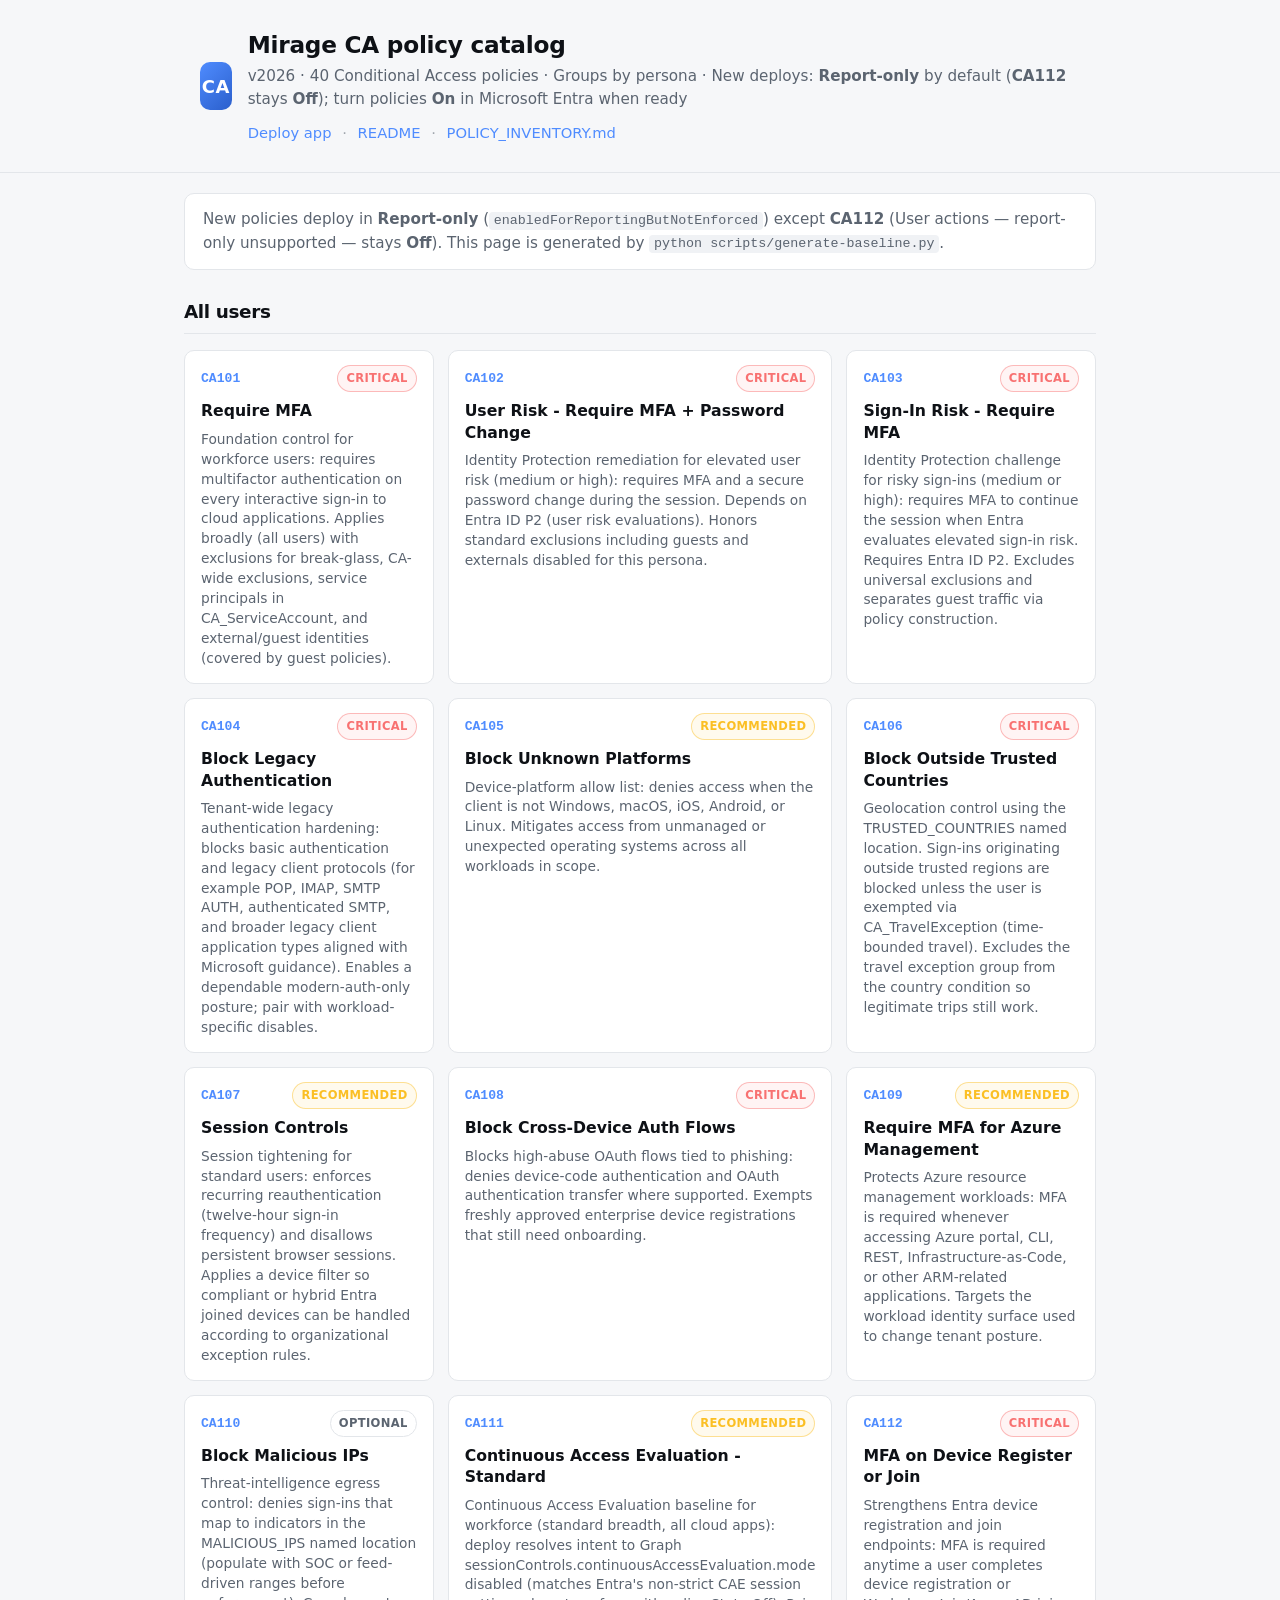
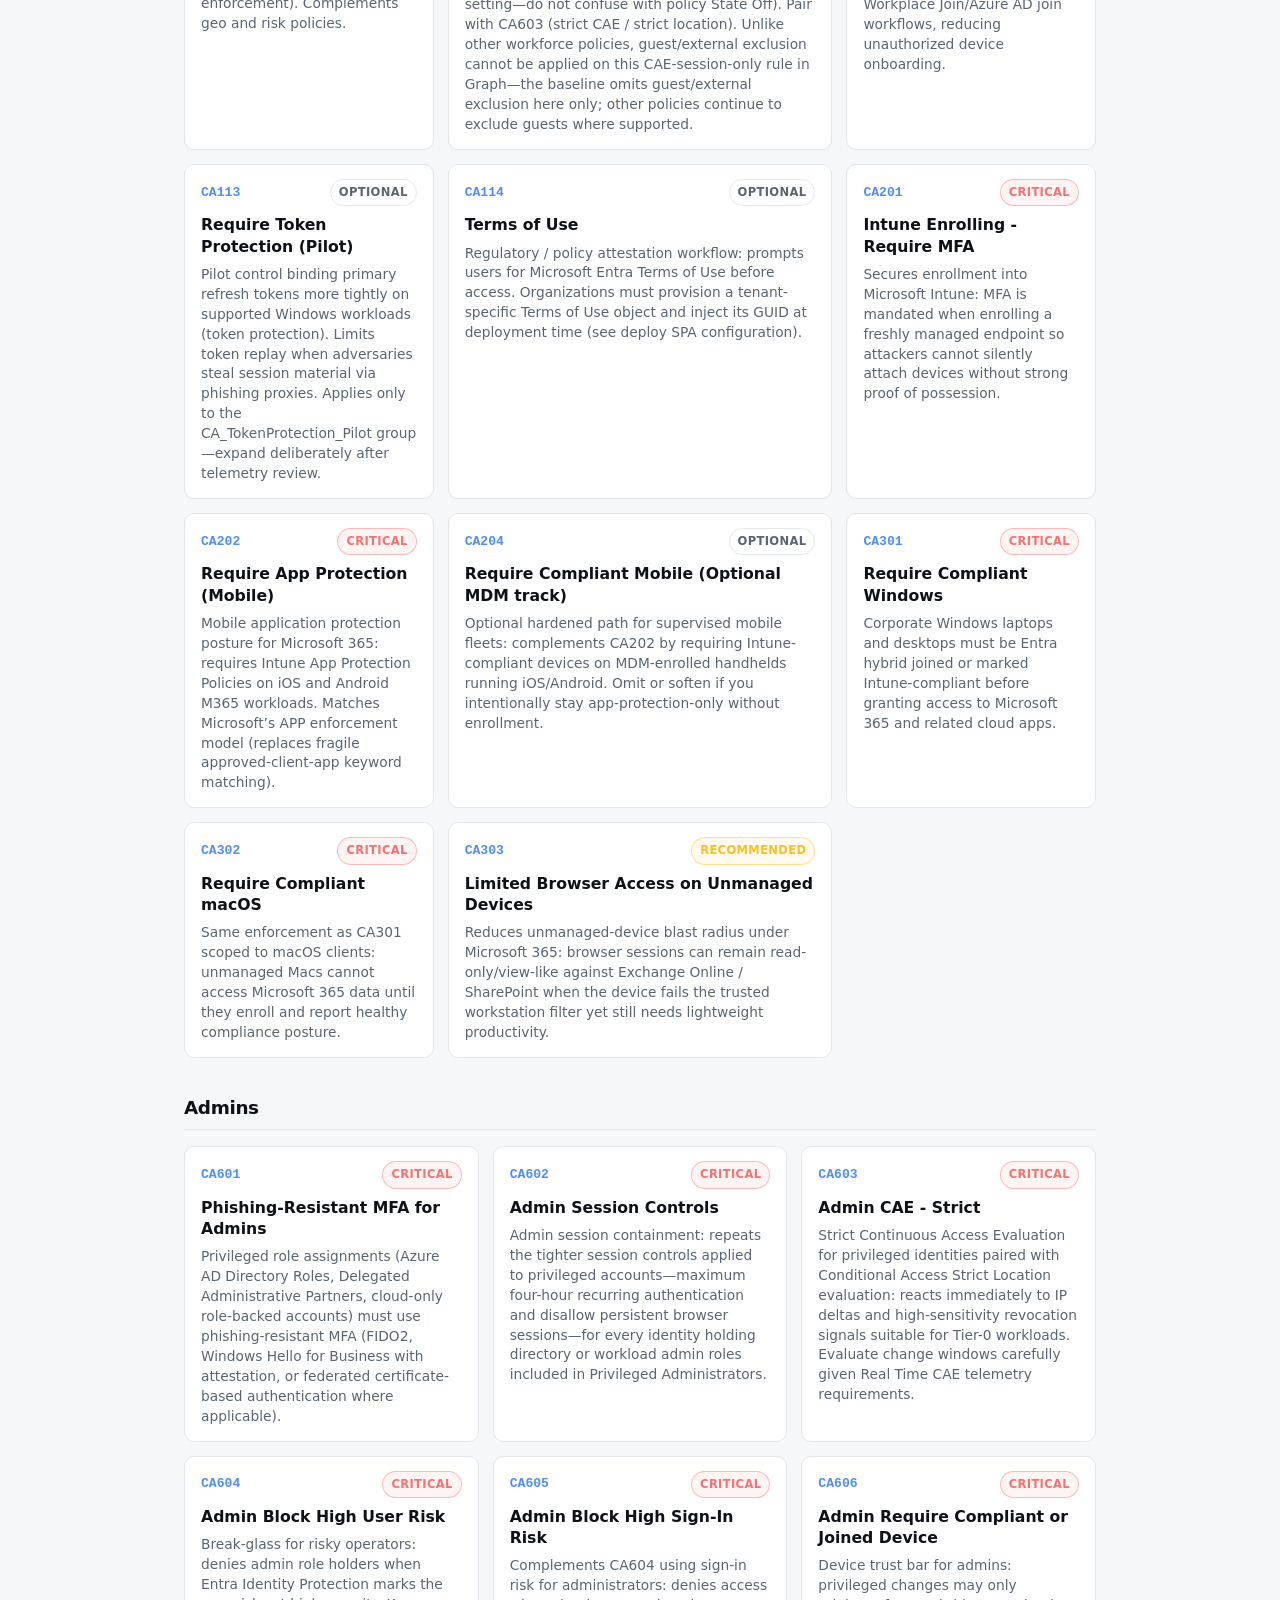
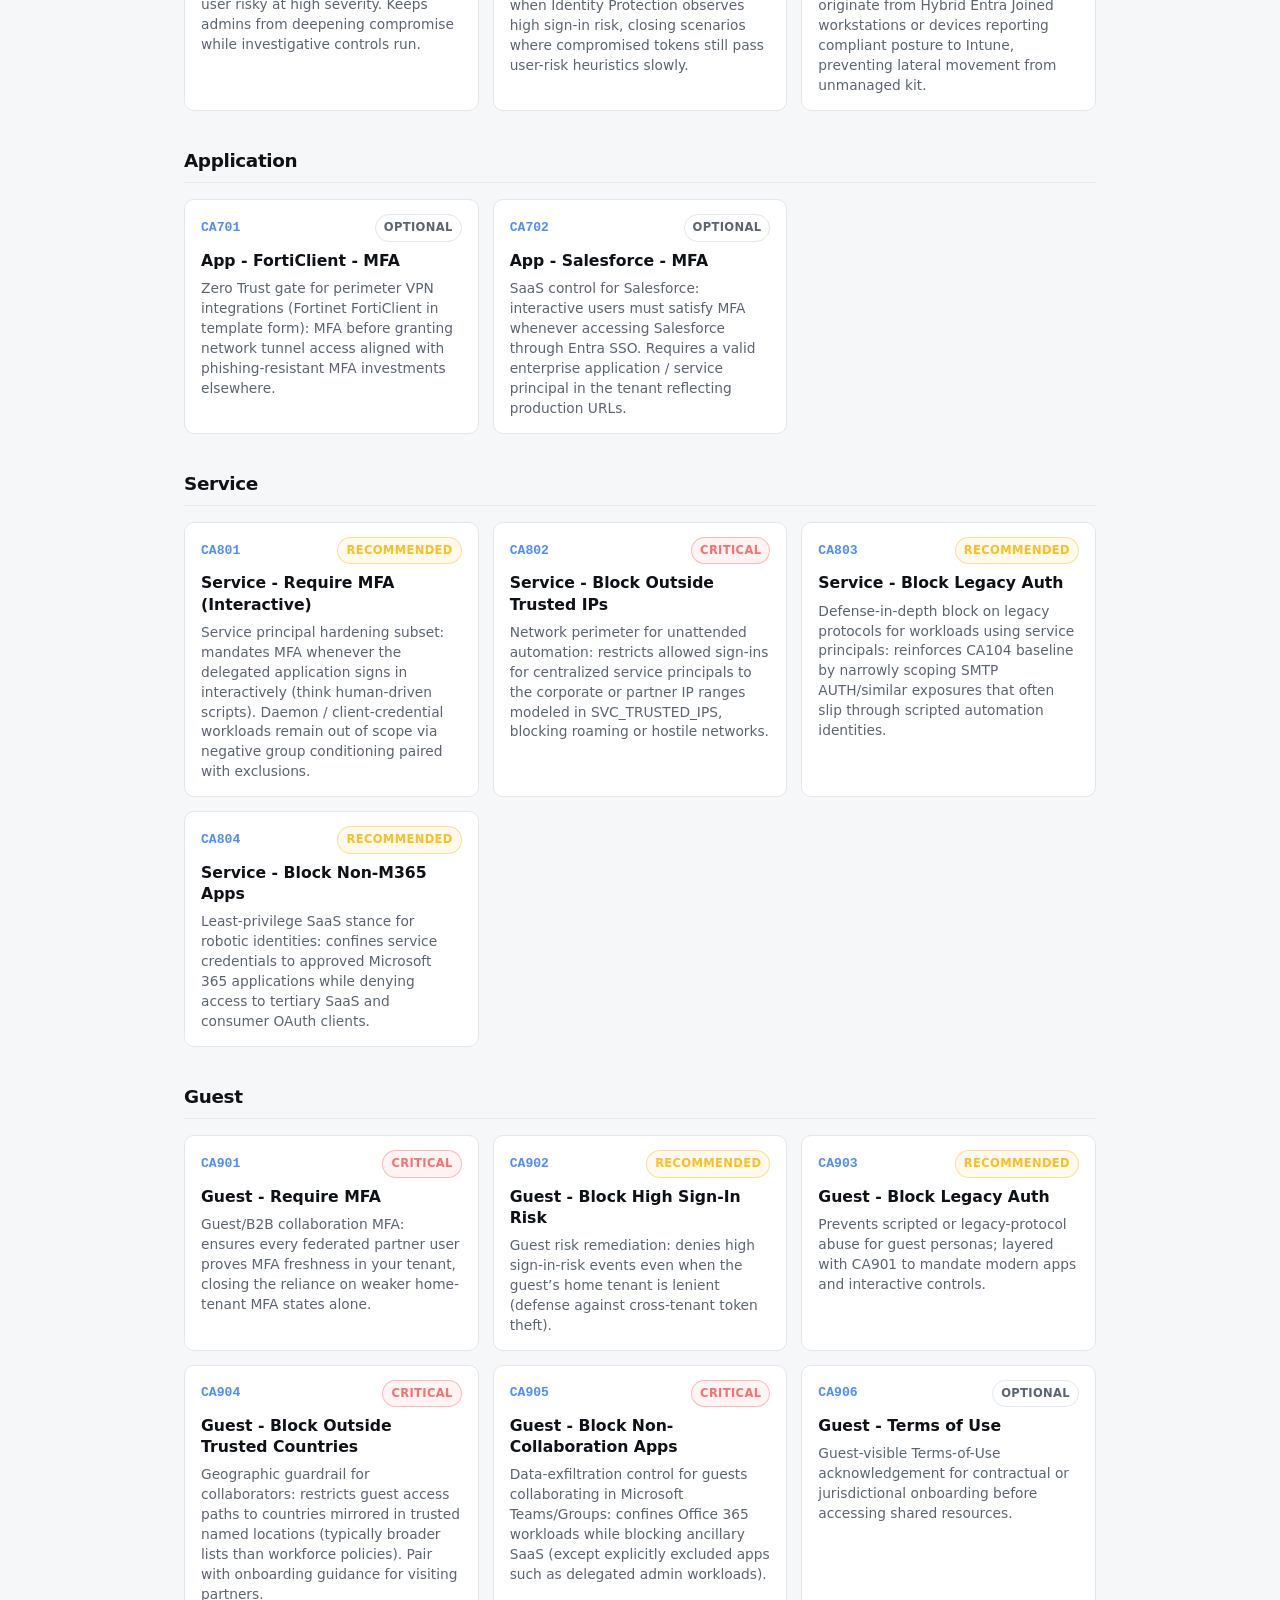
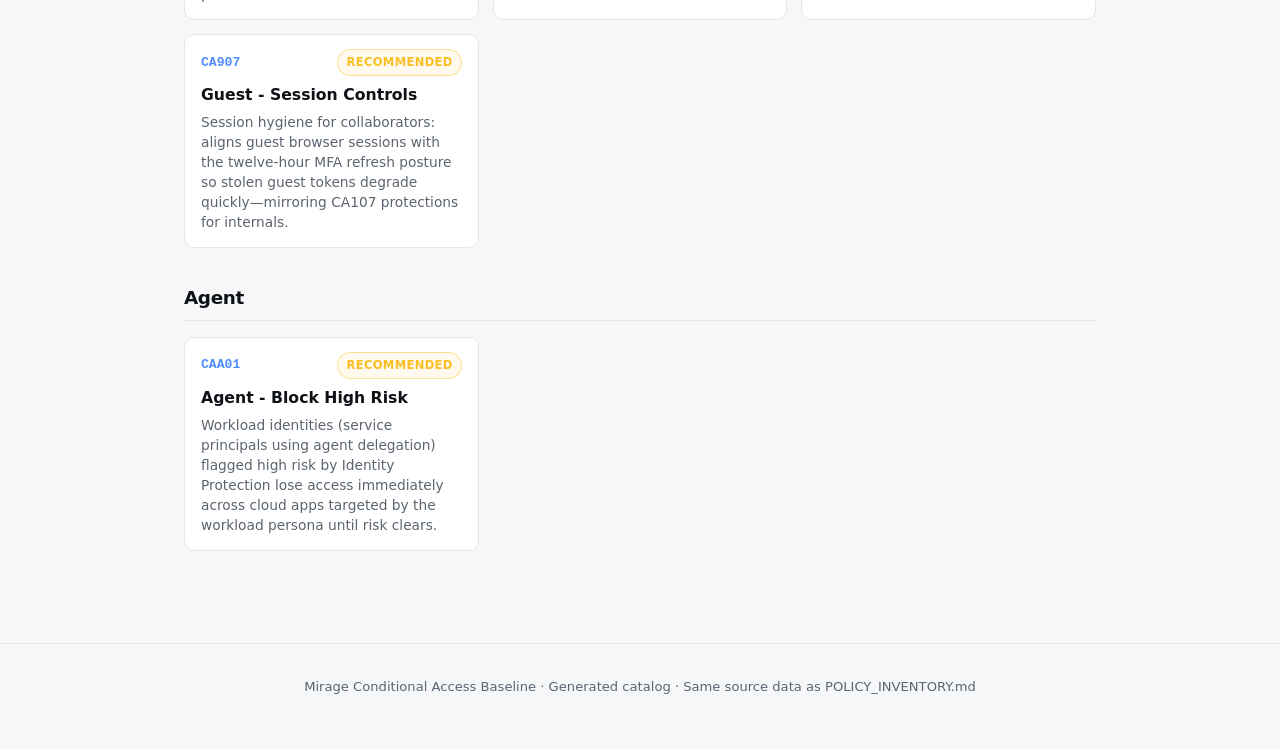
==== docs/inventory.html @ 92439c6c "docs: update README and release notes to reflect new default policy deployment state; remove depreca" ====
<!doctype html>
<html lang="en">
<head>
  <meta charset="utf-8" />
  <meta name="viewport" content="width=device-width, initial-scale=1" />
  <meta name="color-scheme" content="dark light" />
  <meta name="description" content="Mirage CA Baseline v2026 — full Conditional Access policy catalog with personas and criticality." />
  <title>Mirage CA policy catalog</title>
  <link rel="stylesheet" href="style.css" />
  <link rel="stylesheet" href="inventory.css" />
  <link rel="icon" href="data:image/svg+xml;utf8,&lt;svg xmlns='http://www.w3.org/2000/svg' viewBox='0 0 16 16'&gt;&lt;text y='14' font-size='14'&gt;CA&lt;/text&gt;&lt;/svg&gt;" />
</head>
<body>
  <a class="skip-link" href="#main-content">Skip to main content</a>
  <header class="masthead masthead--catalog">
    <div class="brand">
      <span class="logo" aria-hidden="true">CA</span>
      <div>
        <h1>Mirage CA policy catalog</h1>
        <p class="subtitle">v2026 · 40 Conditional Access policies · Groups by persona · New deploys: <strong>Report-only</strong> by default (<strong>CA112</strong> stays <strong>Off</strong>); turn policies <strong>On</strong> in Microsoft Entra when ready</p>
        <p class="catalog-nav">
          <a href="index.html">Deploy app</a>
          <span aria-hidden="true">·</span>
          <a href="https://github.com/Teuftis/ConditionalAccessBaseline-Hardened#policy-catalog">README</a>
          <span aria-hidden="true">·</span>
          <a href="https://github.com/Teuftis/ConditionalAccessBaseline-Hardened/blob/main/POLICY_INVENTORY.md">POLICY_INVENTORY.md</a>
        </p>
      </div>
    </div>
  </header>
  <main id="main-content" class="catalog-main">
    <p class="catalog-lede">New policies deploy in <strong>Report-only</strong> (<code>enabledForReportingButNotEnforced</code>) except <strong>CA112</strong> (User actions — report-only unsupported — stays <strong>Off</strong>).  This page is generated by <code>python scripts/generate-baseline.py</code>.</p>
    <section class="persona-block"><h2 class="persona-heading">All users</h2><div class="policy-grid">
<article class="policy-card" id="CA101">
  <div class="policy-card__head">
    <span class="policy-id">CA101</span>
    <span class="pill pill--critical">Critical</span>
  </div>
  <h3 class="policy-title">Require MFA</h3>
  <p class="policy-desc">Foundation control for workforce users: requires multifactor authentication on every interactive sign-in to cloud applications. Applies broadly (all users) with exclusions for break-glass, CA-wide exclusions, service principals in CA_ServiceAccount, and external/guest identities (covered by guest policies).</p>
</article>
<article class="policy-card" id="CA102">
  <div class="policy-card__head">
    <span class="policy-id">CA102</span>
    <span class="pill pill--critical">Critical</span>
  </div>
  <h3 class="policy-title">User Risk - Require MFA + Password Change</h3>
  <p class="policy-desc">Identity Protection remediation for elevated user risk (medium or high): requires MFA and a secure password change during the session. Depends on Entra ID P2 (user risk evaluations). Honors standard exclusions including guests and externals disabled for this persona.</p>
</article>
<article class="policy-card" id="CA103">
  <div class="policy-card__head">
    <span class="policy-id">CA103</span>
    <span class="pill pill--critical">Critical</span>
  </div>
  <h3 class="policy-title">Sign-In Risk - Require MFA</h3>
  <p class="policy-desc">Identity Protection challenge for risky sign-ins (medium or high): requires MFA to continue the session when Entra evaluates elevated sign-in risk. Requires Entra ID P2. Excludes universal exclusions and separates guest traffic via policy construction.</p>
</article>
<article class="policy-card" id="CA104">
  <div class="policy-card__head">
    <span class="policy-id">CA104</span>
    <span class="pill pill--critical">Critical</span>
  </div>
  <h3 class="policy-title">Block Legacy Authentication</h3>
  <p class="policy-desc">Tenant-wide legacy authentication hardening: blocks basic authentication and legacy client protocols (for example POP, IMAP, SMTP AUTH, authenticated SMTP, and broader legacy client application types aligned with Microsoft guidance). Enables a dependable modern-auth-only posture; pair with workload-specific disables.</p>
</article>
<article class="policy-card" id="CA105">
  <div class="policy-card__head">
    <span class="policy-id">CA105</span>
    <span class="pill pill--recommended">Recommended</span>
  </div>
  <h3 class="policy-title">Block Unknown Platforms</h3>
  <p class="policy-desc">Device-platform allow list: denies access when the client is not Windows, macOS, iOS, Android, or Linux. Mitigates access from unmanaged or unexpected operating systems across all workloads in scope.</p>
</article>
<article class="policy-card" id="CA106">
  <div class="policy-card__head">
    <span class="policy-id">CA106</span>
    <span class="pill pill--critical">Critical</span>
  </div>
  <h3 class="policy-title">Block Outside Trusted Countries</h3>
  <p class="policy-desc">Geolocation control using the TRUSTED_COUNTRIES named location. Sign-ins originating outside trusted regions are blocked unless the user is exempted via CA_TravelException (time-bounded travel). Excludes the travel exception group from the country condition so legitimate trips still work.</p>
</article>
<article class="policy-card" id="CA107">
  <div class="policy-card__head">
    <span class="policy-id">CA107</span>
    <span class="pill pill--recommended">Recommended</span>
  </div>
  <h3 class="policy-title">Session Controls</h3>
  <p class="policy-desc">Session tightening for standard users: enforces recurring reauthentication (twelve-hour sign-in frequency) and disallows persistent browser sessions. Applies a device filter so compliant or hybrid Entra joined devices can be handled according to organizational exception rules.</p>
</article>
<article class="policy-card" id="CA108">
  <div class="policy-card__head">
    <span class="policy-id">CA108</span>
    <span class="pill pill--critical">Critical</span>
  </div>
  <h3 class="policy-title">Block Cross-Device Auth Flows</h3>
  <p class="policy-desc">Blocks high-abuse OAuth flows tied to phishing: denies device-code authentication and OAuth authentication transfer where supported. Exempts freshly approved enterprise device registrations that still need onboarding.</p>
</article>
<article class="policy-card" id="CA109">
  <div class="policy-card__head">
    <span class="policy-id">CA109</span>
    <span class="pill pill--recommended">Recommended</span>
  </div>
  <h3 class="policy-title">Require MFA for Azure Management</h3>
  <p class="policy-desc">Protects Azure resource management workloads: MFA is required whenever accessing Azure portal, CLI, REST, Infrastructure-as-Code, or other ARM-related applications. Targets the workload identity surface used to change tenant posture.</p>
</article>
<article class="policy-card" id="CA110">
  <div class="policy-card__head">
    <span class="policy-id">CA110</span>
    <span class="pill pill--optional">Optional</span>
  </div>
  <h3 class="policy-title">Block Malicious IPs</h3>
  <p class="policy-desc">Threat-intelligence egress control: denies sign-ins that map to indicators in the MALICIOUS_IPS named location (populate with SOC or feed-driven ranges before enforcement). Complements geo and risk policies.</p>
</article>
<article class="policy-card" id="CA111">
  <div class="policy-card__head">
    <span class="policy-id">CA111</span>
    <span class="pill pill--recommended">Recommended</span>
  </div>
  <h3 class="policy-title">Continuous Access Evaluation - Standard</h3>
  <p class="policy-desc">Continuous Access Evaluation baseline for workforce (standard breadth, all cloud apps): deploy resolves intent to Graph sessionControls.continuousAccessEvaluation.mode disabled (matches Entra&#x27;s non-strict CAE session setting—do not confuse with policy State Off). Pair with CA603 (strict CAE / strict location). Unlike other workforce policies, guest/external exclusion cannot be applied on this CAE-session-only rule in Graph—the baseline omits guest/external exclusion here only; other policies continue to exclude guests where supported.</p>
</article>
<article class="policy-card" id="CA112">
  <div class="policy-card__head">
    <span class="policy-id">CA112</span>
    <span class="pill pill--critical">Critical</span>
  </div>
  <h3 class="policy-title">MFA on Device Register or Join</h3>
  <p class="policy-desc">Strengthens Entra device registration and join endpoints: MFA is required anytime a user completes device registration or Workplace Join/Azure AD join workflows, reducing unauthorized device onboarding.</p>
</article>
<article class="policy-card" id="CA113">
  <div class="policy-card__head">
    <span class="policy-id">CA113</span>
    <span class="pill pill--optional">Optional</span>
  </div>
  <h3 class="policy-title">Require Token Protection (Pilot)</h3>
  <p class="policy-desc">Pilot control binding primary refresh tokens more tightly on supported Windows workloads (token protection). Limits token replay when adversaries steal session material via phishing proxies. Applies only to the CA_TokenProtection_Pilot group—expand deliberately after telemetry review.</p>
</article>
<article class="policy-card" id="CA114">
  <div class="policy-card__head">
    <span class="policy-id">CA114</span>
    <span class="pill pill--optional">Optional</span>
  </div>
  <h3 class="policy-title">Terms of Use</h3>
  <p class="policy-desc">Regulatory / policy attestation workflow: prompts users for Microsoft Entra Terms of Use before access. Organizations must provision a tenant-specific Terms of Use object and inject its GUID at deployment time (see deploy SPA configuration).</p>
</article>
<article class="policy-card" id="CA201">
  <div class="policy-card__head">
    <span class="policy-id">CA201</span>
    <span class="pill pill--critical">Critical</span>
  </div>
  <h3 class="policy-title">Intune Enrolling - Require MFA</h3>
  <p class="policy-desc">Secures enrollment into Microsoft Intune: MFA is mandated when enrolling a freshly managed endpoint so attackers cannot silently attach devices without strong proof of possession.</p>
</article>
<article class="policy-card" id="CA202">
  <div class="policy-card__head">
    <span class="policy-id">CA202</span>
    <span class="pill pill--critical">Critical</span>
  </div>
  <h3 class="policy-title">Require App Protection (Mobile)</h3>
  <p class="policy-desc">Mobile application protection posture for Microsoft 365: requires Intune App Protection Policies on iOS and Android M365 workloads. Matches Microsoft’s APP enforcement model (replaces fragile approved-client-app keyword matching).</p>
</article>
<article class="policy-card" id="CA204">
  <div class="policy-card__head">
    <span class="policy-id">CA204</span>
    <span class="pill pill--optional">Optional</span>
  </div>
  <h3 class="policy-title">Require Compliant Mobile (Optional MDM track)</h3>
  <p class="policy-desc">Optional hardened path for supervised mobile fleets: complements CA202 by requiring Intune-compliant devices on MDM-enrolled handhelds running iOS/Android. Omit or soften if you intentionally stay app-protection-only without enrollment.</p>
</article>
<article class="policy-card" id="CA301">
  <div class="policy-card__head">
    <span class="policy-id">CA301</span>
    <span class="pill pill--critical">Critical</span>
  </div>
  <h3 class="policy-title">Require Compliant Windows</h3>
  <p class="policy-desc">Corporate Windows laptops and desktops must be Entra hybrid joined or marked Intune-compliant before granting access to Microsoft 365 and related cloud apps.</p>
</article>
<article class="policy-card" id="CA302">
  <div class="policy-card__head">
    <span class="policy-id">CA302</span>
    <span class="pill pill--critical">Critical</span>
  </div>
  <h3 class="policy-title">Require Compliant macOS</h3>
  <p class="policy-desc">Same enforcement as CA301 scoped to macOS clients: unmanaged Macs cannot access Microsoft 365 data until they enroll and report healthy compliance posture.</p>
</article>
<article class="policy-card" id="CA303">
  <div class="policy-card__head">
    <span class="policy-id">CA303</span>
    <span class="pill pill--recommended">Recommended</span>
  </div>
  <h3 class="policy-title">Limited Browser Access on Unmanaged Devices</h3>
  <p class="policy-desc">Reduces unmanaged-device blast radius under Microsoft 365: browser sessions can remain read-only/view-like against Exchange Online / SharePoint when the device fails the trusted workstation filter yet still needs lightweight productivity.</p>
</article>
</div></section>
<section class="persona-block"><h2 class="persona-heading">Admins</h2><div class="policy-grid">
<article class="policy-card" id="CA601">
  <div class="policy-card__head">
    <span class="policy-id">CA601</span>
    <span class="pill pill--critical">Critical</span>
  </div>
  <h3 class="policy-title">Phishing-Resistant MFA for Admins</h3>
  <p class="policy-desc">Privileged role assignments (Azure AD Directory Roles, Delegated Administrative Partners, cloud-only role-backed accounts) must use phishing-resistant MFA (FIDO2, Windows Hello for Business with attestation, or federated certificate-based authentication where applicable).</p>
</article>
<article class="policy-card" id="CA602">
  <div class="policy-card__head">
    <span class="policy-id">CA602</span>
    <span class="pill pill--critical">Critical</span>
  </div>
  <h3 class="policy-title">Admin Session Controls</h3>
  <p class="policy-desc">Admin session containment: repeats the tighter session controls applied to privileged accounts—maximum four-hour recurring authentication and disallow persistent browser sessions—for every identity holding directory or workload admin roles included in Privileged Administrators.</p>
</article>
<article class="policy-card" id="CA603">
  <div class="policy-card__head">
    <span class="policy-id">CA603</span>
    <span class="pill pill--critical">Critical</span>
  </div>
  <h3 class="policy-title">Admin CAE - Strict</h3>
  <p class="policy-desc">Strict Continuous Access Evaluation for privileged identities paired with Conditional Access Strict Location evaluation: reacts immediately to IP deltas and high-sensitivity revocation signals suitable for Tier-0 workloads. Evaluate change windows carefully given Real Time CAE telemetry requirements.</p>
</article>
<article class="policy-card" id="CA604">
  <div class="policy-card__head">
    <span class="policy-id">CA604</span>
    <span class="pill pill--critical">Critical</span>
  </div>
  <h3 class="policy-title">Admin Block High User Risk</h3>
  <p class="policy-desc">Break-glass for risky operators: denies admin role holders when Entra Identity Protection marks the user risky at high severity. Keeps admins from deepening compromise while investigative controls run.</p>
</article>
<article class="policy-card" id="CA605">
  <div class="policy-card__head">
    <span class="policy-id">CA605</span>
    <span class="pill pill--critical">Critical</span>
  </div>
  <h3 class="policy-title">Admin Block High Sign-In Risk</h3>
  <p class="policy-desc">Complements CA604 using sign-in risk for administrators: denies access when Identity Protection observes high sign-in risk, closing scenarios where compromised tokens still pass user-risk heuristics slowly.</p>
</article>
<article class="policy-card" id="CA606">
  <div class="policy-card__head">
    <span class="policy-id">CA606</span>
    <span class="pill pill--critical">Critical</span>
  </div>
  <h3 class="policy-title">Admin Require Compliant or Joined Device</h3>
  <p class="policy-desc">Device trust bar for admins: privileged changes may only originate from Hybrid Entra Joined workstations or devices reporting compliant posture to Intune, preventing lateral movement from unmanaged kit.</p>
</article>
</div></section>
<section class="persona-block"><h2 class="persona-heading">Application</h2><div class="policy-grid">
<article class="policy-card" id="CA701">
  <div class="policy-card__head">
    <span class="policy-id">CA701</span>
    <span class="pill pill--optional">Optional</span>
  </div>
  <h3 class="policy-title">App - FortiClient - MFA</h3>
  <p class="policy-desc">Zero Trust gate for perimeter VPN integrations (Fortinet FortiClient in template form): MFA before granting network tunnel access aligned with phishing-resistant MFA investments elsewhere.</p>
</article>
<article class="policy-card" id="CA702">
  <div class="policy-card__head">
    <span class="policy-id">CA702</span>
    <span class="pill pill--optional">Optional</span>
  </div>
  <h3 class="policy-title">App - Salesforce - MFA</h3>
  <p class="policy-desc">SaaS control for Salesforce: interactive users must satisfy MFA whenever accessing Salesforce through Entra  SSO. Requires a valid enterprise application / service principal in the tenant reflecting production URLs.</p>
</article>
</div></section>
<section class="persona-block"><h2 class="persona-heading">Service</h2><div class="policy-grid">
<article class="policy-card" id="CA801">
  <div class="policy-card__head">
    <span class="policy-id">CA801</span>
    <span class="pill pill--recommended">Recommended</span>
  </div>
  <h3 class="policy-title">Service - Require MFA (Interactive)</h3>
  <p class="policy-desc">Service principal hardening subset: mandates MFA whenever the delegated application signs in interactively (think human-driven scripts). Daemon / client-credential workloads remain out of scope via negative group conditioning paired with exclusions.</p>
</article>
<article class="policy-card" id="CA802">
  <div class="policy-card__head">
    <span class="policy-id">CA802</span>
    <span class="pill pill--critical">Critical</span>
  </div>
  <h3 class="policy-title">Service - Block Outside Trusted IPs</h3>
  <p class="policy-desc">Network perimeter for unattended automation: restricts allowed sign-ins for centralized service principals to the corporate or partner IP ranges modeled in SVC_TRUSTED_IPS, blocking roaming or hostile networks.</p>
</article>
<article class="policy-card" id="CA803">
  <div class="policy-card__head">
    <span class="policy-id">CA803</span>
    <span class="pill pill--recommended">Recommended</span>
  </div>
  <h3 class="policy-title">Service - Block Legacy Auth</h3>
  <p class="policy-desc">Defense-in-depth block on legacy protocols for workloads using service principals: reinforces CA104 baseline by narrowly scoping SMTP AUTH/similar exposures that often slip through scripted automation identities.</p>
</article>
<article class="policy-card" id="CA804">
  <div class="policy-card__head">
    <span class="policy-id">CA804</span>
    <span class="pill pill--recommended">Recommended</span>
  </div>
  <h3 class="policy-title">Service - Block Non-M365 Apps</h3>
  <p class="policy-desc">Least-privilege SaaS stance for robotic identities: confines service credentials to approved Microsoft 365 applications while denying access to tertiary SaaS and consumer OAuth clients.</p>
</article>
</div></section>
<section class="persona-block"><h2 class="persona-heading">Guest</h2><div class="policy-grid">
<article class="policy-card" id="CA901">
  <div class="policy-card__head">
    <span class="policy-id">CA901</span>
    <span class="pill pill--critical">Critical</span>
  </div>
  <h3 class="policy-title">Guest - Require MFA</h3>
  <p class="policy-desc">Guest/B2B collaboration MFA: ensures every federated partner user proves MFA freshness in your tenant, closing the reliance on weaker home-tenant MFA states alone.</p>
</article>
<article class="policy-card" id="CA902">
  <div class="policy-card__head">
    <span class="policy-id">CA902</span>
    <span class="pill pill--recommended">Recommended</span>
  </div>
  <h3 class="policy-title">Guest - Block High Sign-In Risk</h3>
  <p class="policy-desc">Guest risk remediation: denies high sign-in-risk events even when the guest’s home tenant is lenient (defense against cross-tenant token theft).</p>
</article>
<article class="policy-card" id="CA903">
  <div class="policy-card__head">
    <span class="policy-id">CA903</span>
    <span class="pill pill--recommended">Recommended</span>
  </div>
  <h3 class="policy-title">Guest - Block Legacy Auth</h3>
  <p class="policy-desc">Prevents scripted or legacy-protocol abuse for guest personas; layered with CA901 to mandate modern apps and interactive controls.</p>
</article>
<article class="policy-card" id="CA904">
  <div class="policy-card__head">
    <span class="policy-id">CA904</span>
    <span class="pill pill--critical">Critical</span>
  </div>
  <h3 class="policy-title">Guest - Block Outside Trusted Countries</h3>
  <p class="policy-desc">Geographic guardrail for collaborators: restricts guest access paths to countries mirrored in trusted named locations (typically broader lists than workforce policies). Pair with onboarding guidance for visiting partners.</p>
</article>
<article class="policy-card" id="CA905">
  <div class="policy-card__head">
    <span class="policy-id">CA905</span>
    <span class="pill pill--critical">Critical</span>
  </div>
  <h3 class="policy-title">Guest - Block Non-Collaboration Apps</h3>
  <p class="policy-desc">Data-exfiltration control for guests collaborating in Microsoft Teams/Groups: confines Office 365 workloads while blocking ancillary SaaS (except explicitly excluded apps such as delegated admin workloads).</p>
</article>
<article class="policy-card" id="CA906">
  <div class="policy-card__head">
    <span class="policy-id">CA906</span>
    <span class="pill pill--optional">Optional</span>
  </div>
  <h3 class="policy-title">Guest - Terms of Use</h3>
  <p class="policy-desc">Guest-visible Terms-of-Use acknowledgement for contractual or jurisdictional onboarding before accessing shared resources.</p>
</article>
<article class="policy-card" id="CA907">
  <div class="policy-card__head">
    <span class="policy-id">CA907</span>
    <span class="pill pill--recommended">Recommended</span>
  </div>
  <h3 class="policy-title">Guest - Session Controls</h3>
  <p class="policy-desc">Session hygiene for collaborators: aligns guest browser sessions with the twelve-hour MFA refresh posture so stolen guest tokens degrade quickly—mirroring CA107 protections for internals.</p>
</article>
</div></section>
<section class="persona-block"><h2 class="persona-heading">Agent</h2><div class="policy-grid">
<article class="policy-card" id="CAA01">
  <div class="policy-card__head">
    <span class="policy-id">CAA01</span>
    <span class="pill pill--recommended">Recommended</span>
  </div>
  <h3 class="policy-title">Agent - Block High Risk</h3>
  <p class="policy-desc">Workload identities (service principals using agent delegation) flagged high risk by Identity Protection lose access immediately across cloud apps targeted by the workload persona until risk clears.</p>
</article>
</div></section>
  </main>
  <footer class="catalog-footer">
    <p>Mirage Conditional Access Baseline · Generated catalog · Same source data as POLICY_INVENTORY.md</p>
  </footer>
</body>
</html>
---- docs/style.css ----
:root {
  color-scheme: dark light;
  --bg: #0b0d10;
  --panel: #14181d;
  --panel-border: #232a32;
  --text: #e7ecf1;
  --muted: #97a2ad;
  --accent: #4f8cff;
  --accent-hover: #6ea2ff;
  --ok: #4ade80;
  --warn: #fbbf24;
  --error: #f87171;
  --code-bg: #0f141a;
  --radius: 10px;
  --font: ui-sans-serif, system-ui, -apple-system, "Segoe UI", Roboto, sans-serif;
  --mono: ui-monospace, SFMono-Regular, Menlo, Consolas, monospace;
}

@media (prefers-color-scheme: light) {
  :root {
    --bg: #f6f7f9;
    --panel: #ffffff;
    --panel-border: #e3e6ea;
    --text: #0e1116;
    --muted: #5b6470;
    --code-bg: #f0f2f5;
  }
}

* { box-sizing: border-box; }

html, body {
  margin: 0;
  padding: 0;
  background: var(--bg);
  color: var(--text);
  font-family: var(--font);
  line-height: 1.5;
}

a { color: var(--accent); text-decoration: none; }
a:hover { color: var(--accent-hover); text-decoration: underline; }

.skip-link {
  position: absolute;
  left: -9999px;
  z-index: 100;
  padding: 12px 16px;
  background: var(--panel);
  border: 1px solid var(--accent);
  border-radius: var(--radius);
  color: var(--text);
  font-weight: 600;
  font-size: 0.95rem;
}

.skip-link:focus,
.skip-link:focus-visible {
  left: 16px;
  top: 16px;
  outline: none;
}

a:focus-visible,
button:focus-visible,
input:focus-visible {
  outline: 2px solid var(--accent);
  outline-offset: 2px;
}

button:focus:not(:focus-visible) {
  outline: none;
}

code {
  font-family: var(--mono);
  font-size: 0.92em;
  background: var(--code-bg);
  padding: 0.1em 0.35em;
  border-radius: 4px;
}

main {
  max-width: 880px;
  margin: 0 auto;
  padding: 0 24px 64px;
}

main > section.panel {
  margin-bottom: 28px;
}

main > section.panel[id^="step-"],
main > section.panel#policy-catalog {
  scroll-margin-top: 72px;
}

.policy-table-wrap {
  margin-top: 12px;
  border: 1px solid var(--panel-border);
  border-radius: 8px;
  overflow-x: auto;
  -webkit-overflow-scrolling: touch;
}

.policy-table {
  width: 100%;
  border-collapse: collapse;
  font-size: 0.92rem;
}

.policy-table thead th {
  text-align: left;
  background: var(--code-bg);
  color: var(--muted);
  font-weight: 600;
  font-size: 0.78rem;
  letter-spacing: 0.04em;
  text-transform: uppercase;
  padding: 8px 12px;
  border-bottom: 1px solid var(--panel-border);
  position: sticky;
  top: 0;
}

.policy-table tbody th,
.policy-table tbody td {
  padding: 7px 12px;
  border-bottom: 1px solid var(--panel-border);
  vertical-align: top;
  text-align: left;
}

.policy-table tbody tr:last-child th,
.policy-table tbody tr:last-child td {
  border-bottom: none;
}

.policy-table tbody tr:nth-child(odd) {
  background: rgba(127, 127, 127, 0.04);
}

.policy-table tbody th {
  font-weight: 600;
  font-family: var(--mono);
  font-size: 0.85rem;
  white-space: nowrap;
}

.policy-pill {
  display: inline-block;
  padding: 1px 8px;
  border-radius: 999px;
  font-size: 0.78rem;
  font-weight: 600;
  border: 1px solid var(--panel-border);
  color: var(--muted);
  white-space: nowrap;
}

.policy-pill--critical {
  border-color: rgba(248, 113, 113, 0.5);
  color: var(--error);
  background: rgba(248, 113, 113, 0.08);
}

.policy-pill--recommended {
  border-color: rgba(79, 140, 255, 0.5);
  color: var(--accent);
  background: rgba(79, 140, 255, 0.08);
}

.policy-pill--optional {
  border-color: rgba(151, 162, 173, 0.5);
  color: var(--muted);
  background: rgba(151, 162, 173, 0.08);
}

.step-rail {
  display: flex;
  gap: 6px;
  margin: 0 0 22px;
  padding: 6px;
  background: var(--panel);
  border: 1px solid var(--panel-border);
  border-radius: var(--radius);
  overflow-x: auto;
  -webkit-overflow-scrolling: touch;
}

.step-rail a {
  flex: 1 1 0;
  display: inline-flex;
  align-items: center;
  justify-content: center;
  gap: 8px;
  min-height: 36px;
  padding: 6px 12px;
  border-radius: 8px;
  color: var(--muted);
  text-decoration: none;
  white-space: nowrap;
  transition: background 0.15s, color 0.15s;
}

.step-rail a:hover,
.step-rail a:focus-visible {
  color: var(--text);
  background: rgba(79, 140, 255, 0.1);
  text-decoration: none;
}

.step-rail .num {
  display: inline-flex;
  align-items: center;
  justify-content: center;
  width: 22px;
  height: 22px;
  border-radius: 50%;
  background: rgba(79, 140, 255, 0.18);
  color: var(--accent);
  font-weight: 700;
  font-size: 0.78rem;
}

.step-rail .lbl {
  font-size: 0.92rem;
  font-weight: 500;
}

@media (max-width: 720px) {
  .step-rail {
    position: sticky;
    top: 0;
    z-index: 10;
    background: var(--panel);
    box-shadow: 0 6px 12px -8px rgba(0, 0, 0, 0.45);
  }
}

@media (prefers-reduced-motion: reduce) {
  .step-rail a {
    transition: none;
  }
}

.section-intro {
  margin: 0 0 12px;
  color: var(--muted);
  font-size: 0.95rem;
}

.panel.after-deploy {
  border-color: rgba(79, 140, 255, 0.35);
}

.bullets.compact li {
  margin: 6px 0;
}

.masthead {
  border-bottom: 1px solid var(--panel-border);
  padding: 28px 24px;
  margin-bottom: 28px;
}

.brand {
  display: flex;
  gap: 16px;
  align-items: center;
  max-width: 880px;
  margin: 0 auto;
}

.logo {
  display: inline-flex;
  align-items: center;
  justify-content: center;
  width: 48px;
  height: 48px;
  border-radius: var(--radius);
  background: linear-gradient(135deg, var(--accent), #2b5fcc);
  color: white;
  font-weight: 700;
  font-size: 18px;
  letter-spacing: 0.5px;
}

h1 {
  margin: 0;
  font-size: 1.45rem;
  letter-spacing: -0.01em;
}

.subtitle {
  margin: 2px 0 0;
  color: var(--muted);
  font-size: 0.95rem;
}

.masthead .catalog-nav {
  margin: 12px 0 0;
  font-size: 0.92rem;
  color: var(--muted);
}

.masthead .catalog-nav span[aria-hidden="true"] {
  margin: 0 6px;
  opacity: 0.55;
}

h2 {
  margin: 0 0 14px;
  font-size: 1.05rem;
  letter-spacing: -0.005em;
}

.panel {
  background: var(--panel);
  border: 1px solid var(--panel-border);
  border-radius: var(--radius);
  padding: 18px 20px;
  margin-bottom: 18px;
}

.panel.small p, .panel.small li { font-size: 0.92rem; }

.bullets {
  margin: 8px 0 0;
  padding-left: 20px;
}

.bullets li { margin: 4px 0; }

.actions {
  display: flex;
  flex-wrap: wrap;
  gap: 10px;
  align-items: center;
  margin-top: 8px;
}

button {
  appearance: none;
  border: 1px solid var(--panel-border);
  background: var(--panel);
  color: var(--text);
  border-radius: var(--radius);
  min-height: 44px;
  padding: 10px 18px;
  font-size: 0.95rem;
  font-family: var(--font);
  cursor: pointer;
  transition: background 0.15s, border-color 0.15s, transform 0.05s;
}

button:hover:not(:disabled) {
  border-color: var(--accent);
}

button:active:not(:disabled) {
  transform: translateY(1px);
}

button:disabled {
  opacity: 0.45;
  cursor: not-allowed;
}

button.primary {
  background: var(--accent);
  border-color: var(--accent);
  color: white;
  font-weight: 600;
}

button.primary:hover:not(:disabled) {
  background: var(--accent-hover);
  border-color: var(--accent-hover);
}

.dry-run {
  display: inline-flex;
  align-items: center;
  gap: 6px;
  color: var(--muted);
  font-size: 0.92rem;
  user-select: none;
}

.meta { color: var(--muted); font-size: 0.88rem; margin-top: 10px; }

.status {
  margin: 12px 0 4px;
  padding: 8px 12px;
  border-radius: 6px;
  font-size: 0.92rem;
  background: rgba(255,255,255,0.03);
  border: 1px solid var(--panel-border);
}

.status[data-kind="ok"]    { color: var(--ok);    border-color: rgba(74,222,128,0.35); }
.status[data-kind="warn"]  { color: var(--warn);  border-color: rgba(251,191,36,0.35); }
.status[data-kind="error"] { color: var(--error); border-color: rgba(248,113,113,0.45); }

.summary {
  font-family: var(--mono);
  font-size: 0.88rem;
  color: var(--muted);
  margin: 6px 0 0;
}

.log {
  background: var(--code-bg);
  border: 1px solid var(--panel-border);
  border-radius: 8px;
  padding: 12px;
  min-height: 280px;
  height: 320px;
  resize: vertical;
  overflow: auto;
  font-family: var(--mono);
  font-size: 0.85rem;
  line-height: 1.5;
  white-space: pre-wrap;
}

.log-line { padding: 1px 0; }
.log-info  { color: var(--muted); }
.log-ok    { color: var(--ok); }
.log-warn  { color: var(--warn); }
.log-error { color: var(--error); }

footer {
  border-top: 1px solid var(--panel-border);
  padding: 18px 24px 32px;
  color: var(--muted);
  font-size: 0.85rem;
  text-align: center;
}

footer a:focus-visible {
  outline-offset: 4px;
}

@media (prefers-reduced-motion: reduce) {
  button {
    transition: none;
  }

  button:active:not(:disabled) {
    transform: none;
  }
}
---- docs/inventory.css ----
/* Mirage CA policy catalog — pairs with style.css */

.masthead--catalog {
  margin-bottom: 20px;
}

.catalog-nav {
  margin: 12px 0 0;
  font-size: 0.92rem;
  color: var(--muted);
}

.catalog-nav span[aria-hidden="true"] {
  margin: 0 6px;
  opacity: 0.55;
}

.catalog-main {
  max-width: 960px;
  margin: 0 auto;
  padding: 0 24px 56px;
}

.catalog-lede {
  margin: 0 0 28px;
  padding: 14px 18px;
  background: var(--panel);
  border: 1px solid var(--panel-border);
  border-radius: var(--radius);
  font-size: 0.95rem;
  color: var(--muted);
}

.catalog-lede code {
  font-size: 0.88em;
}

.persona-block {
  margin-bottom: 36px;
}

.persona-heading {
  margin: 0 0 16px;
  font-size: 1.15rem;
  letter-spacing: -0.02em;
  padding-bottom: 8px;
  border-bottom: 1px solid var(--panel-border);
}

.policy-grid {
  display: grid;
  gap: 14px;
  grid-template-columns: 1fr;
}

@media (min-width: 640px) {
  .policy-grid {
    grid-template-columns: repeat(2, 1fr);
  }
}

@media (min-width: 1024px) {
  .policy-grid {
    grid-template-columns: repeat(3, 1fr);
  }
}

.policy-card {
  background: var(--panel);
  border: 1px solid var(--panel-border);
  border-radius: var(--radius);
  padding: 14px 16px;
  display: flex;
  flex-direction: column;
  gap: 8px;
  min-height: 100%;
  transition: border-color 0.15s ease;
}

.policy-card:hover {
  border-color: rgba(79, 140, 255, 0.45);
}

.policy-card__head {
  display: flex;
  flex-wrap: wrap;
  align-items: center;
  justify-content: space-between;
  gap: 8px;
}

.policy-id {
  font-family: var(--mono);
  font-size: 0.82rem;
  font-weight: 600;
  color: var(--accent);
}

.policy-title {
  margin: 0;
  font-size: 0.98rem;
  font-weight: 600;
  line-height: 1.35;
}

.policy-desc {
  margin: 0;
  font-size: 0.86rem;
  color: var(--muted);
  line-height: 1.45;
}

.pill {
  display: inline-block;
  font-size: 0.72rem;
  font-weight: 600;
  letter-spacing: 0.03em;
  text-transform: uppercase;
  padding: 4px 8px;
  border-radius: 999px;
  border: 1px solid var(--panel-border);
}

.pill--critical {
  color: var(--error);
  border-color: rgba(248, 113, 113, 0.45);
  background: rgba(248, 113, 113, 0.08);
}

.pill--recommended {
  color: var(--warn);
  border-color: rgba(251, 191, 36, 0.45);
  background: rgba(251, 191, 36, 0.08);
}

.pill--optional {
  color: var(--muted);
  border-color: var(--panel-border);
  background: rgba(255, 255, 255, 0.03);
}

.pill--neutral {
  color: var(--muted);
}

.catalog-footer {
  border-top: 1px solid var(--panel-border);
  padding: 20px 24px 40px;
  text-align: center;
  font-size: 0.82rem;
  color: var(--muted);
}
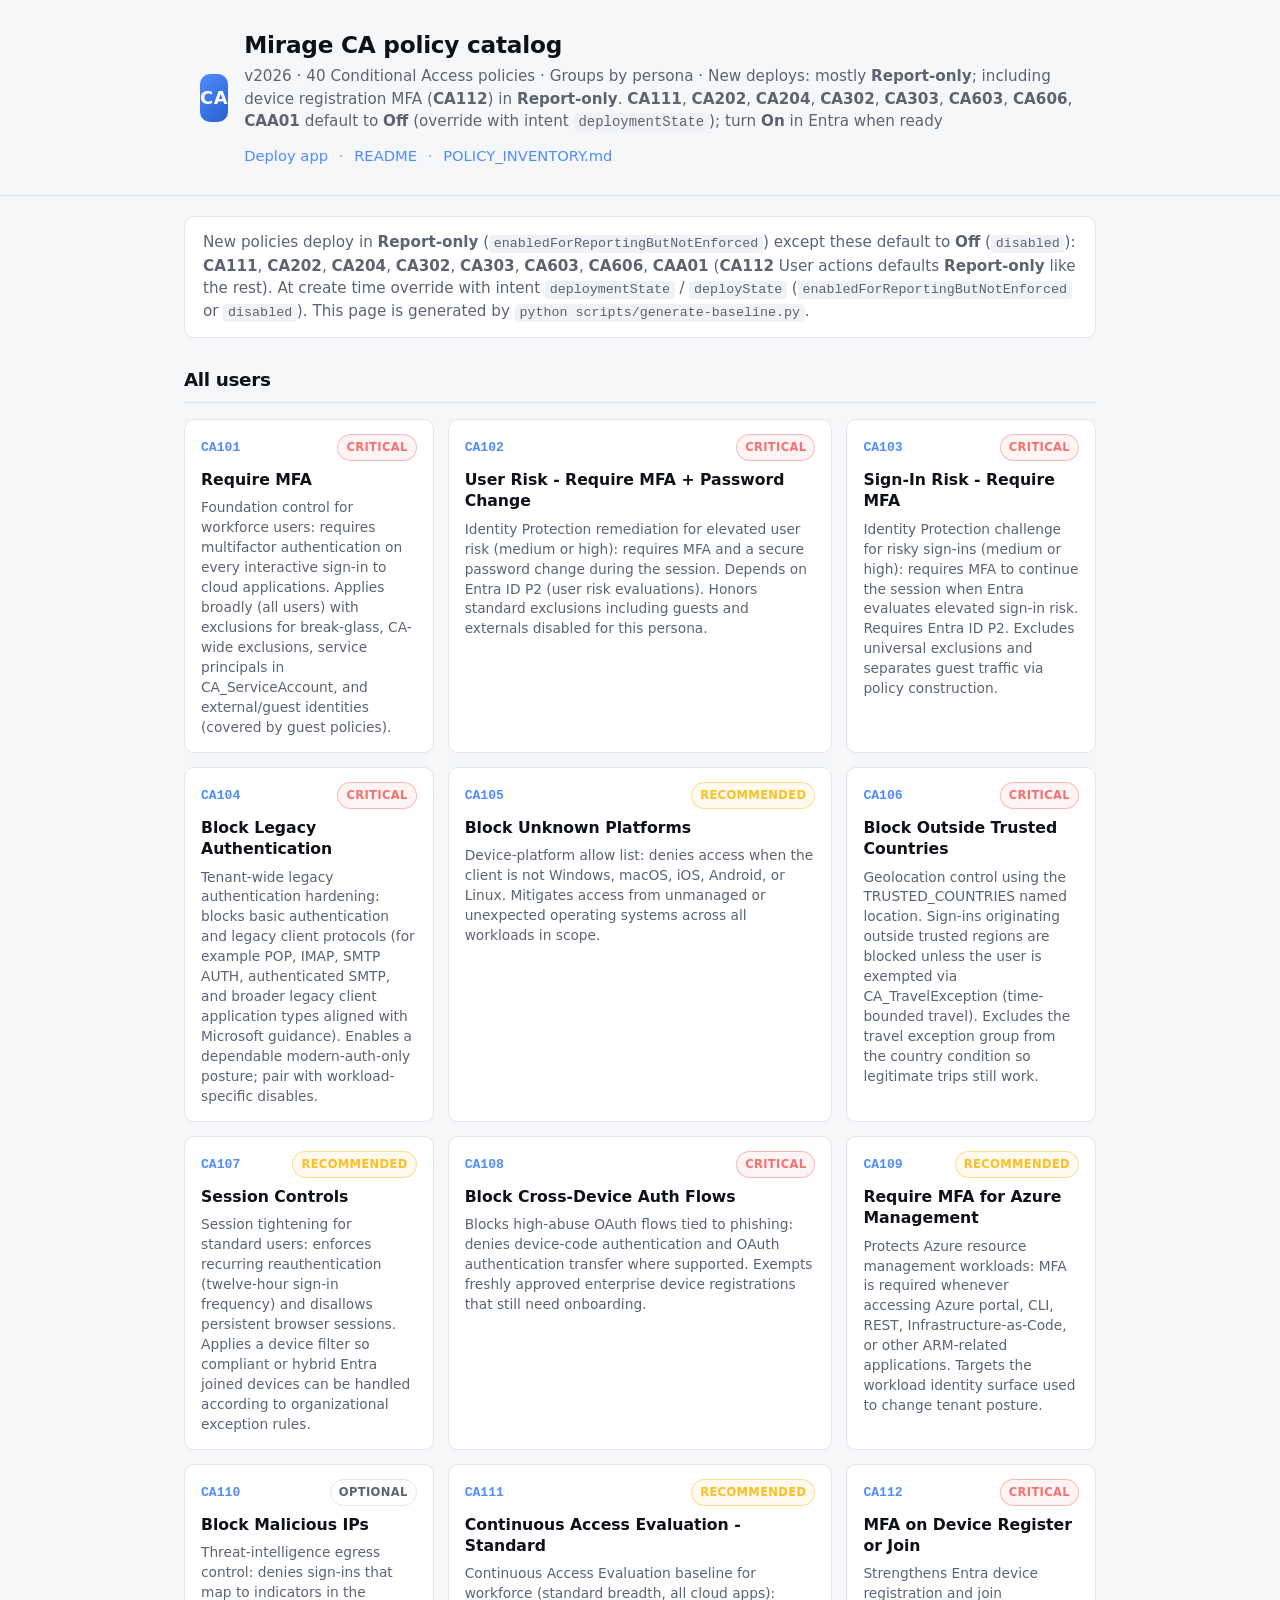
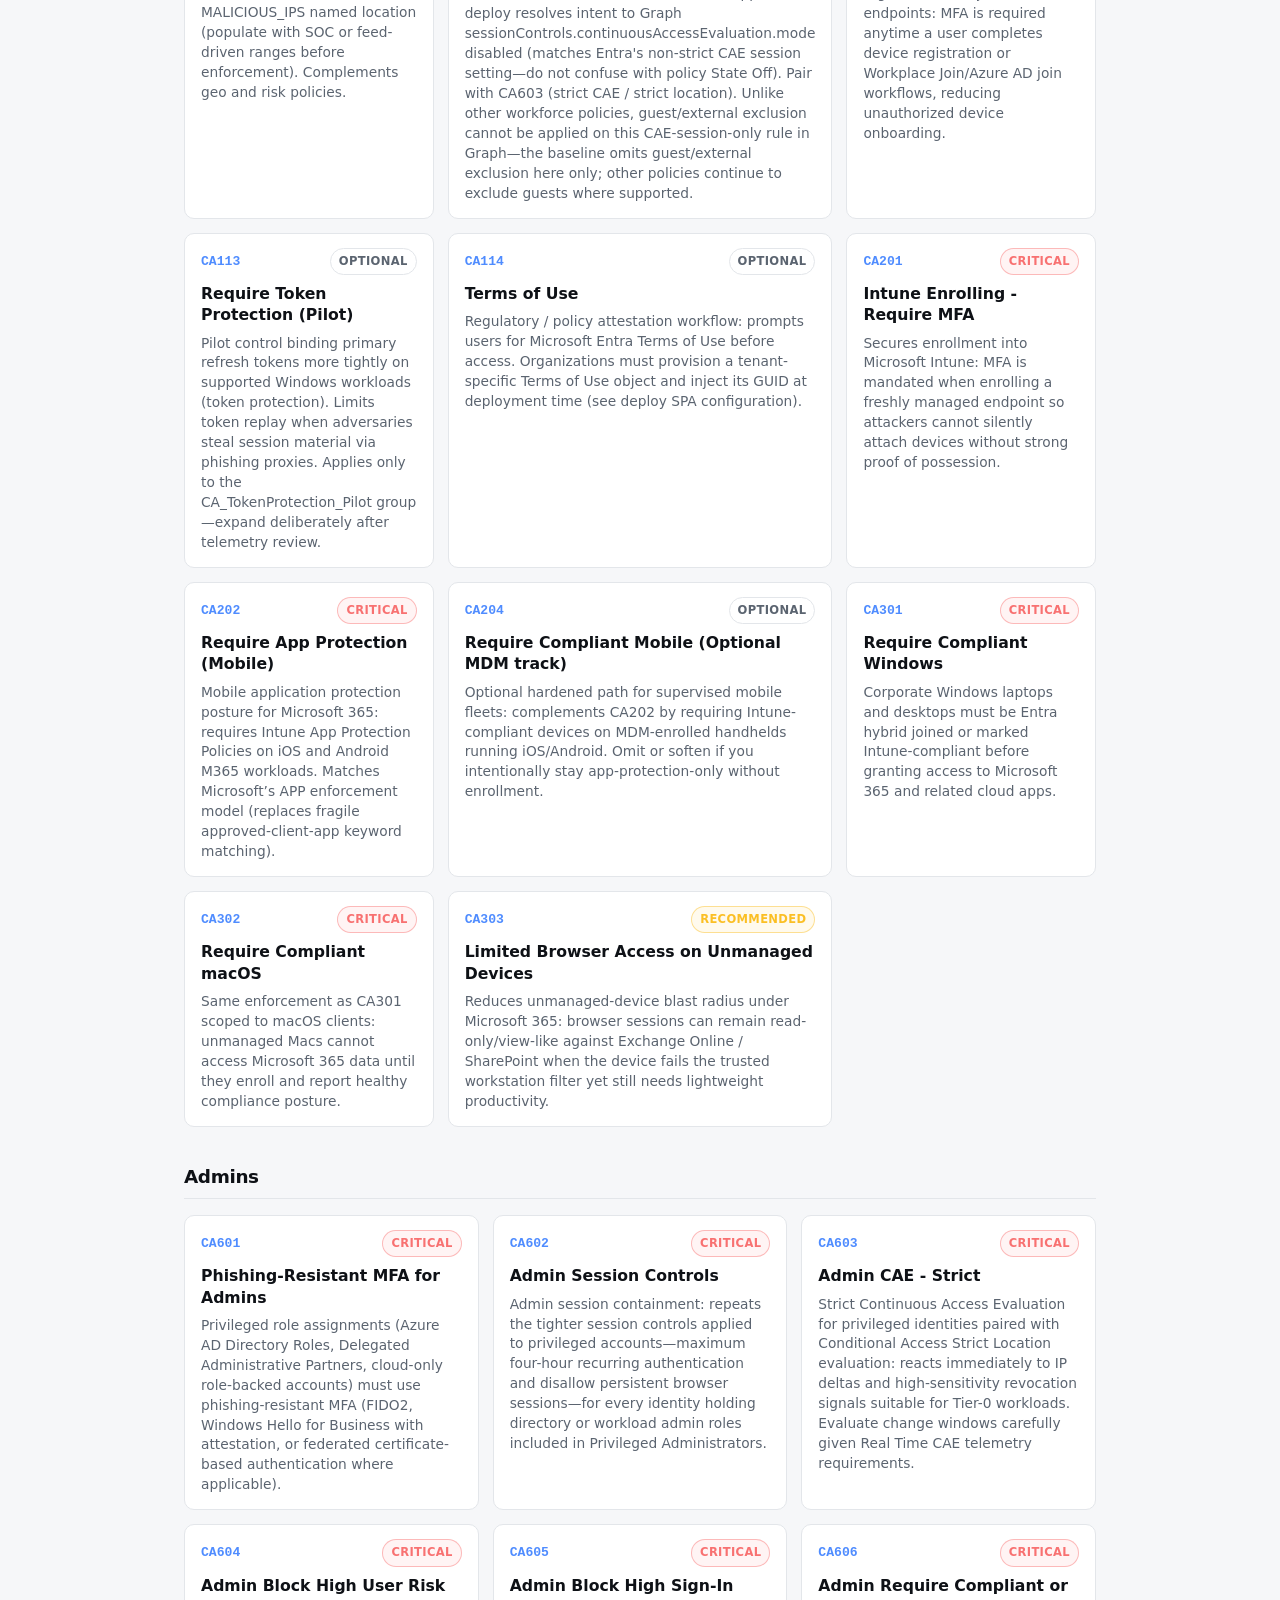
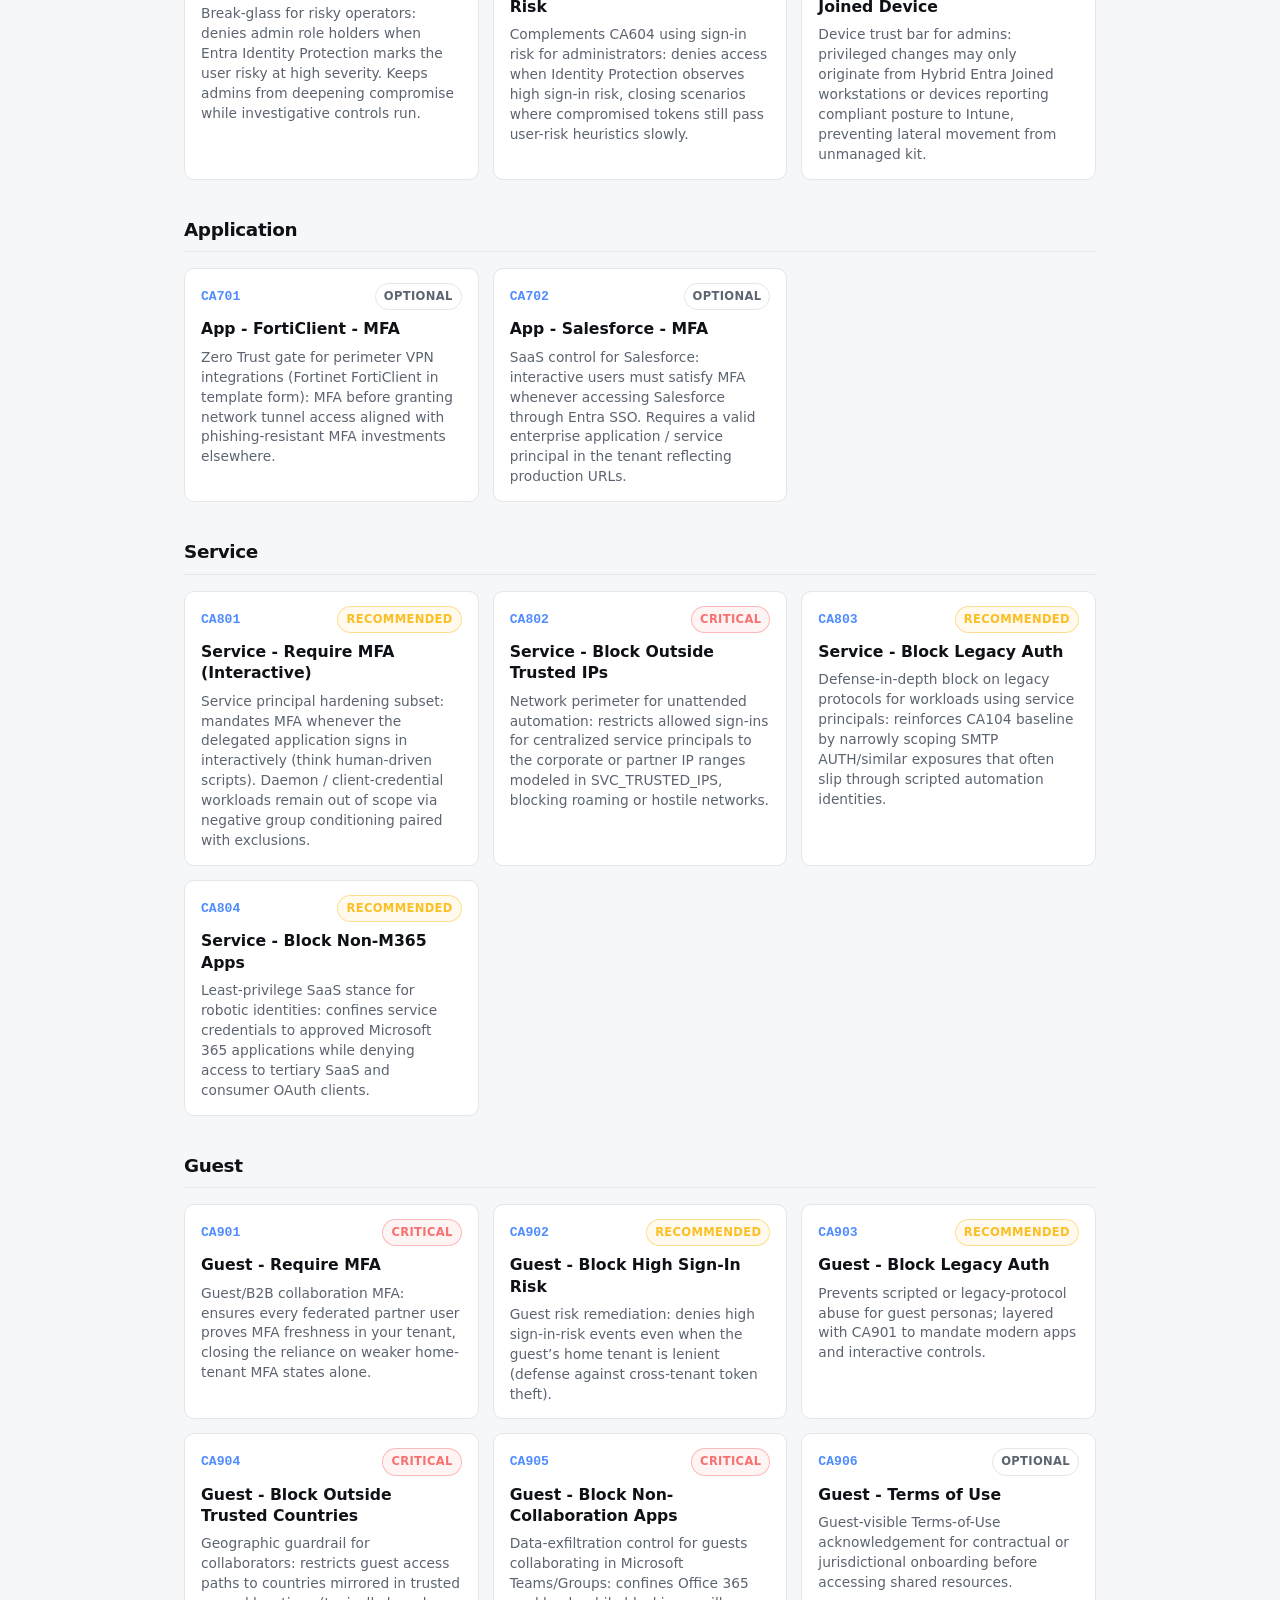
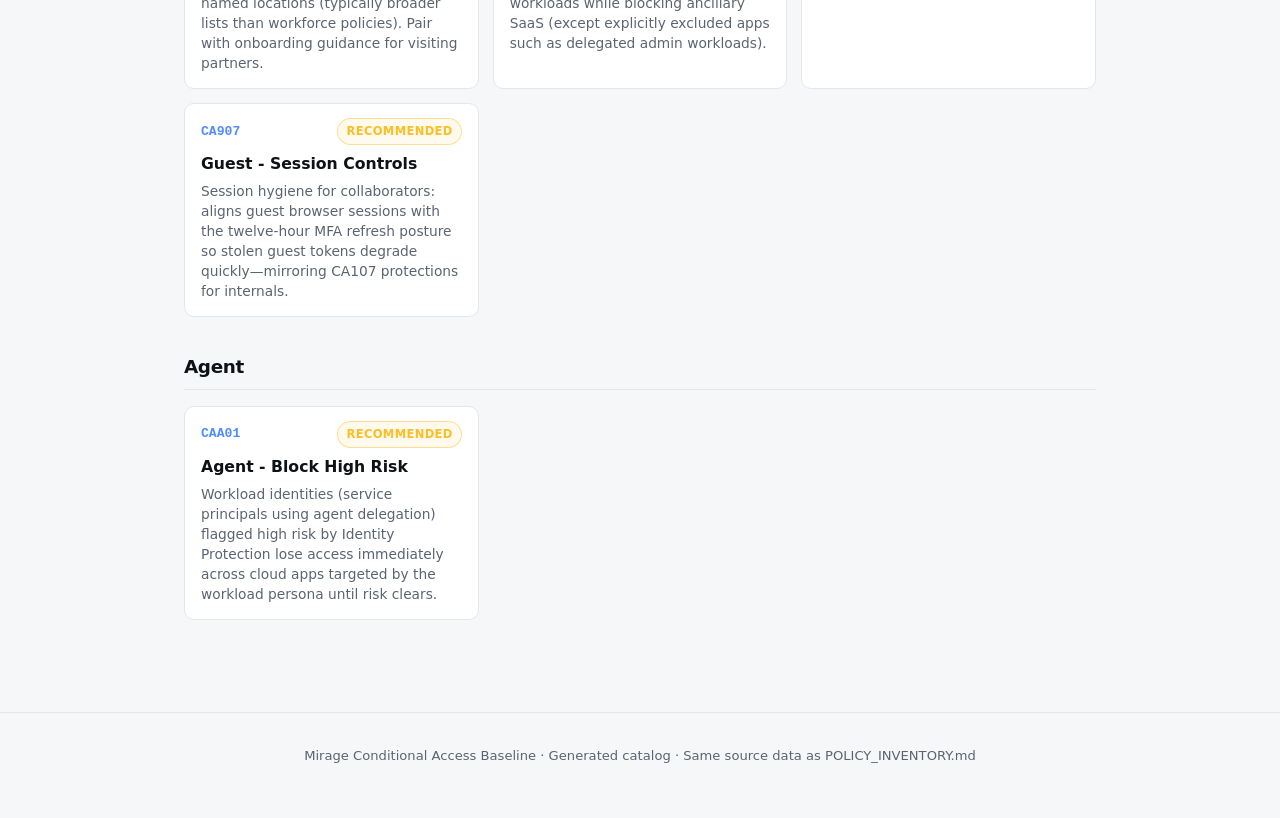
==== commit 39ef3abb: "docs: update README, release notes, and deployment documentation to clarify default policy states; s" ====
--- a/docs/inventory.html
+++ b/docs/inventory.html
@@ -17,7 +17,7 @@
       <span class="logo" aria-hidden="true">CA</span>
       <div>
         <h1>Mirage CA policy catalog</h1>
-        <p class="subtitle">v2026 · 40 Conditional Access policies · Groups by persona · New deploys: <strong>Report-only</strong> by default (<strong>CA112</strong> stays <strong>Off</strong>); turn policies <strong>On</strong> in Microsoft Entra when ready</p>
+        <p class="subtitle">v2026 · 40 Conditional Access policies · Groups by persona · New deploys: mostly <strong>Report-only</strong>; including device registration MFA (<strong>CA112</strong>) in <strong>Report-only</strong>. <strong>CA111</strong>, <strong>CA202</strong>, <strong>CA204</strong>, <strong>CA302</strong>, <strong>CA303</strong>, <strong>CA603</strong>, <strong>CA606</strong>, <strong>CAA01</strong> default to <strong>Off</strong> (override with intent <code>deploymentState</code>); turn <strong>On</strong> in Entra when ready</p>
         <p class="catalog-nav">
           <a href="index.html">Deploy app</a>
           <span aria-hidden="true">·</span>
@@ -29,7 +29,7 @@
     </div>
   </header>
   <main id="main-content" class="catalog-main">
-    <p class="catalog-lede">New policies deploy in <strong>Report-only</strong> (<code>enabledForReportingButNotEnforced</code>) except <strong>CA112</strong> (User actions — report-only unsupported — stays <strong>Off</strong>).  This page is generated by <code>python scripts/generate-baseline.py</code>.</p>
+    <p class="catalog-lede">New policies deploy in <strong>Report-only</strong> (<code>enabledForReportingButNotEnforced</code>) except these default to <strong>Off</strong> (<code>disabled</code>): <strong>CA111</strong>, <strong>CA202</strong>, <strong>CA204</strong>, <strong>CA302</strong>, <strong>CA303</strong>, <strong>CA603</strong>, <strong>CA606</strong>, <strong>CAA01</strong> (<strong>CA112</strong> User actions defaults <strong>Report-only</strong> like the rest). At create time override with intent <code>deploymentState</code> / <code>deployState</code> (<code>enabledForReportingButNotEnforced</code> or <code>disabled</code>). This page is generated by <code>python scripts/generate-baseline.py</code>.</p>
     <section class="persona-block"><h2 class="persona-heading">All users</h2><div class="policy-grid">
 <article class="policy-card" id="CA101">
   <div class="policy-card__head">
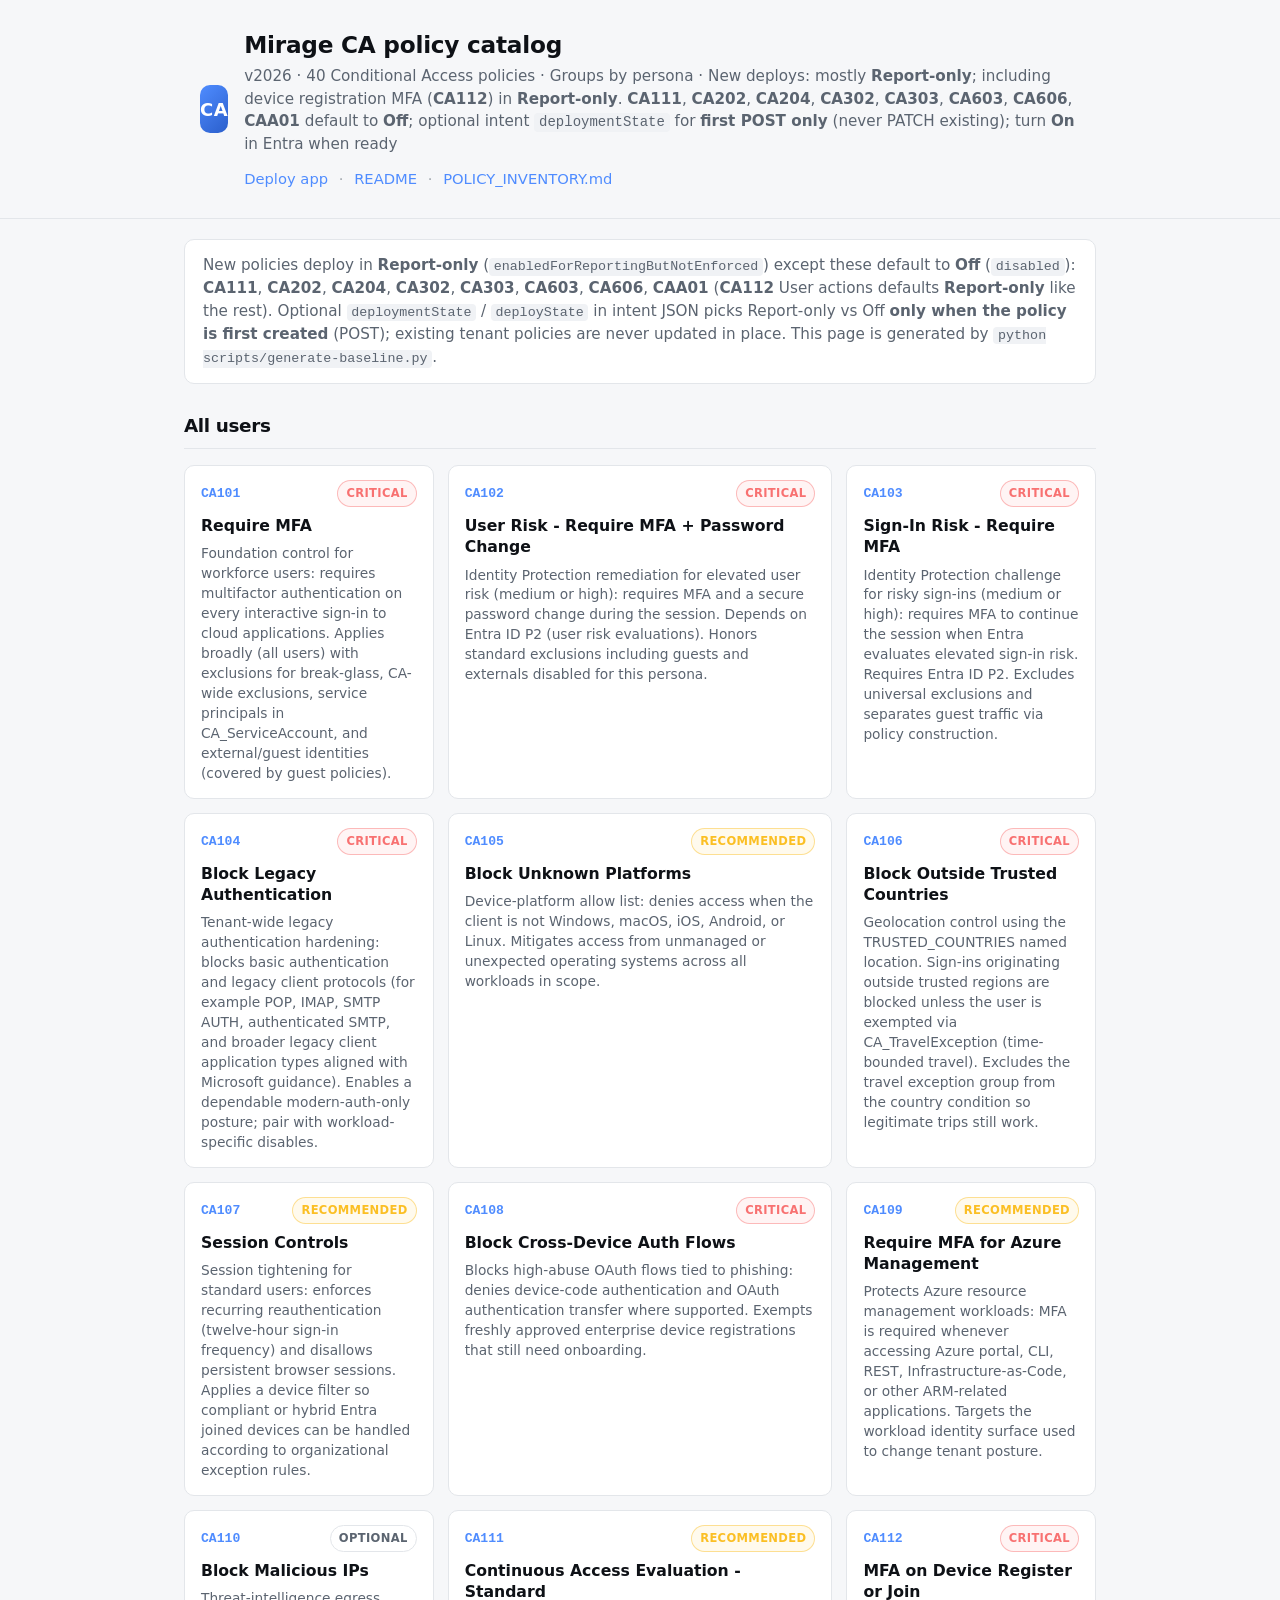
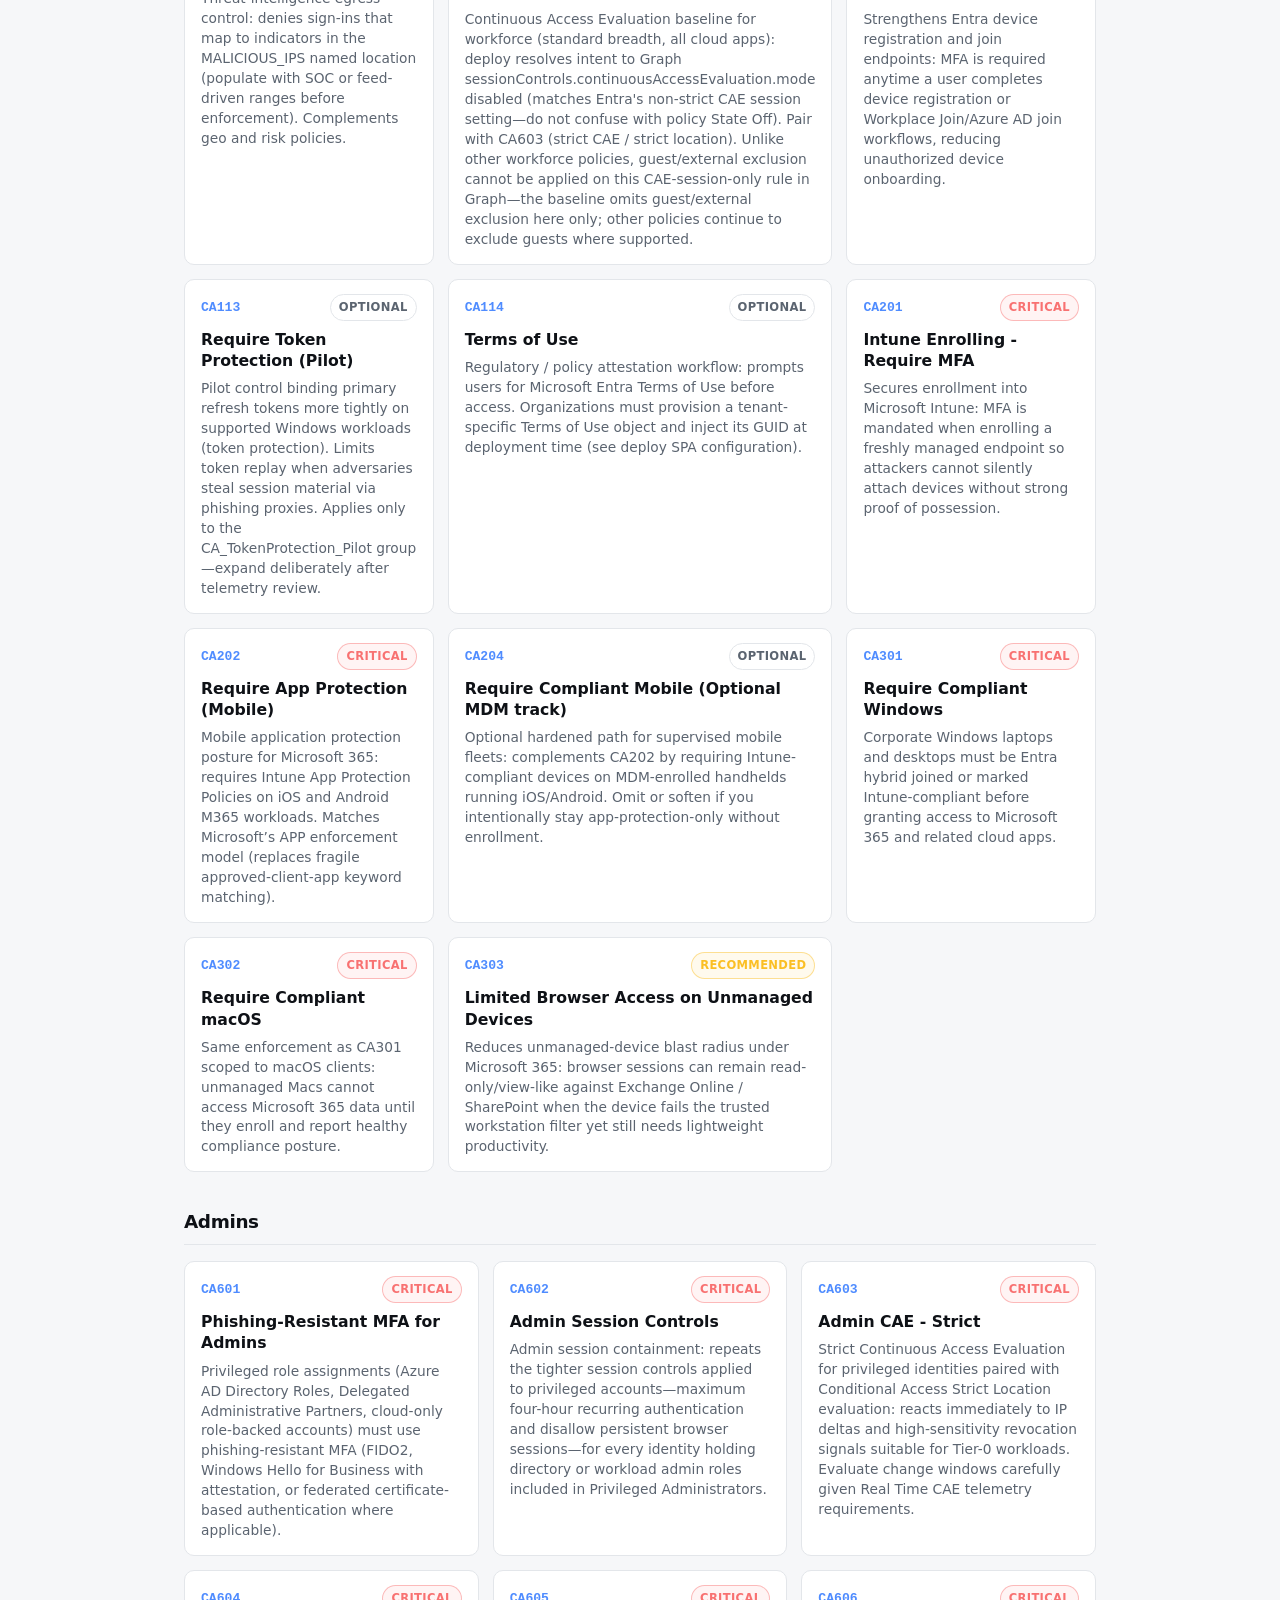
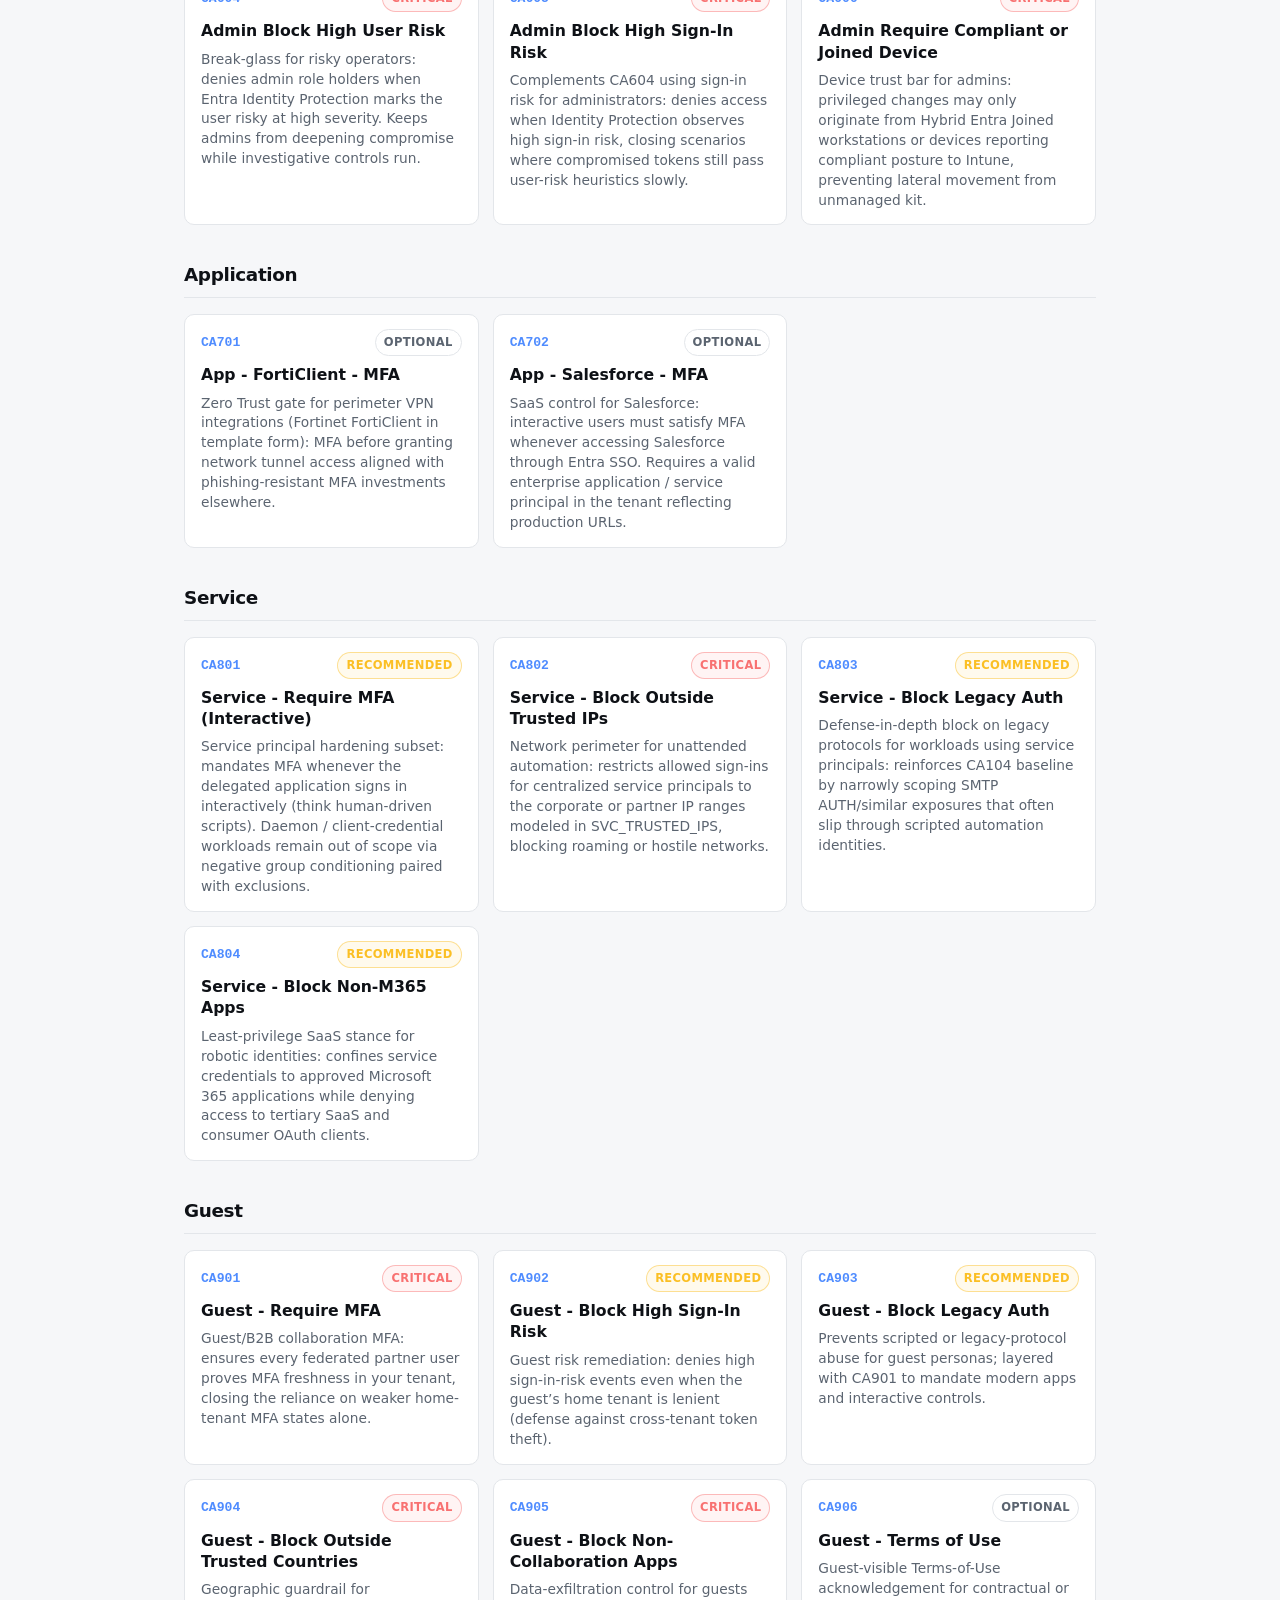
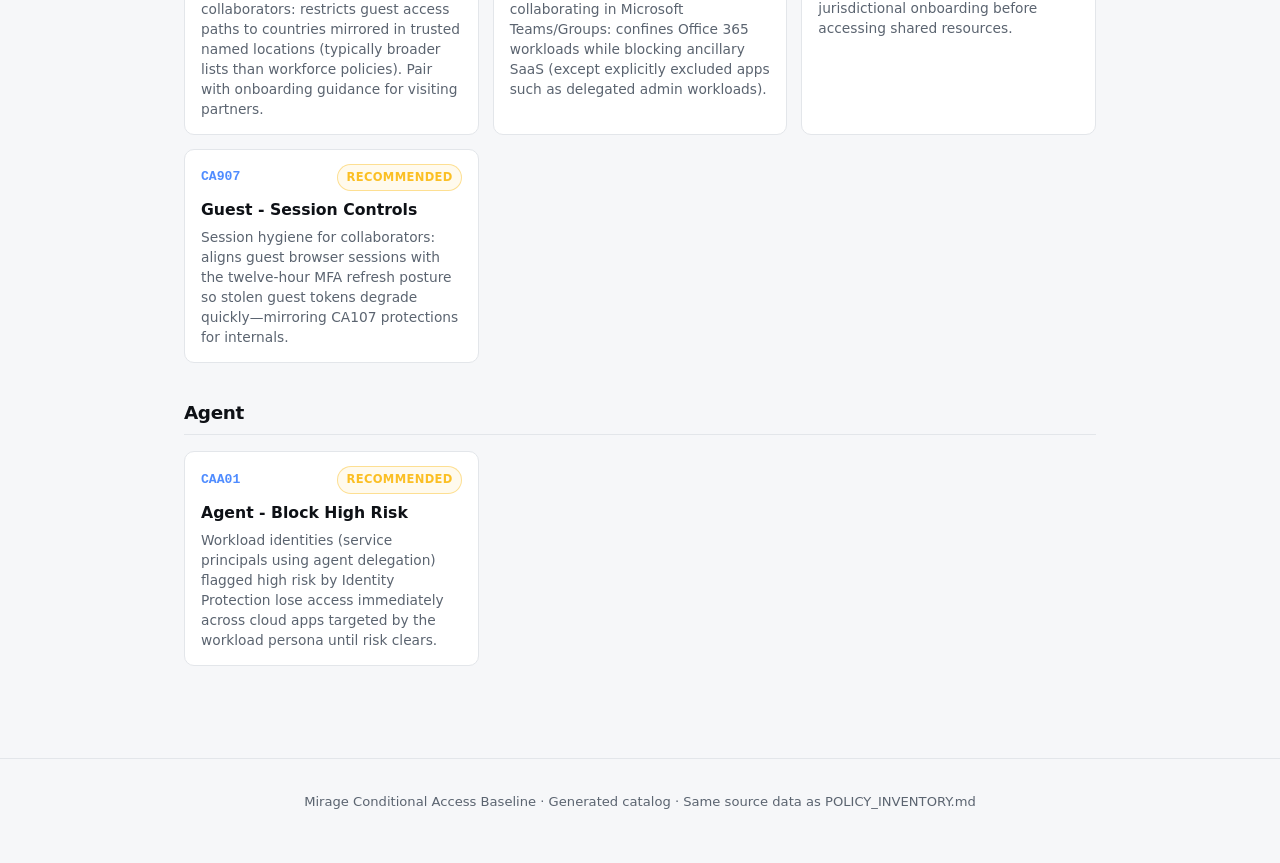
==== commit a3181285: "docs: enhance README, release notes, and documentation to clarify deployment states for new CA polic" ====
--- a/docs/inventory.html
+++ b/docs/inventory.html
@@ -17,7 +17,7 @@
       <span class="logo" aria-hidden="true">CA</span>
       <div>
         <h1>Mirage CA policy catalog</h1>
-        <p class="subtitle">v2026 · 40 Conditional Access policies · Groups by persona · New deploys: mostly <strong>Report-only</strong>; including device registration MFA (<strong>CA112</strong>) in <strong>Report-only</strong>. <strong>CA111</strong>, <strong>CA202</strong>, <strong>CA204</strong>, <strong>CA302</strong>, <strong>CA303</strong>, <strong>CA603</strong>, <strong>CA606</strong>, <strong>CAA01</strong> default to <strong>Off</strong> (override with intent <code>deploymentState</code>); turn <strong>On</strong> in Entra when ready</p>
+        <p class="subtitle">v2026 · 40 Conditional Access policies · Groups by persona · New deploys: mostly <strong>Report-only</strong>; including device registration MFA (<strong>CA112</strong>) in <strong>Report-only</strong>. <strong>CA111</strong>, <strong>CA202</strong>, <strong>CA204</strong>, <strong>CA302</strong>, <strong>CA303</strong>, <strong>CA603</strong>, <strong>CA606</strong>, <strong>CAA01</strong> default to <strong>Off</strong>; optional intent <code>deploymentState</code> for <strong>first POST only</strong> (never PATCH existing); turn <strong>On</strong> in Entra when ready</p>
         <p class="catalog-nav">
           <a href="index.html">Deploy app</a>
           <span aria-hidden="true">·</span>
@@ -29,7 +29,7 @@
     </div>
   </header>
   <main id="main-content" class="catalog-main">
-    <p class="catalog-lede">New policies deploy in <strong>Report-only</strong> (<code>enabledForReportingButNotEnforced</code>) except these default to <strong>Off</strong> (<code>disabled</code>): <strong>CA111</strong>, <strong>CA202</strong>, <strong>CA204</strong>, <strong>CA302</strong>, <strong>CA303</strong>, <strong>CA603</strong>, <strong>CA606</strong>, <strong>CAA01</strong> (<strong>CA112</strong> User actions defaults <strong>Report-only</strong> like the rest). At create time override with intent <code>deploymentState</code> / <code>deployState</code> (<code>enabledForReportingButNotEnforced</code> or <code>disabled</code>). This page is generated by <code>python scripts/generate-baseline.py</code>.</p>
+    <p class="catalog-lede">New policies deploy in <strong>Report-only</strong> (<code>enabledForReportingButNotEnforced</code>) except these default to <strong>Off</strong> (<code>disabled</code>): <strong>CA111</strong>, <strong>CA202</strong>, <strong>CA204</strong>, <strong>CA302</strong>, <strong>CA303</strong>, <strong>CA603</strong>, <strong>CA606</strong>, <strong>CAA01</strong> (<strong>CA112</strong> User actions defaults <strong>Report-only</strong> like the rest). Optional <code>deploymentState</code> / <code>deployState</code> in intent JSON picks Report-only vs Off <strong>only when the policy is first created</strong> (POST); existing tenant policies are never updated in place. This page is generated by <code>python scripts/generate-baseline.py</code>.</p>
     <section class="persona-block"><h2 class="persona-heading">All users</h2><div class="policy-grid">
 <article class="policy-card" id="CA101">
   <div class="policy-card__head">
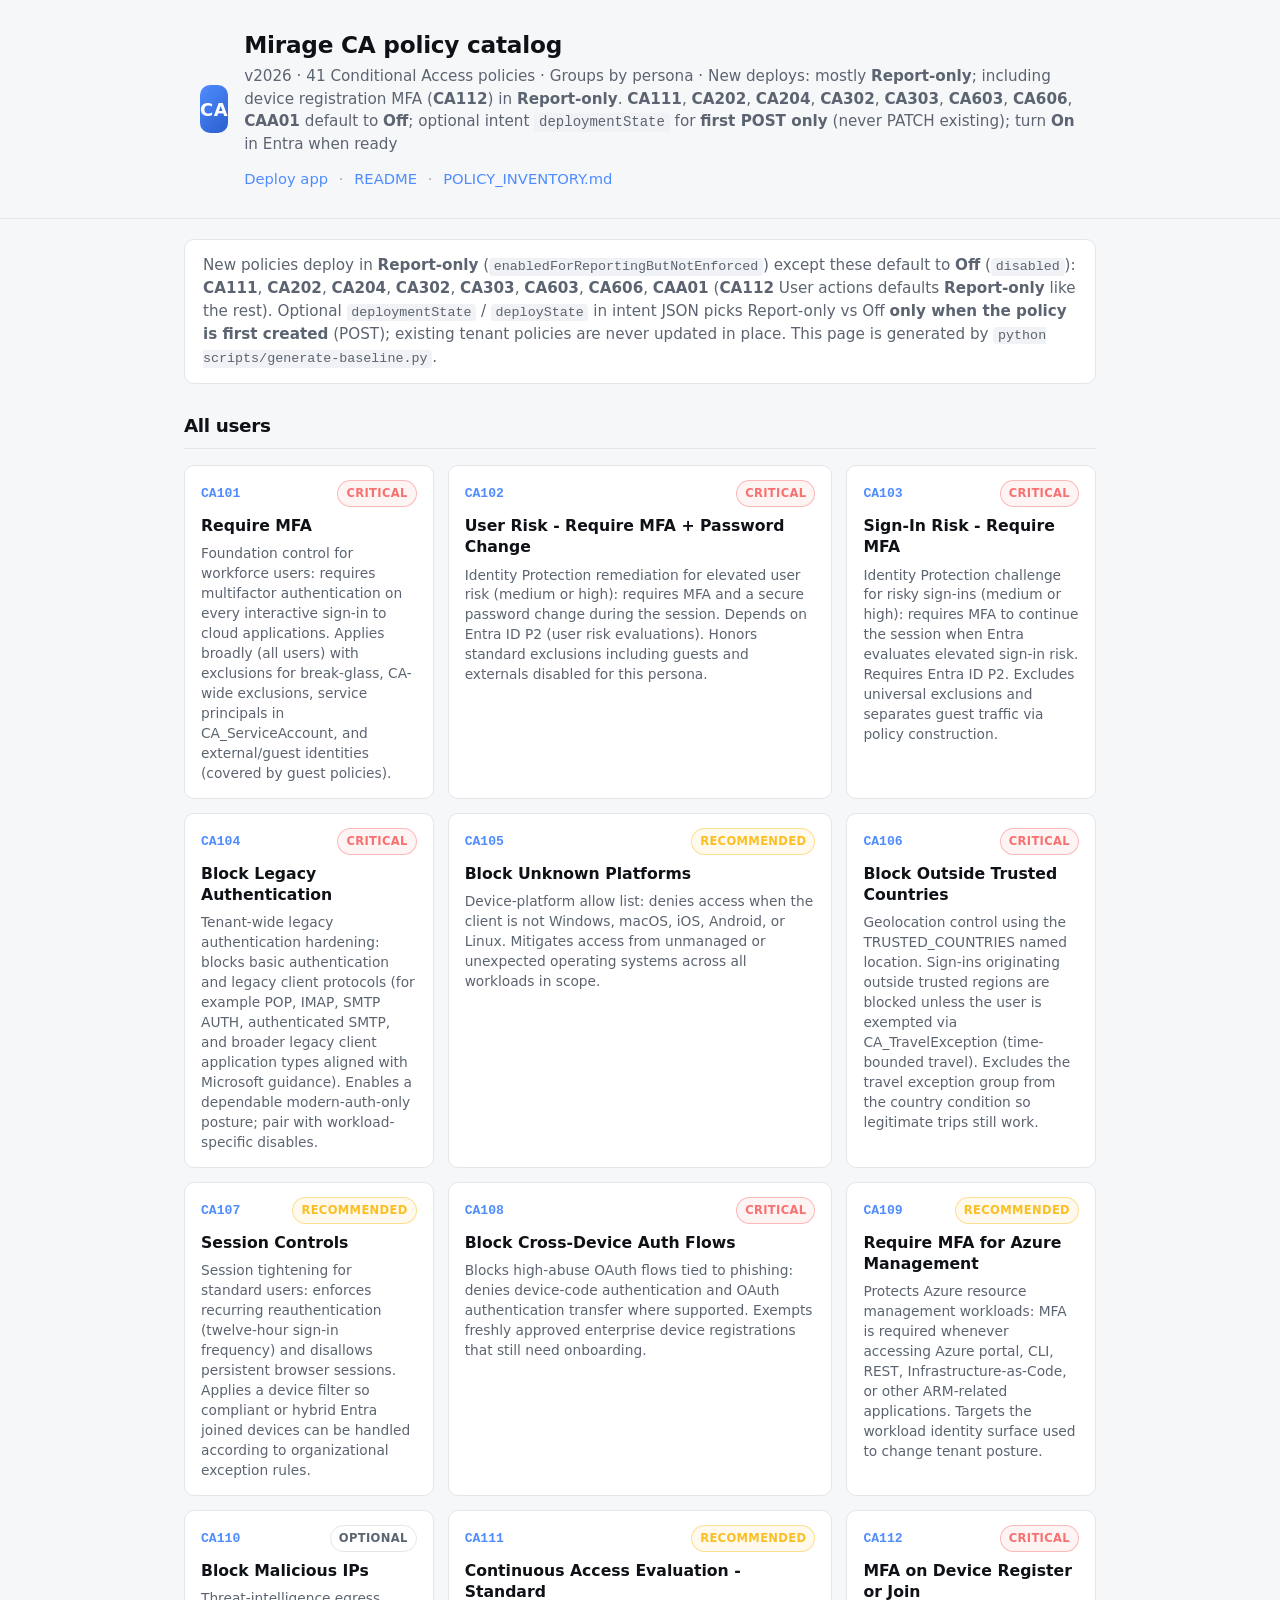
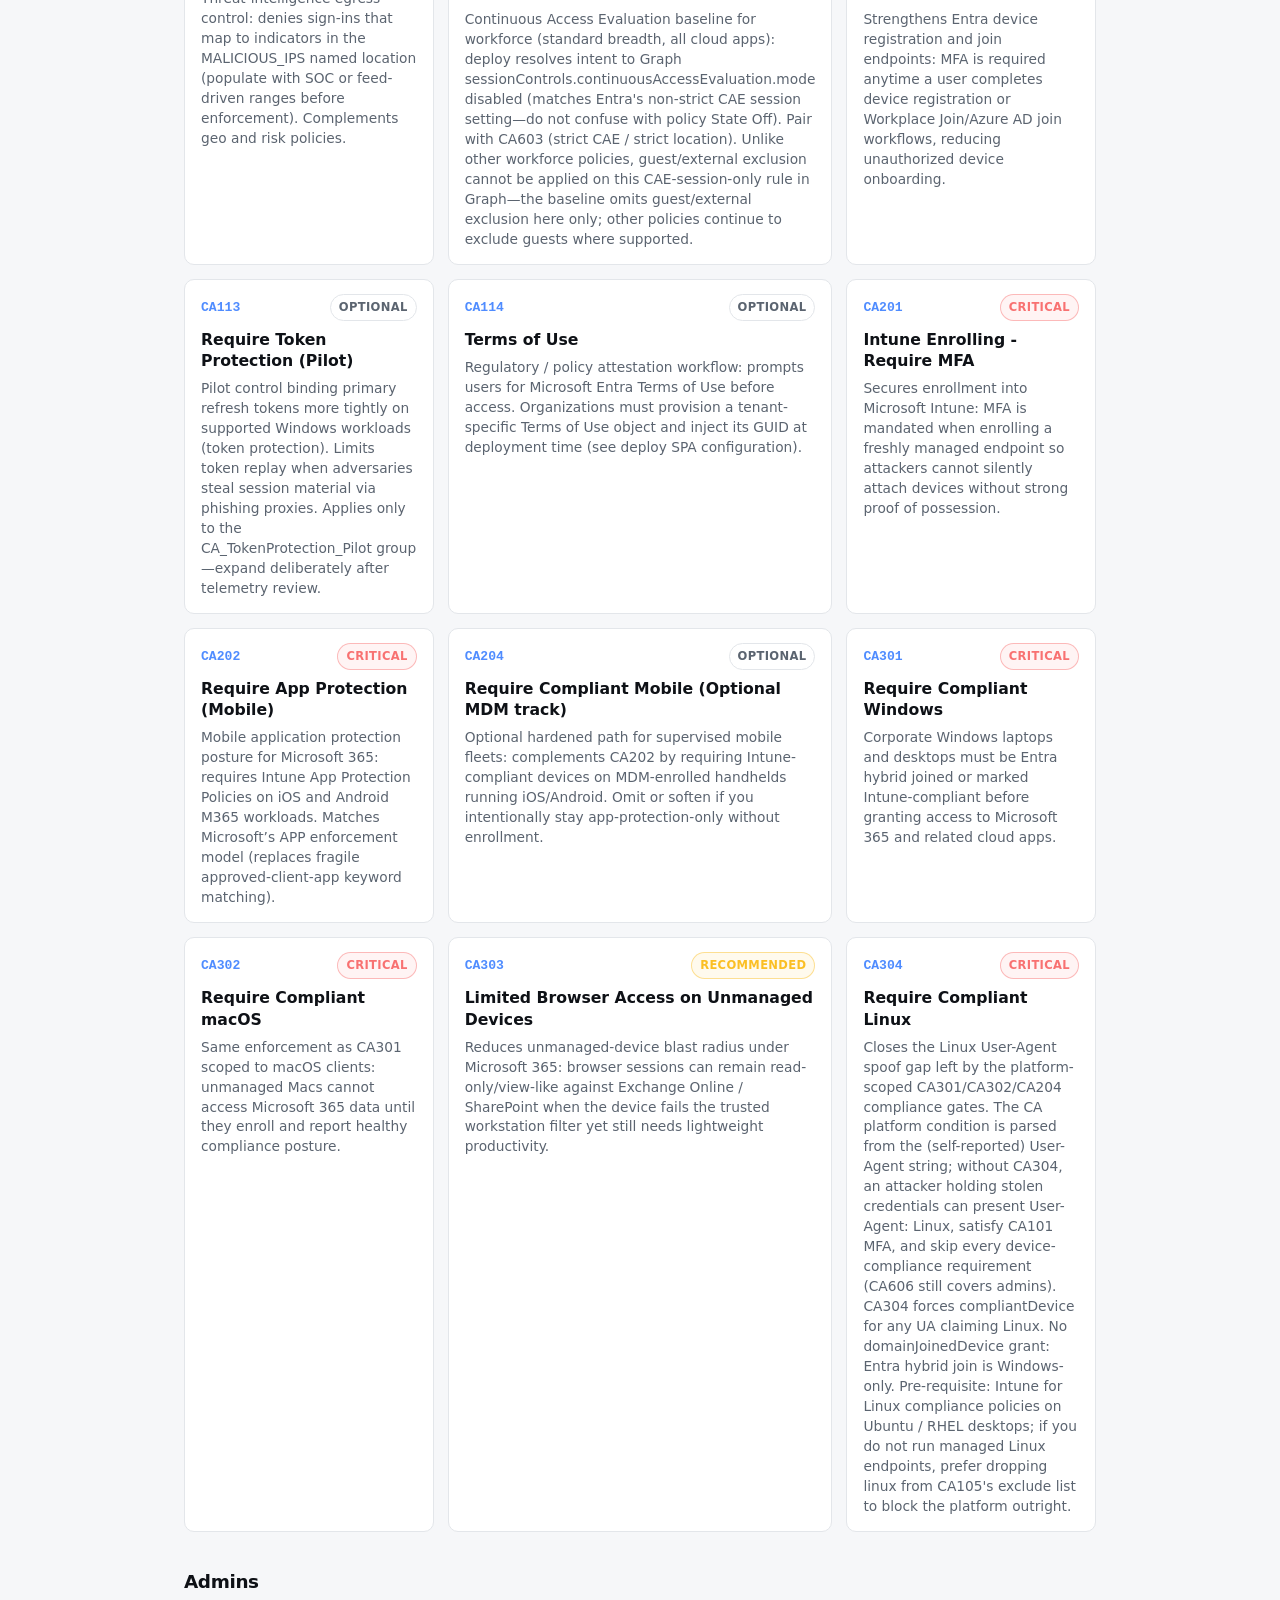
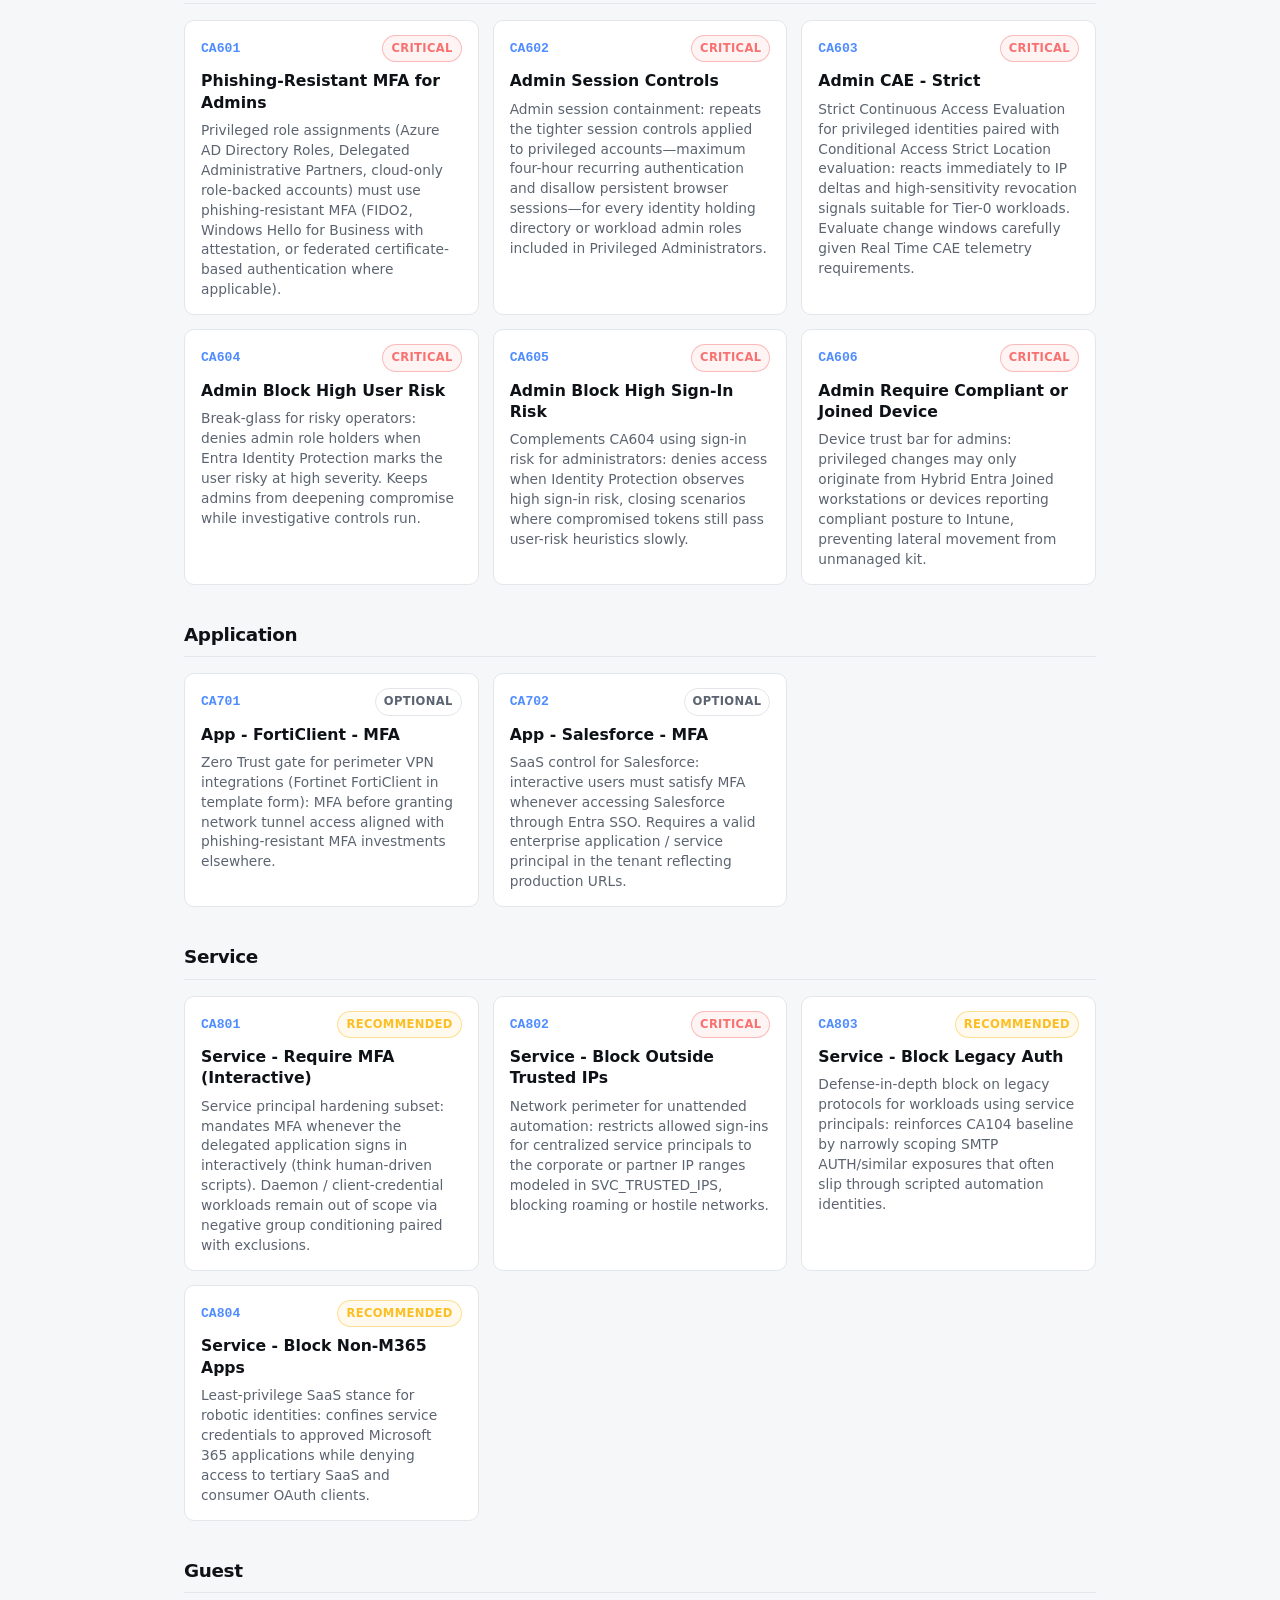
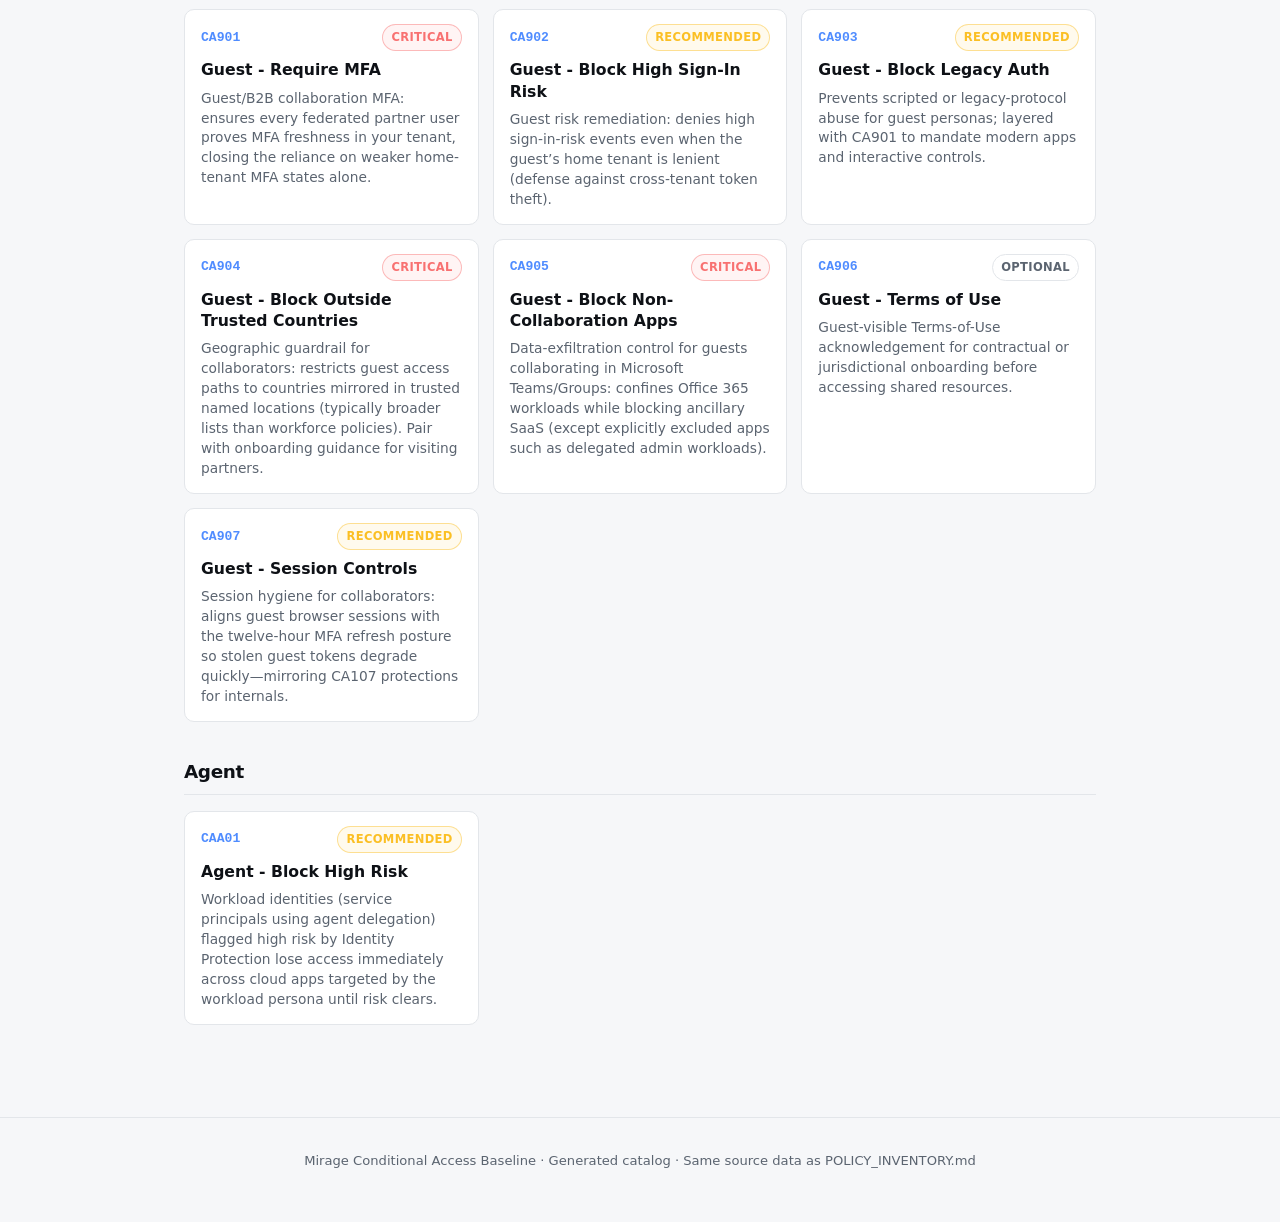
==== commit d738c504: "Add CA304 — Require Compliant Linux Closes the Linux User-Agent spoof gap left by the platform-scope" ====
--- a/docs/inventory.html
+++ b/docs/inventory.html
@@ -17,7 +17,7 @@
       <span class="logo" aria-hidden="true">CA</span>
       <div>
         <h1>Mirage CA policy catalog</h1>
-        <p class="subtitle">v2026 · 40 Conditional Access policies · Groups by persona · New deploys: mostly <strong>Report-only</strong>; including device registration MFA (<strong>CA112</strong>) in <strong>Report-only</strong>. <strong>CA111</strong>, <strong>CA202</strong>, <strong>CA204</strong>, <strong>CA302</strong>, <strong>CA303</strong>, <strong>CA603</strong>, <strong>CA606</strong>, <strong>CAA01</strong> default to <strong>Off</strong>; optional intent <code>deploymentState</code> for <strong>first POST only</strong> (never PATCH existing); turn <strong>On</strong> in Entra when ready</p>
+        <p class="subtitle">v2026 · 41 Conditional Access policies · Groups by persona · New deploys: mostly <strong>Report-only</strong>; including device registration MFA (<strong>CA112</strong>) in <strong>Report-only</strong>. <strong>CA111</strong>, <strong>CA202</strong>, <strong>CA204</strong>, <strong>CA302</strong>, <strong>CA303</strong>, <strong>CA603</strong>, <strong>CA606</strong>, <strong>CAA01</strong> default to <strong>Off</strong>; optional intent <code>deploymentState</code> for <strong>first POST only</strong> (never PATCH existing); turn <strong>On</strong> in Entra when ready</p>
         <p class="catalog-nav">
           <a href="index.html">Deploy app</a>
           <span aria-hidden="true">·</span>
@@ -191,6 +191,14 @@
   <h3 class="policy-title">Limited Browser Access on Unmanaged Devices</h3>
   <p class="policy-desc">Reduces unmanaged-device blast radius under Microsoft 365: browser sessions can remain read-only/view-like against Exchange Online / SharePoint when the device fails the trusted workstation filter yet still needs lightweight productivity.</p>
 </article>
+<article class="policy-card" id="CA304">
+  <div class="policy-card__head">
+    <span class="policy-id">CA304</span>
+    <span class="pill pill--critical">Critical</span>
+  </div>
+  <h3 class="policy-title">Require Compliant Linux</h3>
+  <p class="policy-desc">Closes the Linux User-Agent spoof gap left by the platform-scoped CA301/CA302/CA204 compliance gates. The CA platform condition is parsed from the (self-reported) User-Agent string; without CA304, an attacker holding stolen credentials can present User-Agent: Linux, satisfy CA101 MFA, and skip every device-compliance requirement (CA606 still covers admins). CA304 forces compliantDevice for any UA claiming Linux. No domainJoinedDevice grant: Entra hybrid join is Windows-only. Pre-requisite: Intune for Linux compliance policies on Ubuntu / RHEL desktops; if you do not run managed Linux endpoints, prefer dropping linux from CA105&#x27;s exclude list to block the platform outright.</p>
+</article>
 </div></section>
 <section class="persona-block"><h2 class="persona-heading">Admins</h2><div class="policy-grid">
 <article class="policy-card" id="CA601">
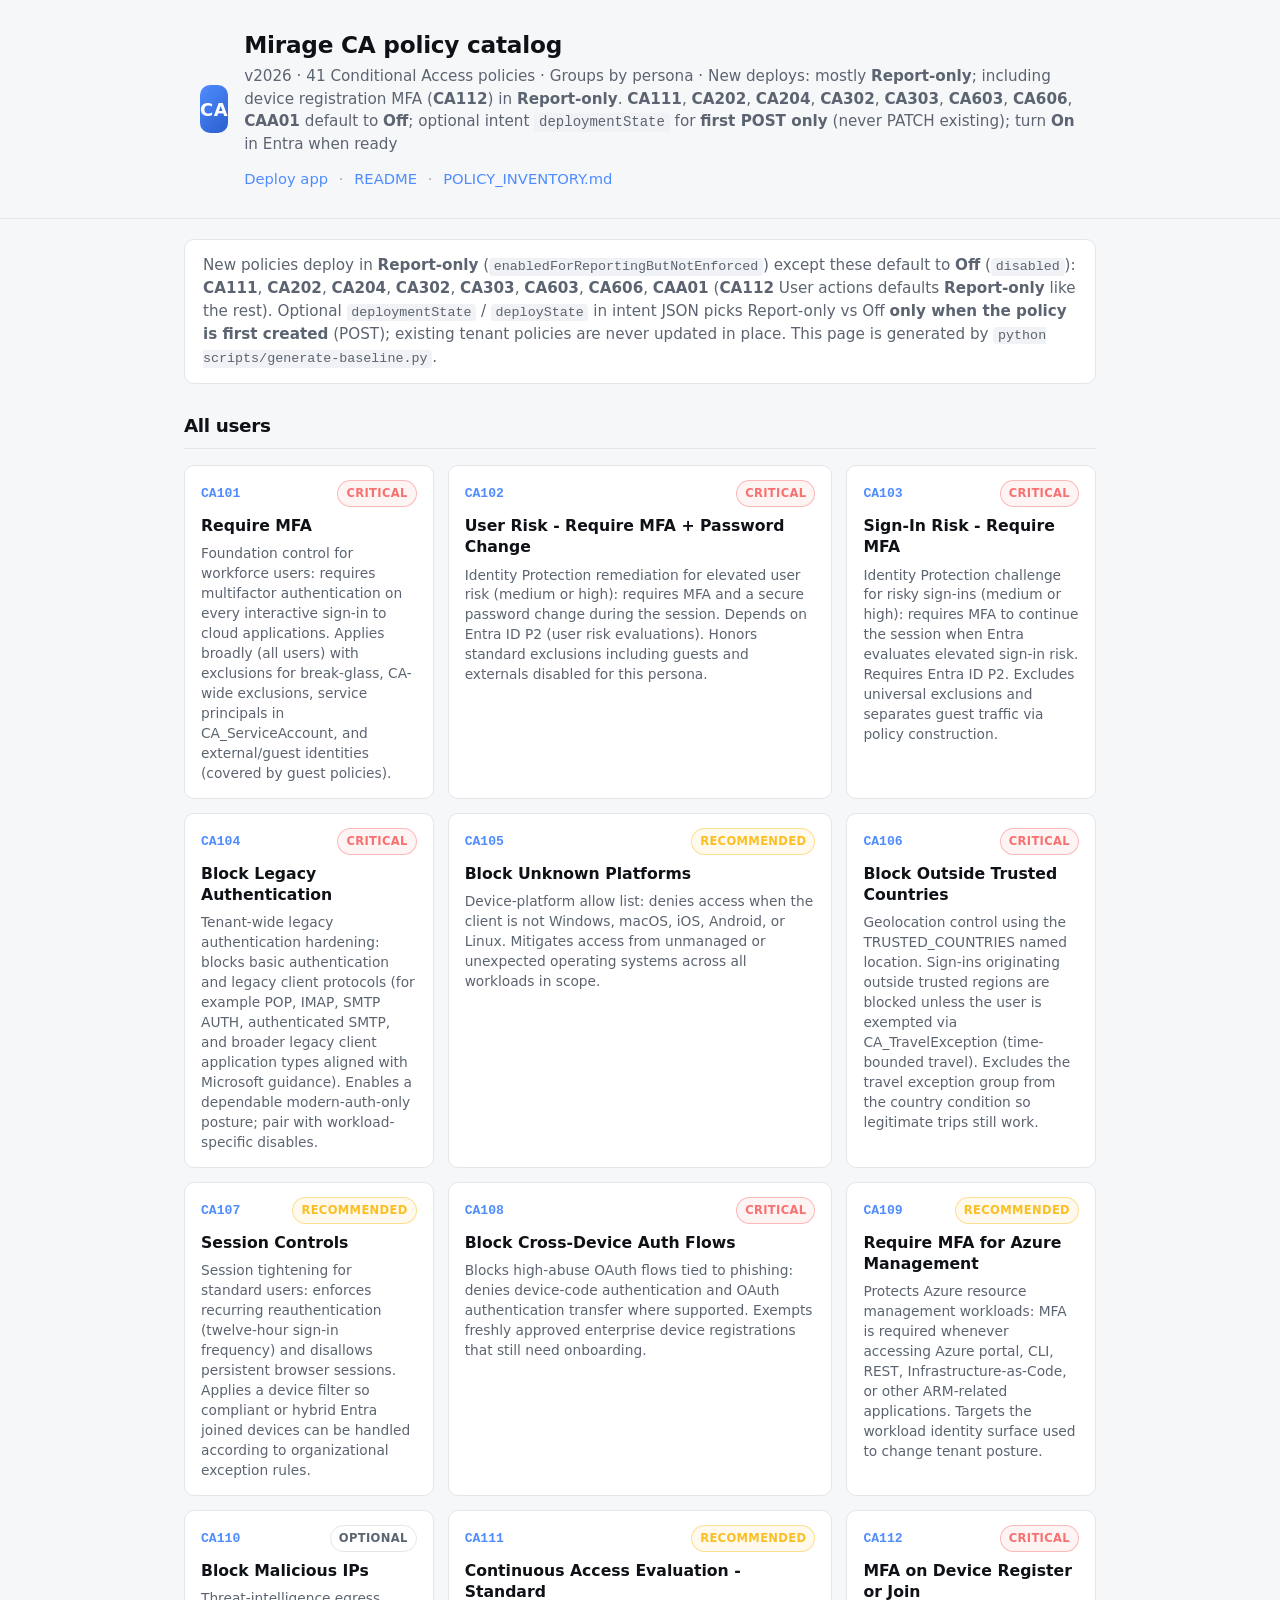
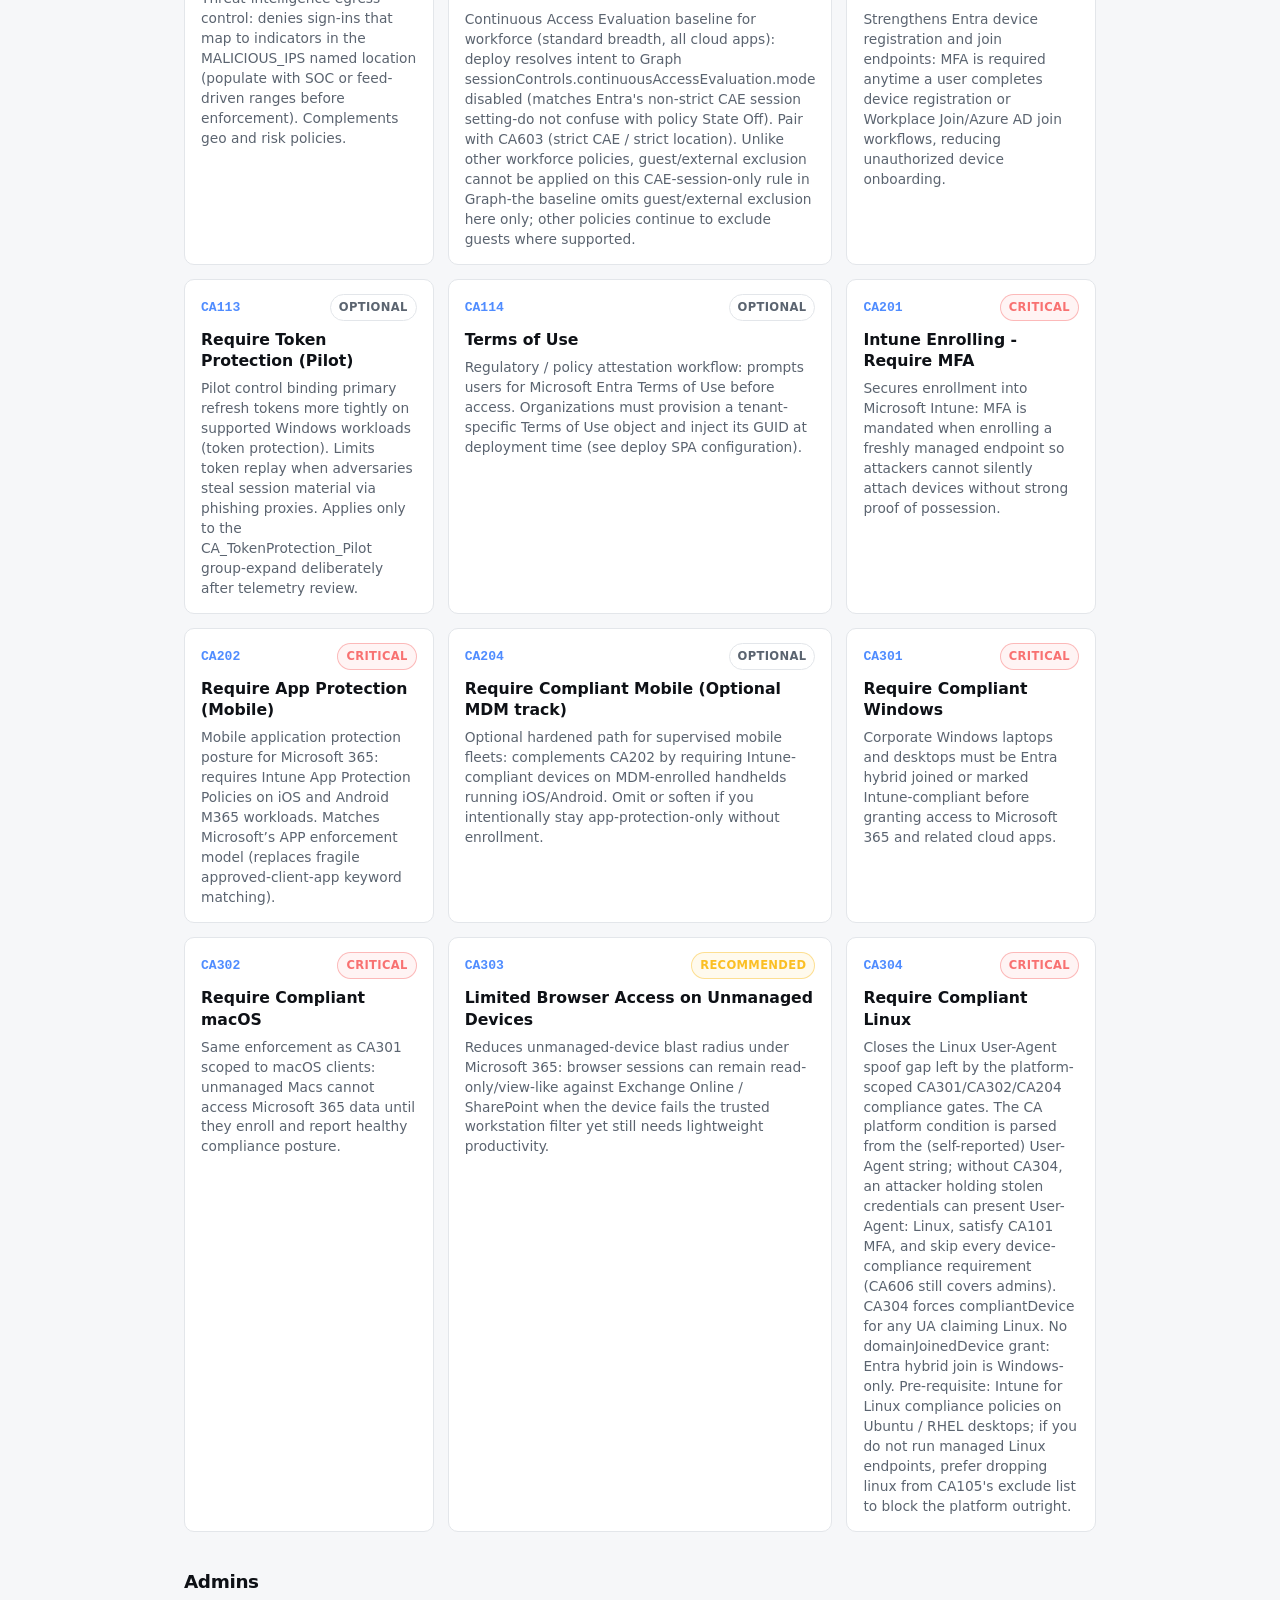
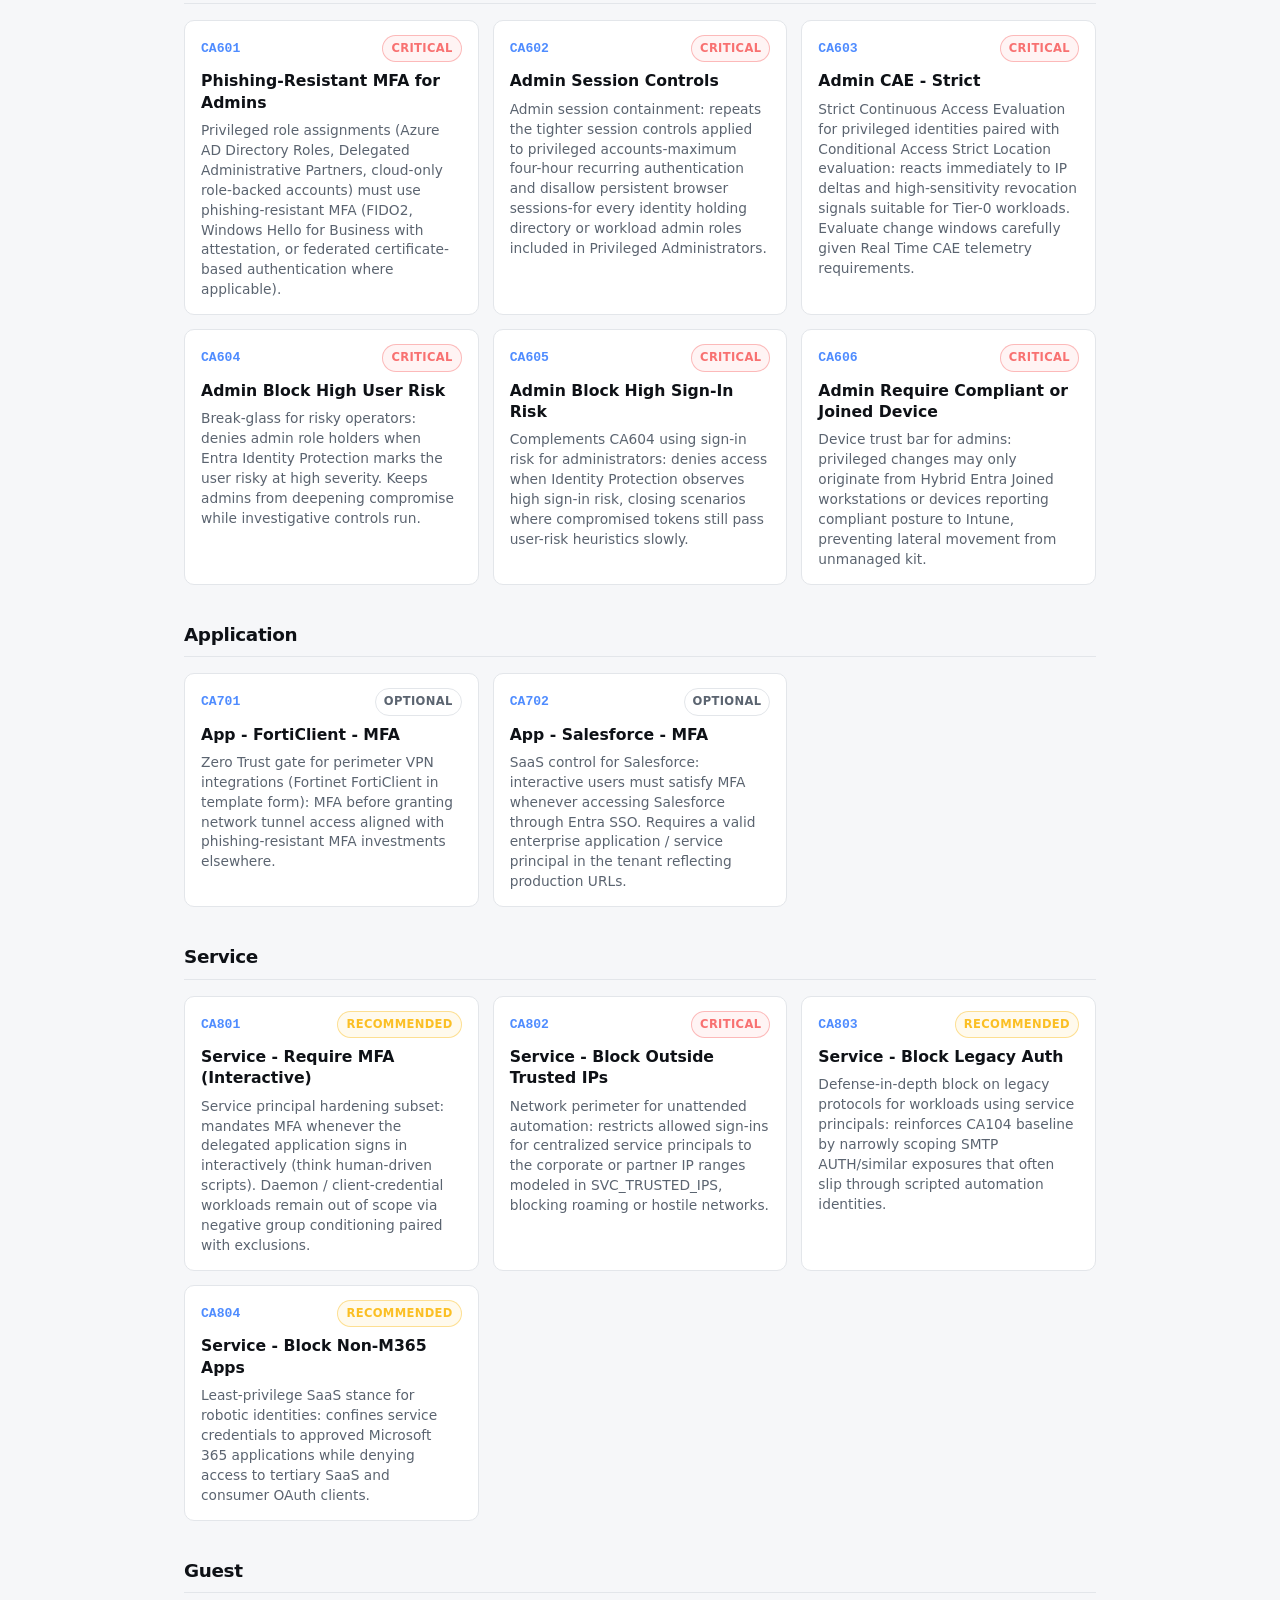
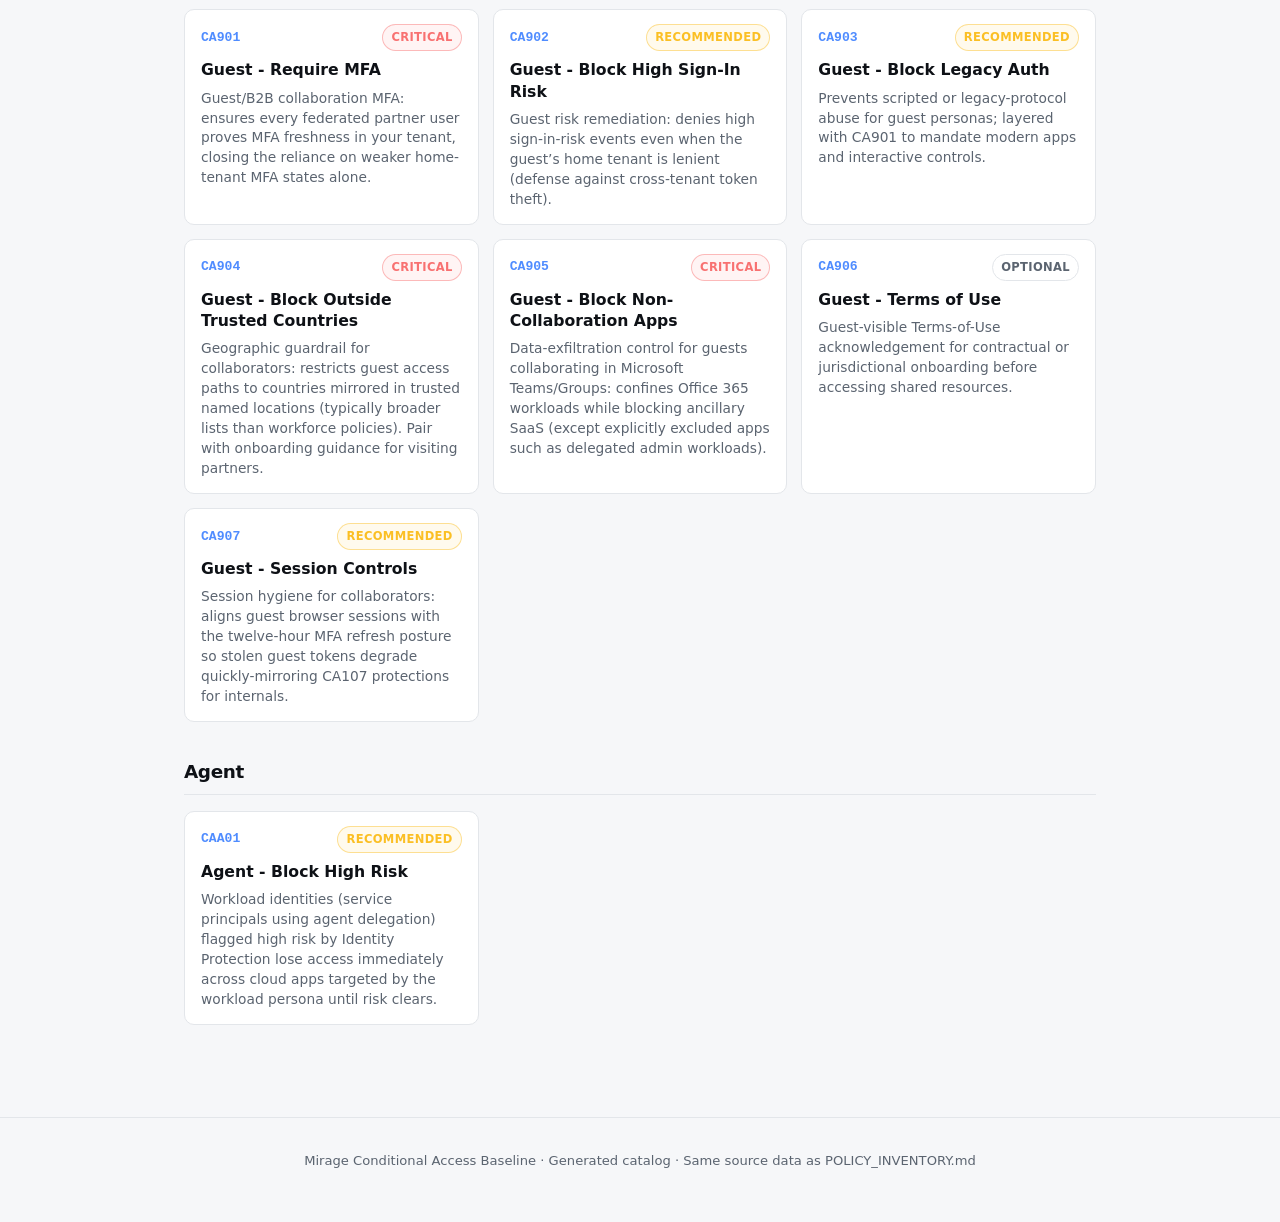
==== commit 08757e64: "Update documentation and improve formatting across various files. Adjusted display names in policy J" ====
--- a/docs/inventory.html
+++ b/docs/inventory.html
@@ -3,8 +3,13 @@
 <head>
   <meta charset="utf-8" />
   <meta name="viewport" content="width=device-width, initial-scale=1" />
+  <!-- Static catalog only: no scripts. CSP only via meta on GitHub Pages (no custom headers). -->
+  <meta
+    http-equiv="Content-Security-Policy"
+    content="default-src 'self'; base-uri 'self'; script-src 'none'; style-src 'self'; img-src 'self' data:; font-src 'self';"
+  />
   <meta name="color-scheme" content="dark light" />
-  <meta name="description" content="Mirage CA Baseline v2026 — full Conditional Access policy catalog with personas and criticality." />
+  <meta name="description" content="Mirage CA Baseline v2026 - full Conditional Access policy catalog with personas and criticality." />
   <title>Mirage CA policy catalog</title>
   <link rel="stylesheet" href="style.css" />
   <link rel="stylesheet" href="inventory.css" />
@@ -117,7 +122,7 @@
     <span class="pill pill--recommended">Recommended</span>
   </div>
   <h3 class="policy-title">Continuous Access Evaluation - Standard</h3>
-  <p class="policy-desc">Continuous Access Evaluation baseline for workforce (standard breadth, all cloud apps): deploy resolves intent to Graph sessionControls.continuousAccessEvaluation.mode disabled (matches Entra&#x27;s non-strict CAE session setting—do not confuse with policy State Off). Pair with CA603 (strict CAE / strict location). Unlike other workforce policies, guest/external exclusion cannot be applied on this CAE-session-only rule in Graph—the baseline omits guest/external exclusion here only; other policies continue to exclude guests where supported.</p>
+  <p class="policy-desc">Continuous Access Evaluation baseline for workforce (standard breadth, all cloud apps): deploy resolves intent to Graph sessionControls.continuousAccessEvaluation.mode disabled (matches Entra&#x27;s non-strict CAE session setting-do not confuse with policy State Off). Pair with CA603 (strict CAE / strict location). Unlike other workforce policies, guest/external exclusion cannot be applied on this CAE-session-only rule in Graph-the baseline omits guest/external exclusion here only; other policies continue to exclude guests where supported.</p>
 </article>
 <article class="policy-card" id="CA112">
   <div class="policy-card__head">
@@ -133,7 +138,7 @@
     <span class="pill pill--optional">Optional</span>
   </div>
   <h3 class="policy-title">Require Token Protection (Pilot)</h3>
-  <p class="policy-desc">Pilot control binding primary refresh tokens more tightly on supported Windows workloads (token protection). Limits token replay when adversaries steal session material via phishing proxies. Applies only to the CA_TokenProtection_Pilot group—expand deliberately after telemetry review.</p>
+  <p class="policy-desc">Pilot control binding primary refresh tokens more tightly on supported Windows workloads (token protection). Limits token replay when adversaries steal session material via phishing proxies. Applies only to the CA_TokenProtection_Pilot group-expand deliberately after telemetry review.</p>
 </article>
 <article class="policy-card" id="CA114">
   <div class="policy-card__head">
@@ -215,7 +220,7 @@
     <span class="pill pill--critical">Critical</span>
   </div>
   <h3 class="policy-title">Admin Session Controls</h3>
-  <p class="policy-desc">Admin session containment: repeats the tighter session controls applied to privileged accounts—maximum four-hour recurring authentication and disallow persistent browser sessions—for every identity holding directory or workload admin roles included in Privileged Administrators.</p>
+  <p class="policy-desc">Admin session containment: repeats the tighter session controls applied to privileged accounts-maximum four-hour recurring authentication and disallow persistent browser sessions-for every identity holding directory or workload admin roles included in Privileged Administrators.</p>
 </article>
 <article class="policy-card" id="CA603">
   <div class="policy-card__head">
@@ -357,7 +362,7 @@
     <span class="pill pill--recommended">Recommended</span>
   </div>
   <h3 class="policy-title">Guest - Session Controls</h3>
-  <p class="policy-desc">Session hygiene for collaborators: aligns guest browser sessions with the twelve-hour MFA refresh posture so stolen guest tokens degrade quickly—mirroring CA107 protections for internals.</p>
+  <p class="policy-desc">Session hygiene for collaborators: aligns guest browser sessions with the twelve-hour MFA refresh posture so stolen guest tokens degrade quickly-mirroring CA107 protections for internals.</p>
 </article>
 </div></section>
 <section class="persona-block"><h2 class="persona-heading">Agent</h2><div class="policy-grid">
--- a/docs/inventory.css
+++ b/docs/inventory.css
@@ -1,4 +1,4 @@
-/* Mirage CA policy catalog — pairs with style.css */
+/* Mirage CA policy catalog - pairs with style.css */
 
 .masthead--catalog {
   margin-bottom: 20px;
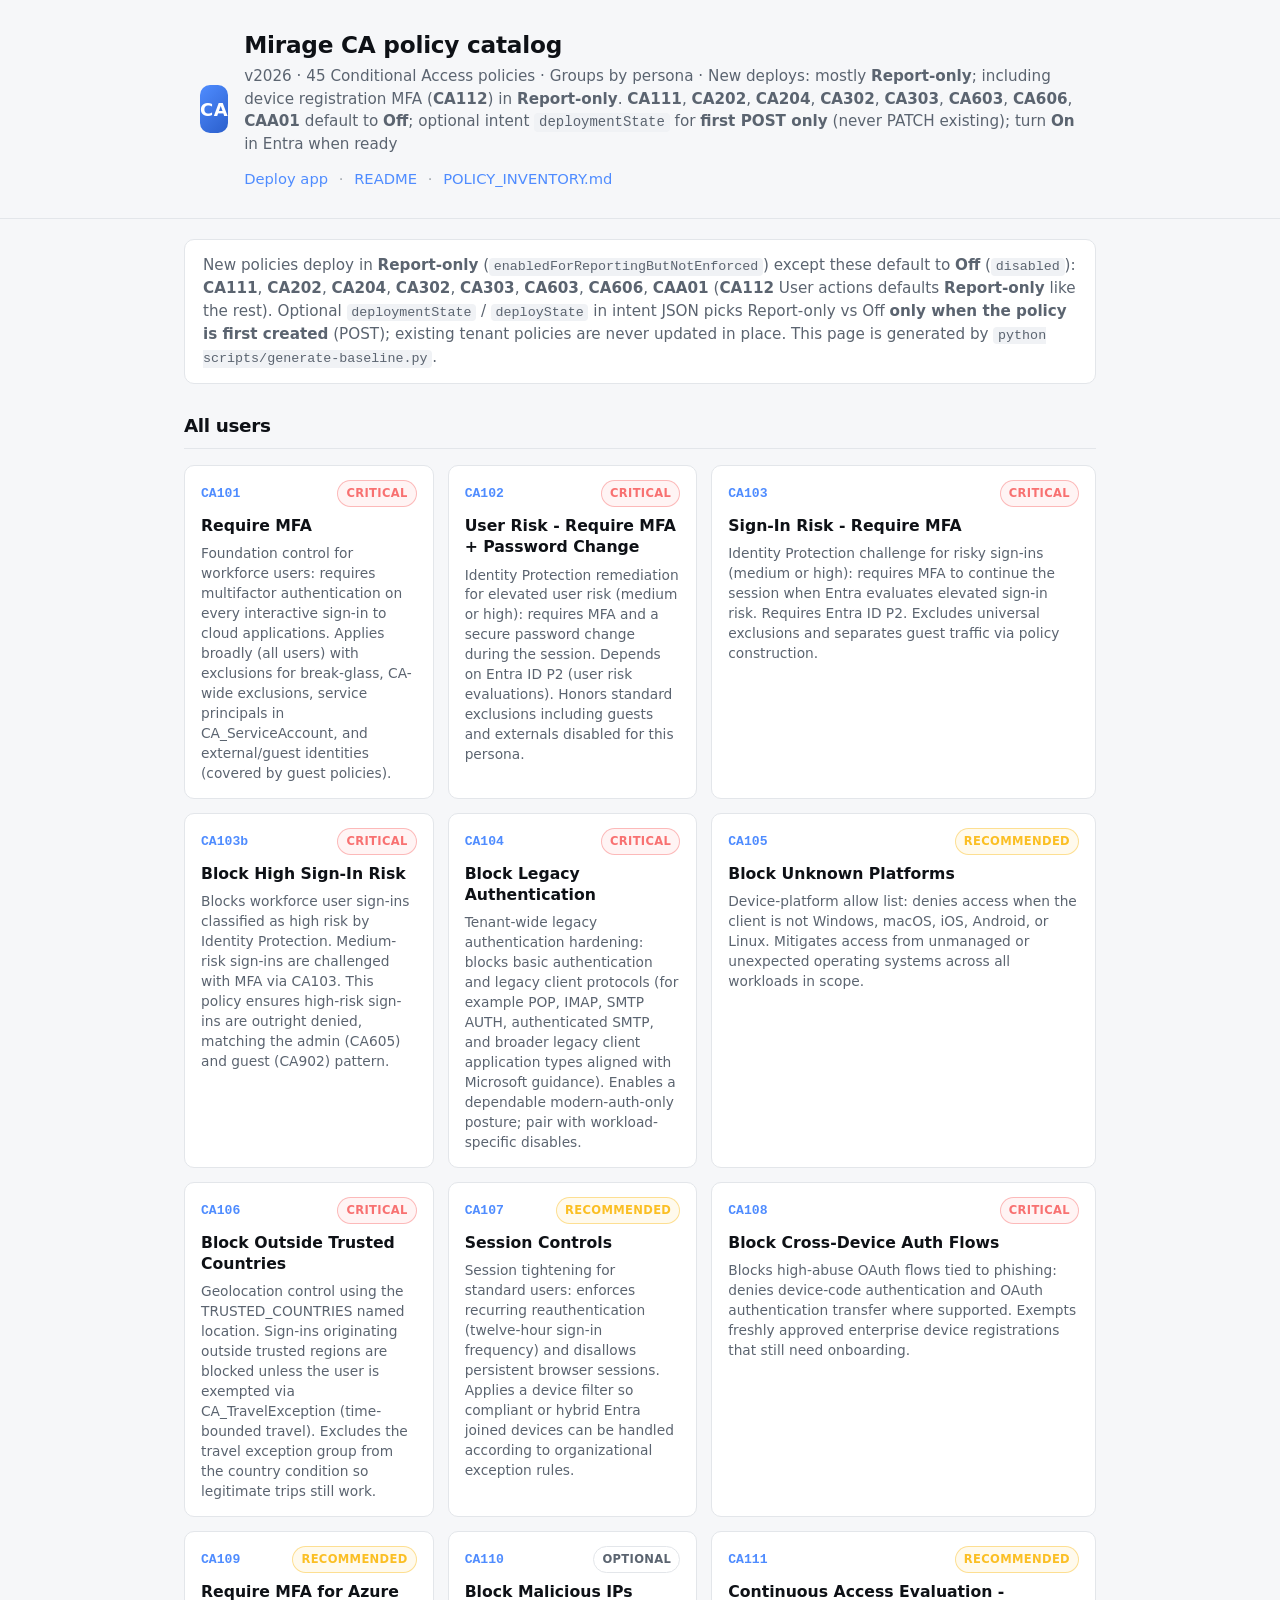
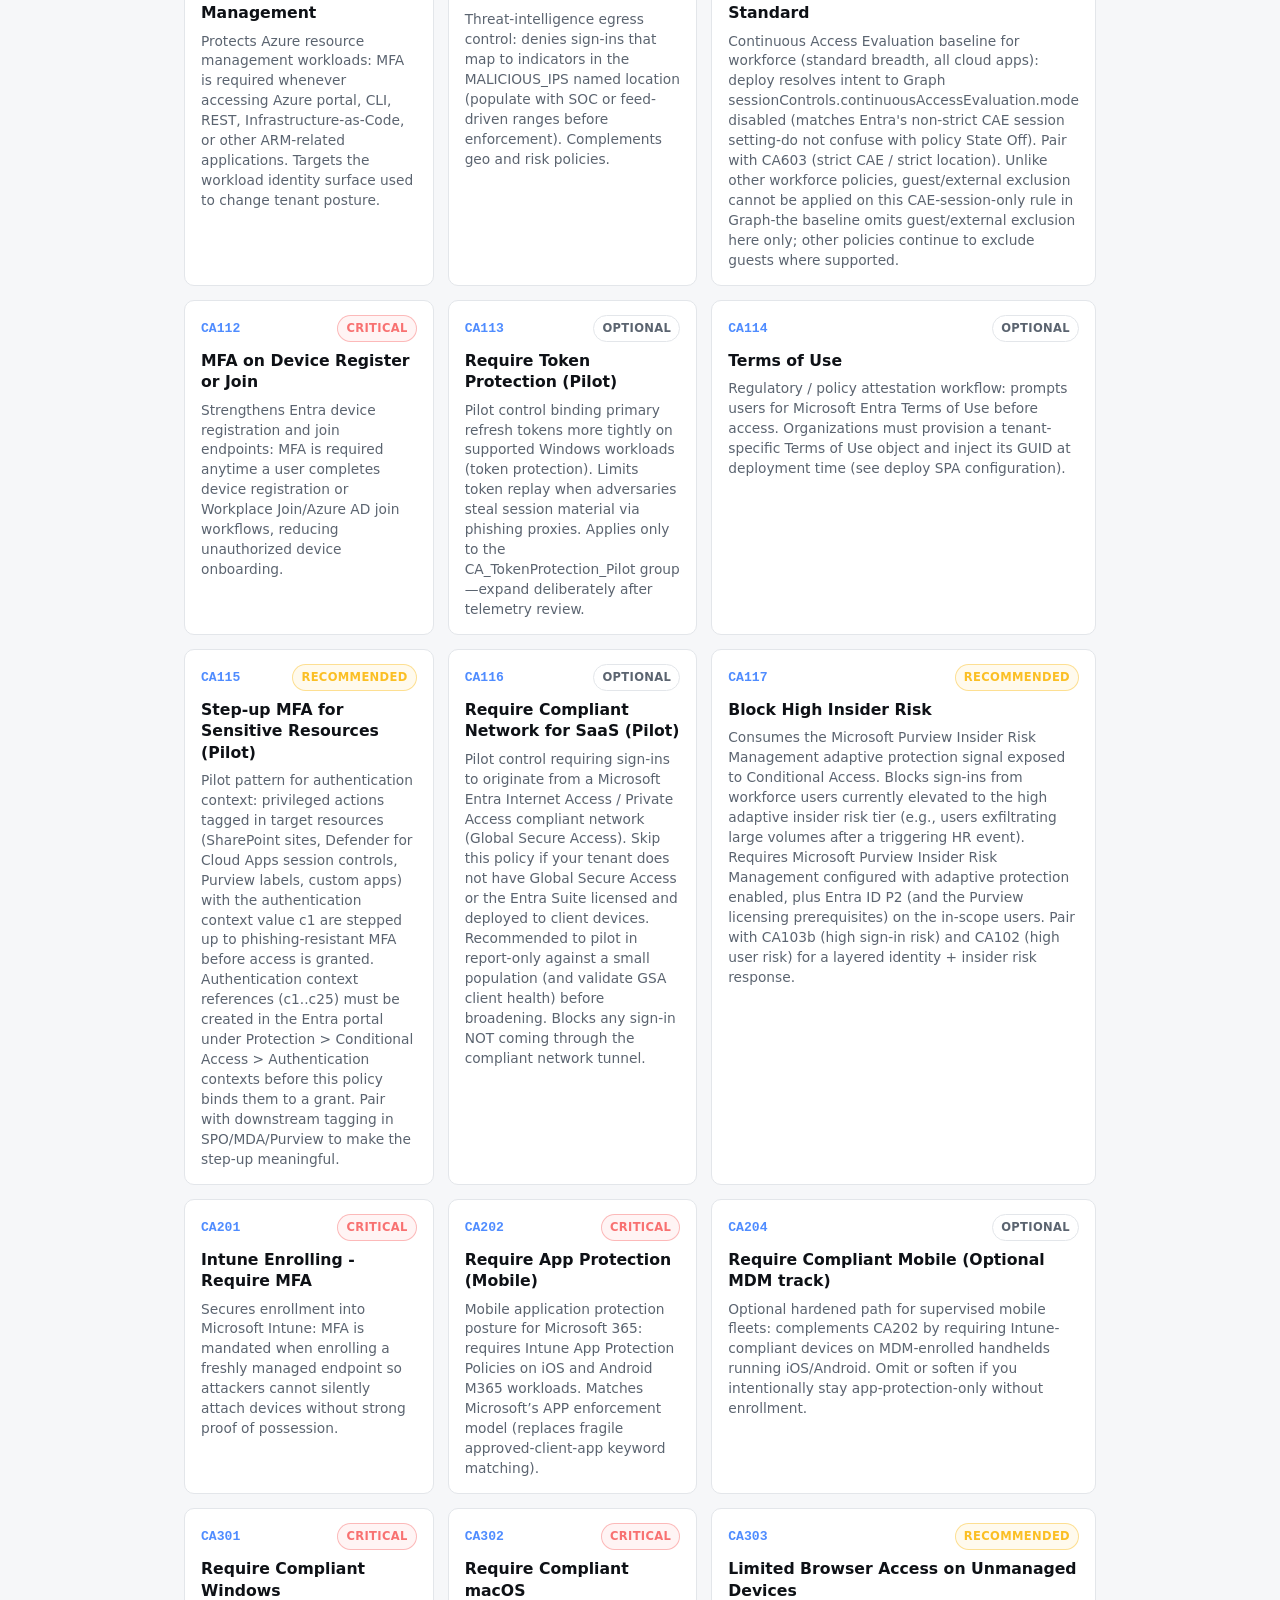
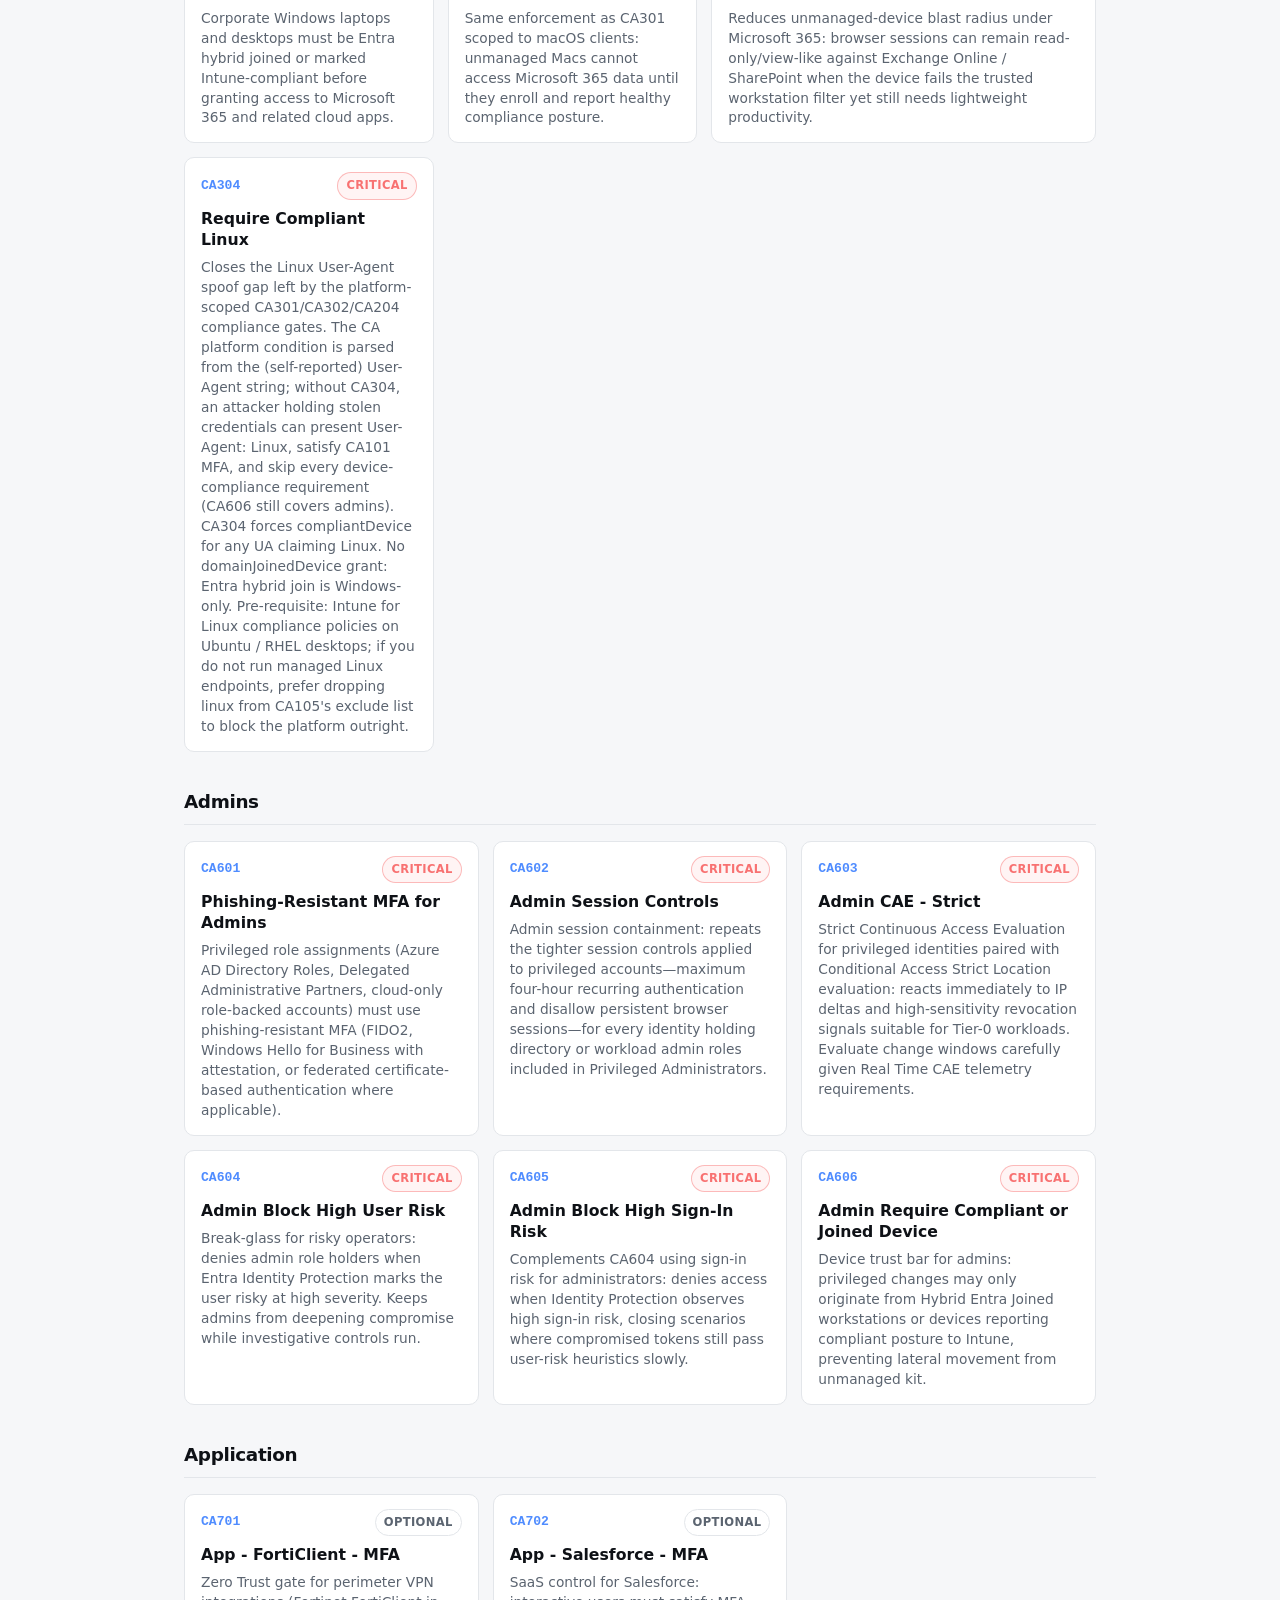
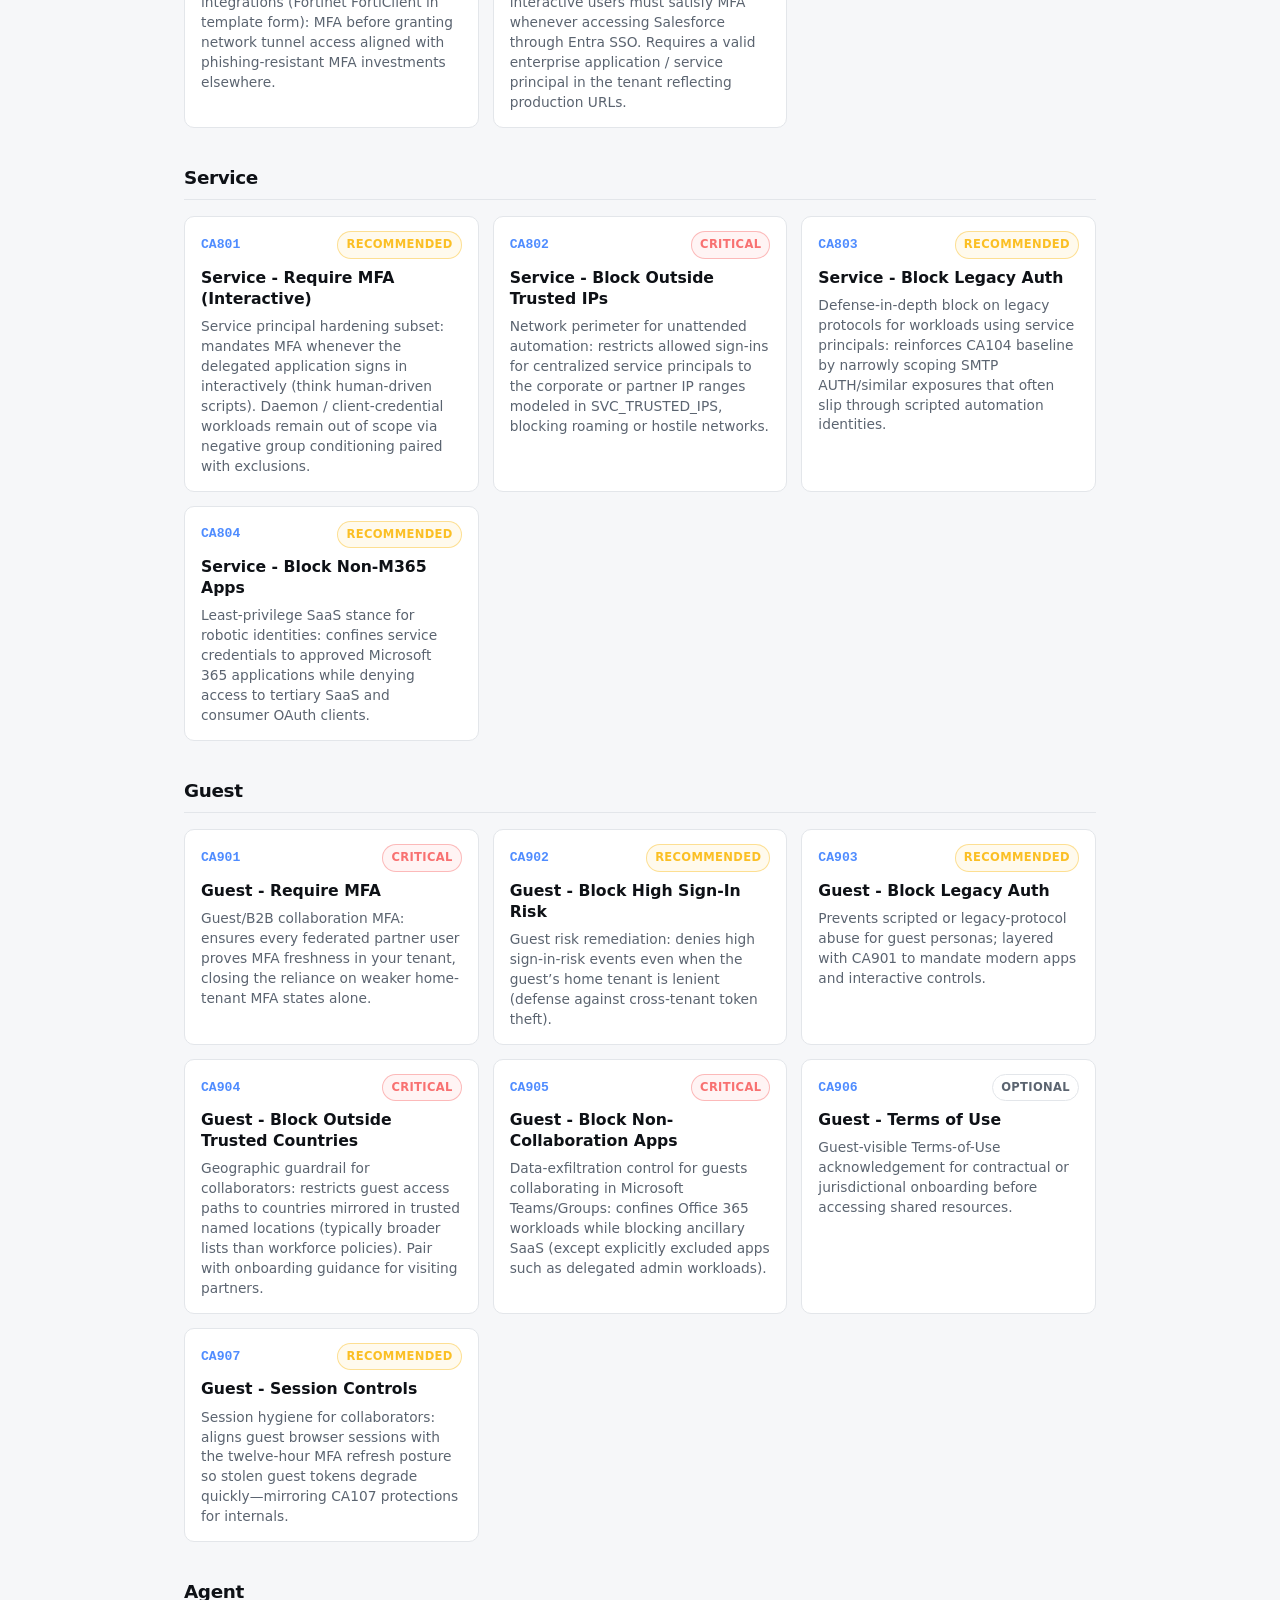
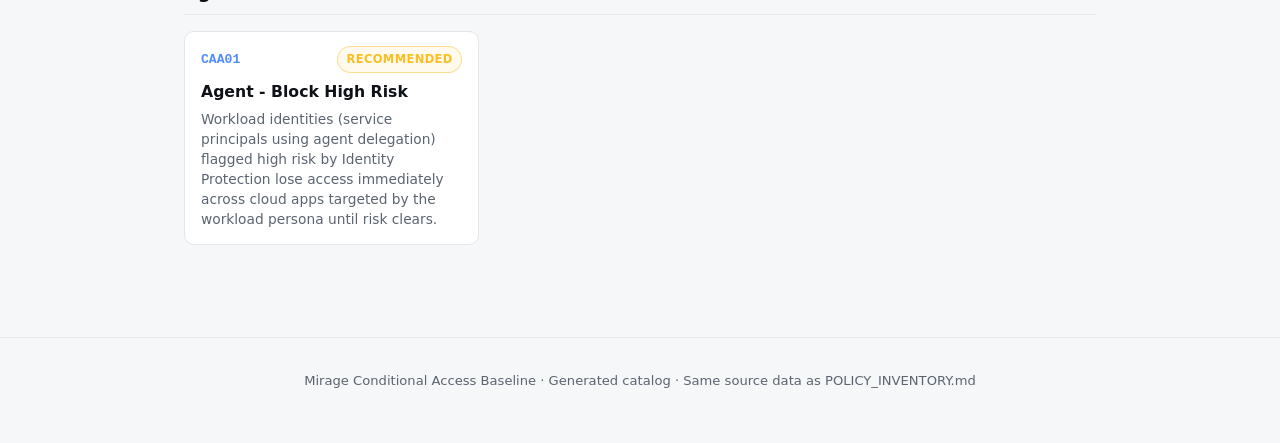
==== commit af666d20: "Add CA103b, CA115, CA116, and CA117 to the Mirage baseline. Ship four workforce policies that were P" ====
--- a/docs/inventory.html
+++ b/docs/inventory.html
@@ -22,7 +22,7 @@
       <span class="logo" aria-hidden="true">CA</span>
       <div>
         <h1>Mirage CA policy catalog</h1>
-        <p class="subtitle">v2026 · 41 Conditional Access policies · Groups by persona · New deploys: mostly <strong>Report-only</strong>; including device registration MFA (<strong>CA112</strong>) in <strong>Report-only</strong>. <strong>CA111</strong>, <strong>CA202</strong>, <strong>CA204</strong>, <strong>CA302</strong>, <strong>CA303</strong>, <strong>CA603</strong>, <strong>CA606</strong>, <strong>CAA01</strong> default to <strong>Off</strong>; optional intent <code>deploymentState</code> for <strong>first POST only</strong> (never PATCH existing); turn <strong>On</strong> in Entra when ready</p>
+        <p class="subtitle">v2026 · 45 Conditional Access policies · Groups by persona · New deploys: mostly <strong>Report-only</strong>; including device registration MFA (<strong>CA112</strong>) in <strong>Report-only</strong>. <strong>CA111</strong>, <strong>CA202</strong>, <strong>CA204</strong>, <strong>CA302</strong>, <strong>CA303</strong>, <strong>CA603</strong>, <strong>CA606</strong>, <strong>CAA01</strong> default to <strong>Off</strong>; optional intent <code>deploymentState</code> for <strong>first POST only</strong> (never PATCH existing); turn <strong>On</strong> in Entra when ready</p>
         <p class="catalog-nav">
           <a href="index.html">Deploy app</a>
           <span aria-hidden="true">·</span>
@@ -60,6 +60,14 @@
   <h3 class="policy-title">Sign-In Risk - Require MFA</h3>
   <p class="policy-desc">Identity Protection challenge for risky sign-ins (medium or high): requires MFA to continue the session when Entra evaluates elevated sign-in risk. Requires Entra ID P2. Excludes universal exclusions and separates guest traffic via policy construction.</p>
 </article>
+<article class="policy-card" id="CA103b">
+  <div class="policy-card__head">
+    <span class="policy-id">CA103b</span>
+    <span class="pill pill--critical">Critical</span>
+  </div>
+  <h3 class="policy-title">Block High Sign-In Risk</h3>
+  <p class="policy-desc">Blocks workforce user sign-ins classified as high risk by Identity Protection. Medium-risk sign-ins are challenged with MFA via CA103. This policy ensures high-risk sign-ins are outright denied, matching the admin (CA605) and guest (CA902) pattern.</p>
+</article>
 <article class="policy-card" id="CA104">
   <div class="policy-card__head">
     <span class="policy-id">CA104</span>
@@ -138,7 +146,7 @@
     <span class="pill pill--optional">Optional</span>
   </div>
   <h3 class="policy-title">Require Token Protection (Pilot)</h3>
-  <p class="policy-desc">Pilot control binding primary refresh tokens more tightly on supported Windows workloads (token protection). Limits token replay when adversaries steal session material via phishing proxies. Applies only to the CA_TokenProtection_Pilot group-expand deliberately after telemetry review.</p>
+  <p class="policy-desc">Pilot control binding primary refresh tokens more tightly on supported Windows workloads (token protection). Limits token replay when adversaries steal session material via phishing proxies. Applies only to the CA_TokenProtection_Pilot group—expand deliberately after telemetry review.</p>
 </article>
 <article class="policy-card" id="CA114">
   <div class="policy-card__head">
@@ -148,6 +156,30 @@
   <h3 class="policy-title">Terms of Use</h3>
   <p class="policy-desc">Regulatory / policy attestation workflow: prompts users for Microsoft Entra Terms of Use before access. Organizations must provision a tenant-specific Terms of Use object and inject its GUID at deployment time (see deploy SPA configuration).</p>
 </article>
+<article class="policy-card" id="CA115">
+  <div class="policy-card__head">
+    <span class="policy-id">CA115</span>
+    <span class="pill pill--recommended">Recommended</span>
+  </div>
+  <h3 class="policy-title">Step-up MFA for Sensitive Resources (Pilot)</h3>
+  <p class="policy-desc">Pilot pattern for authentication context: privileged actions tagged in target resources (SharePoint sites, Defender for Cloud Apps session controls, Purview labels, custom apps) with the authentication context value c1 are stepped up to phishing-resistant MFA before access is granted. Authentication context references (c1..c25) must be created in the Entra portal under Protection &gt; Conditional Access &gt; Authentication contexts before this policy binds them to a grant. Pair with downstream tagging in SPO/MDA/Purview to make the step-up meaningful.</p>
+</article>
+<article class="policy-card" id="CA116">
+  <div class="policy-card__head">
+    <span class="policy-id">CA116</span>
+    <span class="pill pill--optional">Optional</span>
+  </div>
+  <h3 class="policy-title">Require Compliant Network for SaaS (Pilot)</h3>
+  <p class="policy-desc">Pilot control requiring sign-ins to originate from a Microsoft Entra Internet Access / Private Access compliant network (Global Secure Access). Skip this policy if your tenant does not have Global Secure Access or the Entra Suite licensed and deployed to client devices. Recommended to pilot in report-only against a small population (and validate GSA client health) before broadening. Blocks any sign-in NOT coming through the compliant network tunnel.</p>
+</article>
+<article class="policy-card" id="CA117">
+  <div class="policy-card__head">
+    <span class="policy-id">CA117</span>
+    <span class="pill pill--recommended">Recommended</span>
+  </div>
+  <h3 class="policy-title">Block High Insider Risk</h3>
+  <p class="policy-desc">Consumes the Microsoft Purview Insider Risk Management adaptive protection signal exposed to Conditional Access. Blocks sign-ins from workforce users currently elevated to the high adaptive insider risk tier (e.g., users exfiltrating large volumes after a triggering HR event). Requires Microsoft Purview Insider Risk Management configured with adaptive protection enabled, plus Entra ID P2 (and the Purview licensing prerequisites) on the in-scope users. Pair with CA103b (high sign-in risk) and CA102 (high user risk) for a layered identity + insider risk response.</p>
+</article>
 <article class="policy-card" id="CA201">
   <div class="policy-card__head">
     <span class="policy-id">CA201</span>
@@ -220,7 +252,7 @@
     <span class="pill pill--critical">Critical</span>
   </div>
   <h3 class="policy-title">Admin Session Controls</h3>
-  <p class="policy-desc">Admin session containment: repeats the tighter session controls applied to privileged accounts-maximum four-hour recurring authentication and disallow persistent browser sessions-for every identity holding directory or workload admin roles included in Privileged Administrators.</p>
+  <p class="policy-desc">Admin session containment: repeats the tighter session controls applied to privileged accounts—maximum four-hour recurring authentication and disallow persistent browser sessions—for every identity holding directory or workload admin roles included in Privileged Administrators.</p>
 </article>
 <article class="policy-card" id="CA603">
   <div class="policy-card__head">
@@ -362,7 +394,7 @@
     <span class="pill pill--recommended">Recommended</span>
   </div>
   <h3 class="policy-title">Guest - Session Controls</h3>
-  <p class="policy-desc">Session hygiene for collaborators: aligns guest browser sessions with the twelve-hour MFA refresh posture so stolen guest tokens degrade quickly-mirroring CA107 protections for internals.</p>
+  <p class="policy-desc">Session hygiene for collaborators: aligns guest browser sessions with the twelve-hour MFA refresh posture so stolen guest tokens degrade quickly—mirroring CA107 protections for internals.</p>
 </article>
 </div></section>
 <section class="persona-block"><h2 class="persona-heading">Agent</h2><div class="policy-grid">
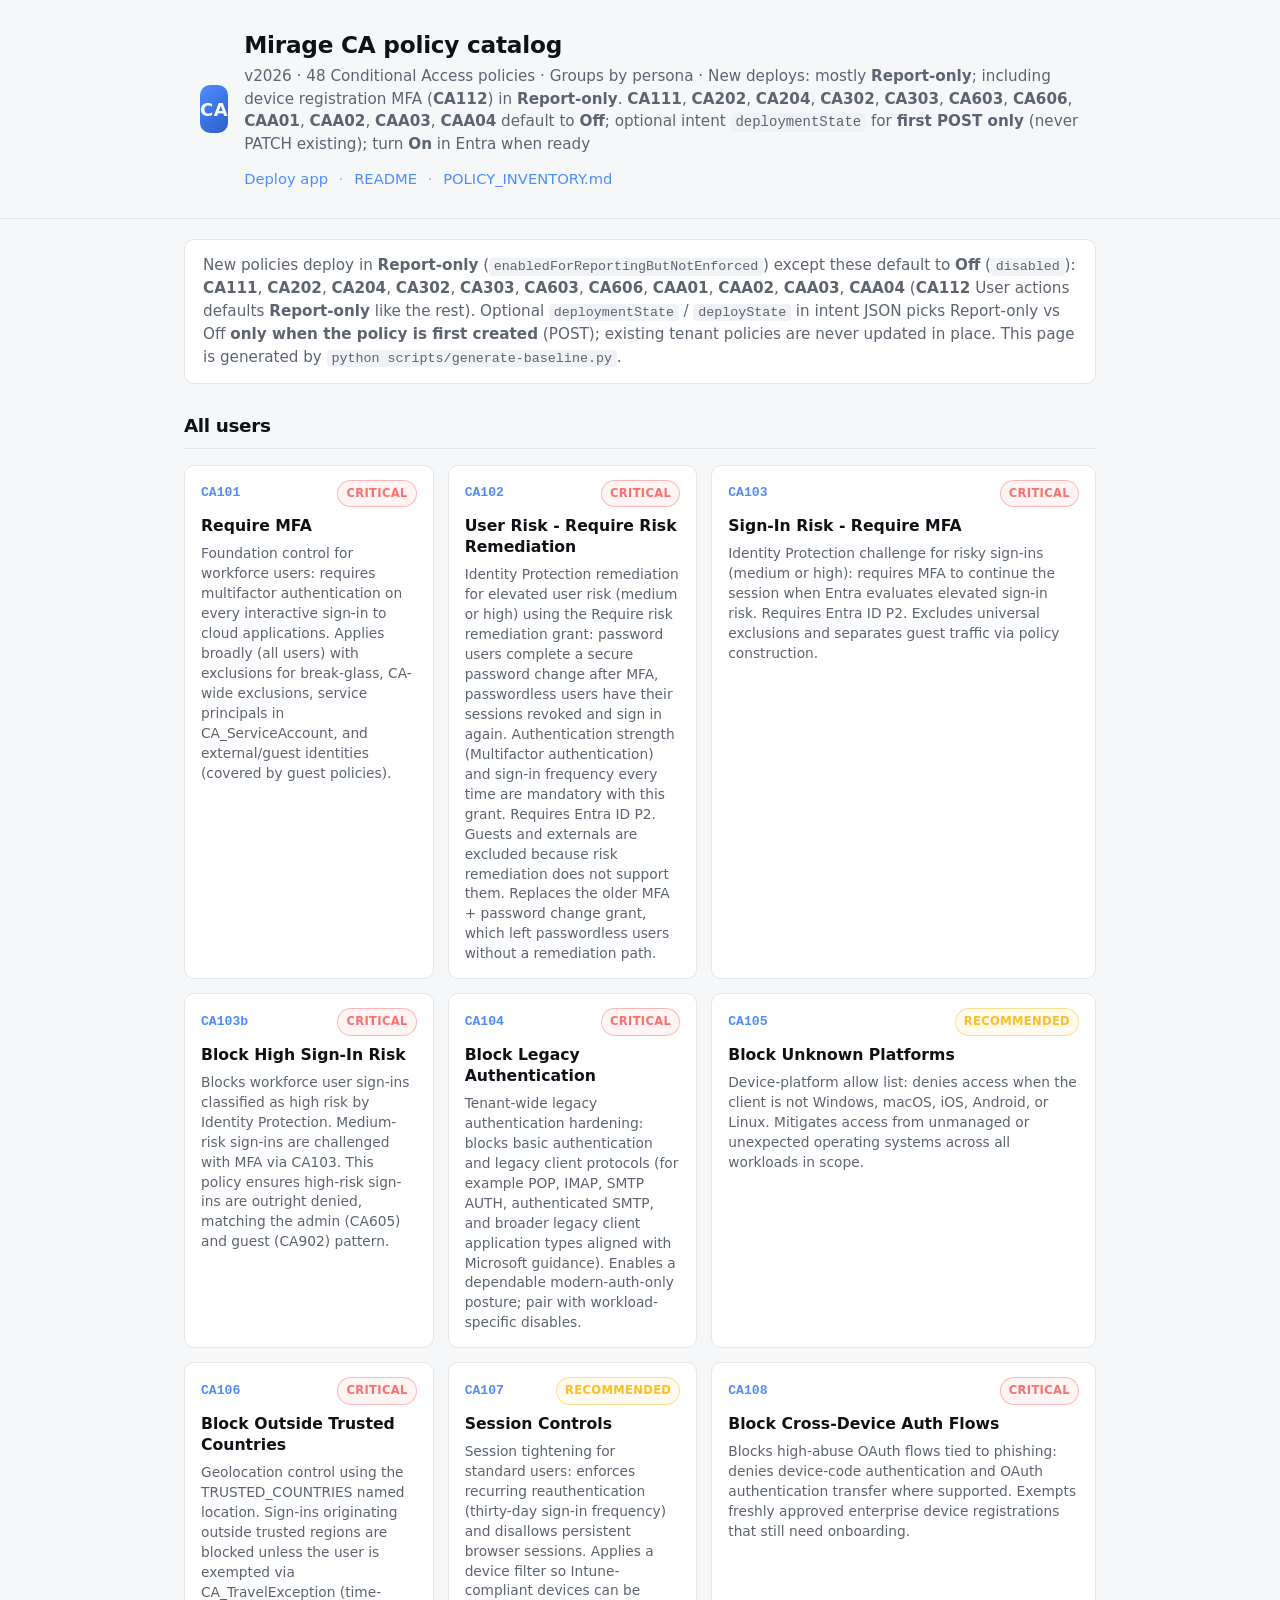
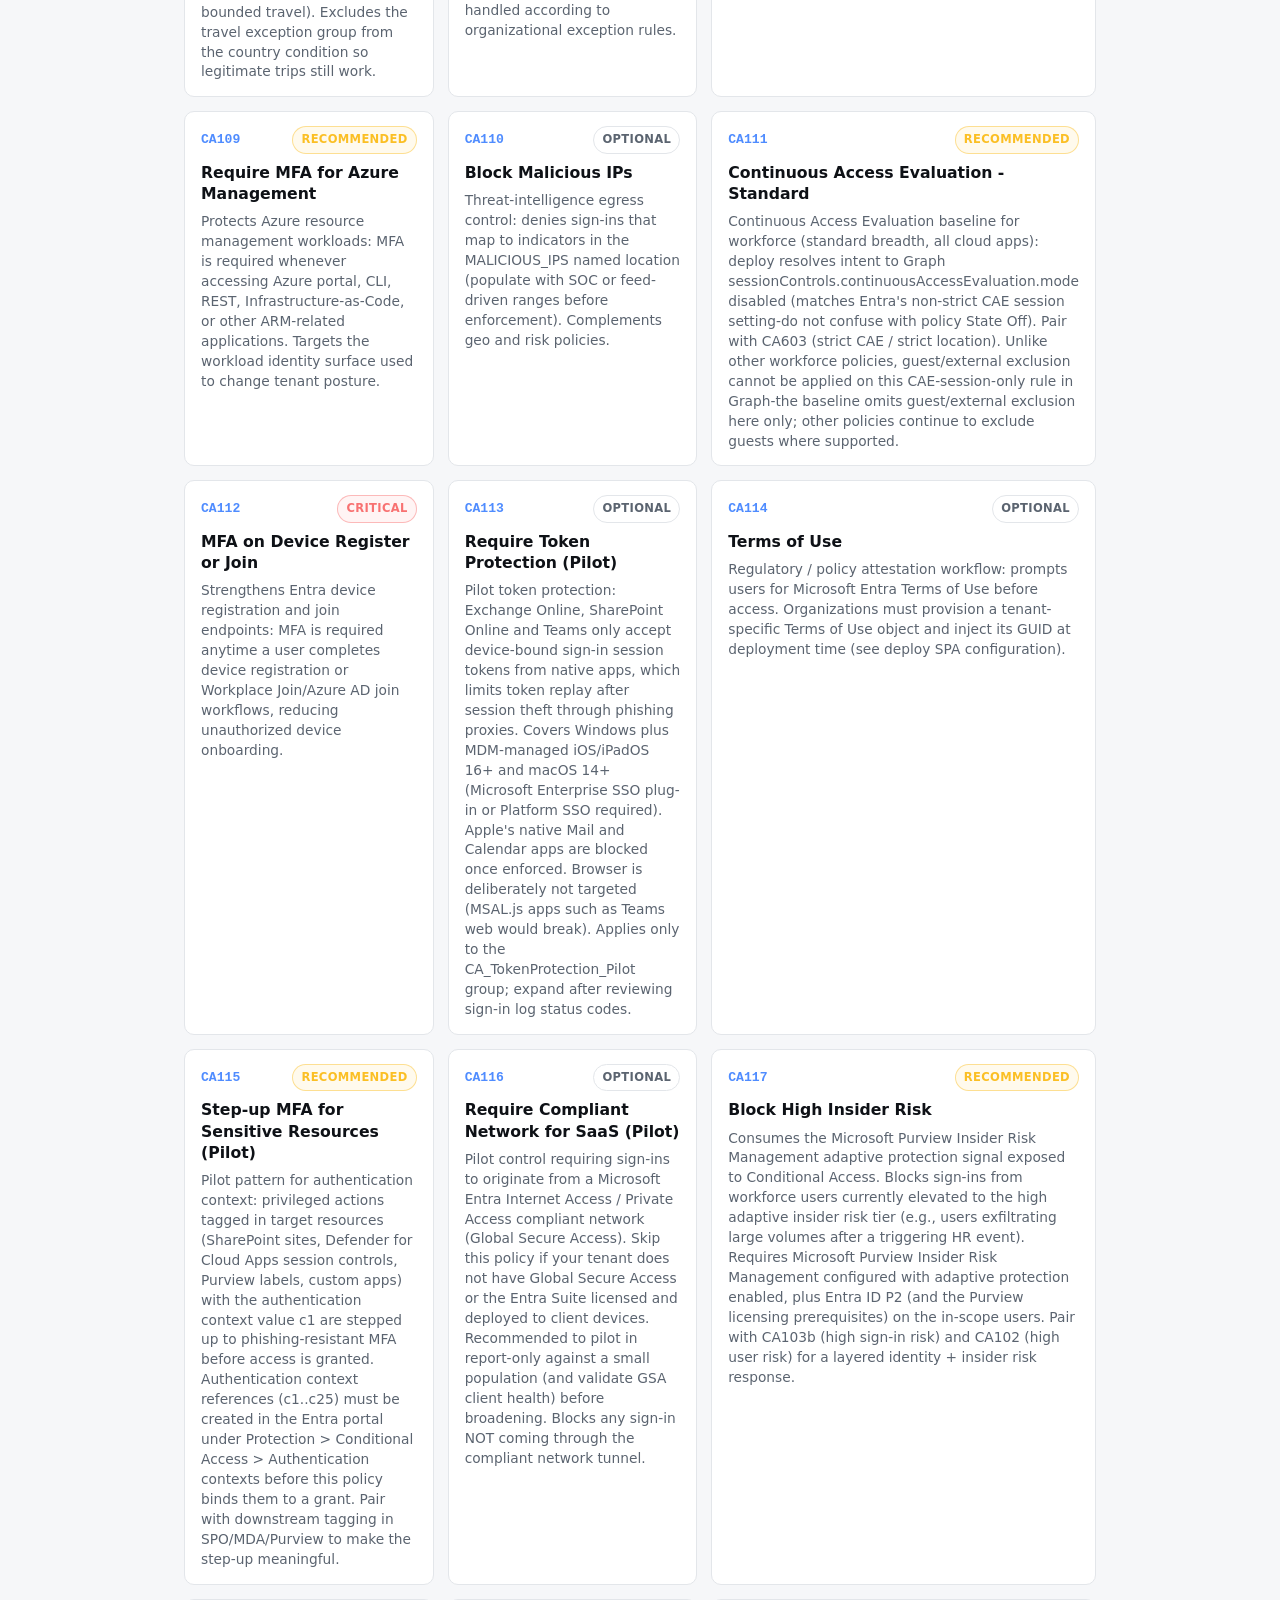
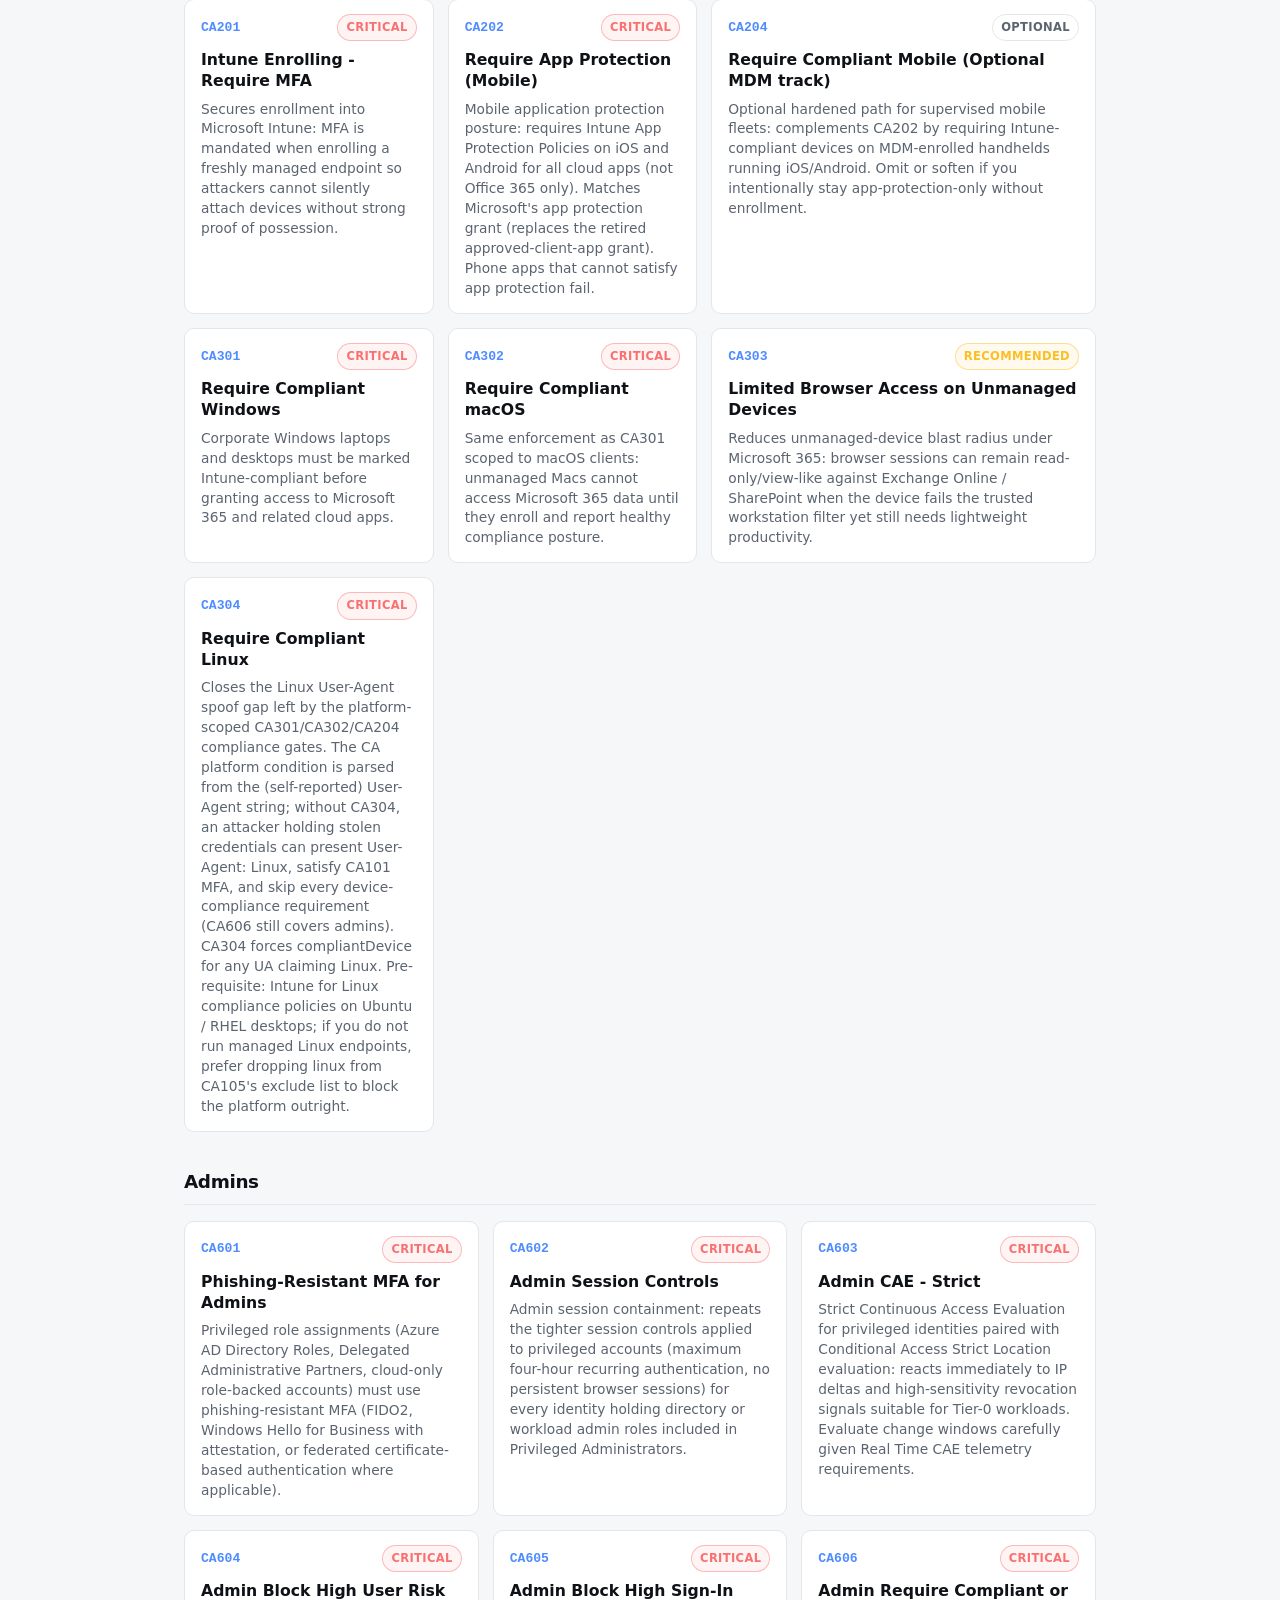
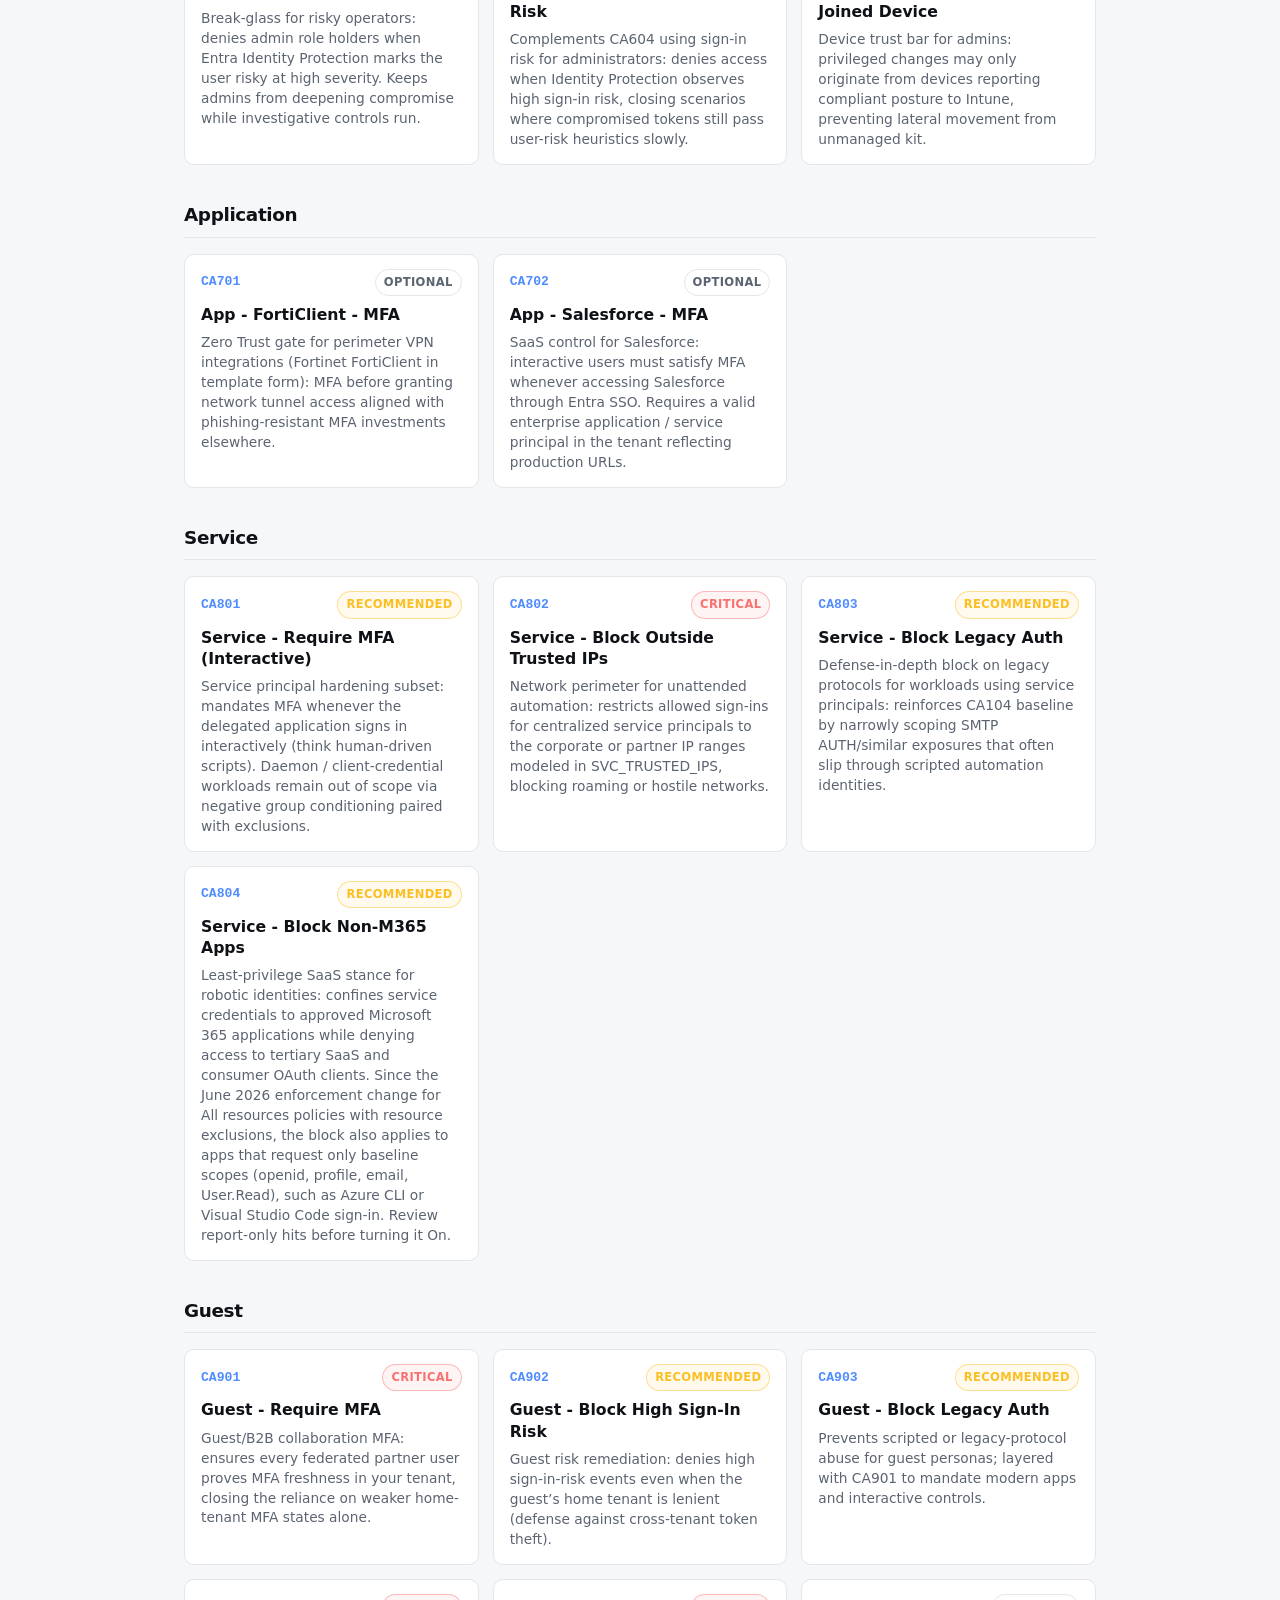
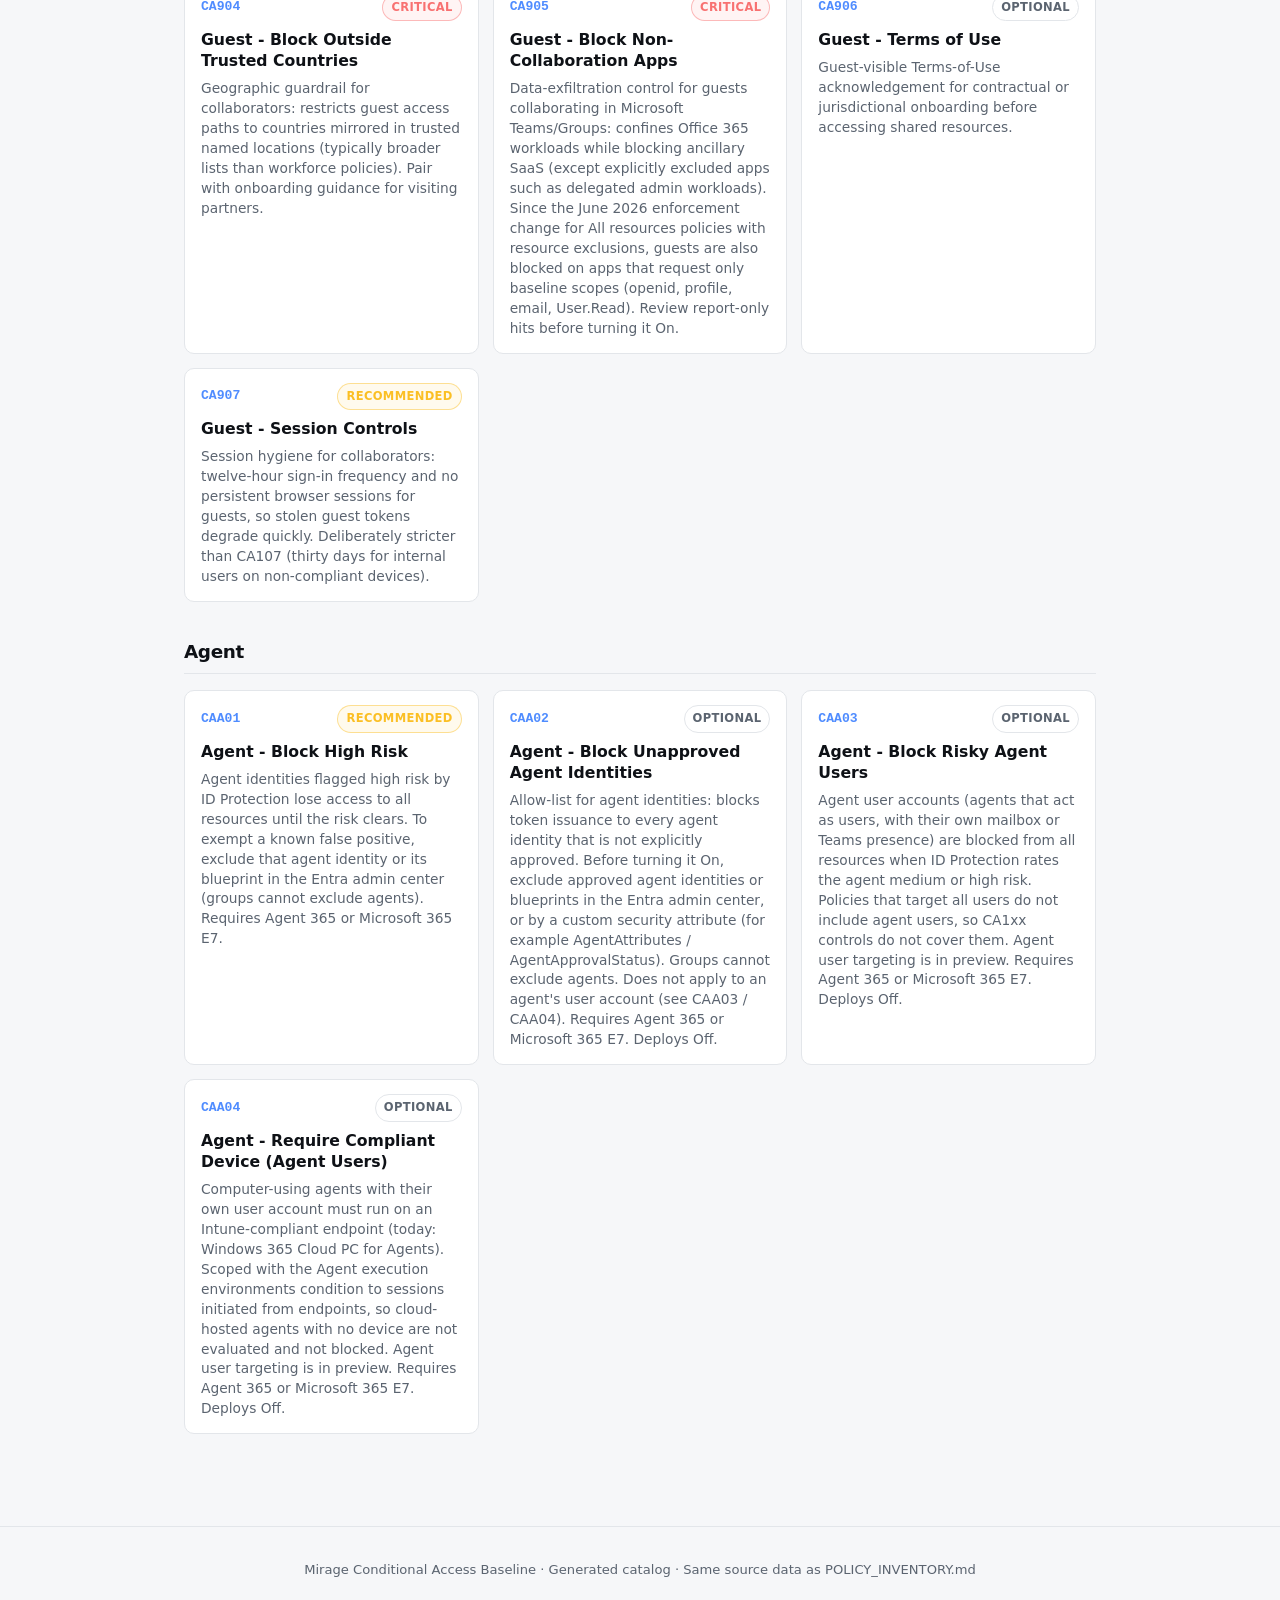
==== commit 1229df95: "Baseline v2026.2: no hybrid join, risk remediation, agent policies - Hybrid join removed (CA107/CA30" ====
--- a/docs/inventory.html
+++ b/docs/inventory.html
@@ -22,7 +22,7 @@
       <span class="logo" aria-hidden="true">CA</span>
       <div>
         <h1>Mirage CA policy catalog</h1>
-        <p class="subtitle">v2026 · 45 Conditional Access policies · Groups by persona · New deploys: mostly <strong>Report-only</strong>; including device registration MFA (<strong>CA112</strong>) in <strong>Report-only</strong>. <strong>CA111</strong>, <strong>CA202</strong>, <strong>CA204</strong>, <strong>CA302</strong>, <strong>CA303</strong>, <strong>CA603</strong>, <strong>CA606</strong>, <strong>CAA01</strong> default to <strong>Off</strong>; optional intent <code>deploymentState</code> for <strong>first POST only</strong> (never PATCH existing); turn <strong>On</strong> in Entra when ready</p>
+        <p class="subtitle">v2026 · 48 Conditional Access policies · Groups by persona · New deploys: mostly <strong>Report-only</strong>; including device registration MFA (<strong>CA112</strong>) in <strong>Report-only</strong>. <strong>CA111</strong>, <strong>CA202</strong>, <strong>CA204</strong>, <strong>CA302</strong>, <strong>CA303</strong>, <strong>CA603</strong>, <strong>CA606</strong>, <strong>CAA01</strong>, <strong>CAA02</strong>, <strong>CAA03</strong>, <strong>CAA04</strong> default to <strong>Off</strong>; optional intent <code>deploymentState</code> for <strong>first POST only</strong> (never PATCH existing); turn <strong>On</strong> in Entra when ready</p>
         <p class="catalog-nav">
           <a href="index.html">Deploy app</a>
           <span aria-hidden="true">·</span>
@@ -34,7 +34,7 @@
     </div>
   </header>
   <main id="main-content" class="catalog-main">
-    <p class="catalog-lede">New policies deploy in <strong>Report-only</strong> (<code>enabledForReportingButNotEnforced</code>) except these default to <strong>Off</strong> (<code>disabled</code>): <strong>CA111</strong>, <strong>CA202</strong>, <strong>CA204</strong>, <strong>CA302</strong>, <strong>CA303</strong>, <strong>CA603</strong>, <strong>CA606</strong>, <strong>CAA01</strong> (<strong>CA112</strong> User actions defaults <strong>Report-only</strong> like the rest). Optional <code>deploymentState</code> / <code>deployState</code> in intent JSON picks Report-only vs Off <strong>only when the policy is first created</strong> (POST); existing tenant policies are never updated in place. This page is generated by <code>python scripts/generate-baseline.py</code>.</p>
+    <p class="catalog-lede">New policies deploy in <strong>Report-only</strong> (<code>enabledForReportingButNotEnforced</code>) except these default to <strong>Off</strong> (<code>disabled</code>): <strong>CA111</strong>, <strong>CA202</strong>, <strong>CA204</strong>, <strong>CA302</strong>, <strong>CA303</strong>, <strong>CA603</strong>, <strong>CA606</strong>, <strong>CAA01</strong>, <strong>CAA02</strong>, <strong>CAA03</strong>, <strong>CAA04</strong> (<strong>CA112</strong> User actions defaults <strong>Report-only</strong> like the rest). Optional <code>deploymentState</code> / <code>deployState</code> in intent JSON picks Report-only vs Off <strong>only when the policy is first created</strong> (POST); existing tenant policies are never updated in place. This page is generated by <code>python scripts/generate-baseline.py</code>.</p>
     <section class="persona-block"><h2 class="persona-heading">All users</h2><div class="policy-grid">
 <article class="policy-card" id="CA101">
   <div class="policy-card__head">
@@ -49,8 +49,8 @@
     <span class="policy-id">CA102</span>
     <span class="pill pill--critical">Critical</span>
   </div>
-  <h3 class="policy-title">User Risk - Require MFA + Password Change</h3>
-  <p class="policy-desc">Identity Protection remediation for elevated user risk (medium or high): requires MFA and a secure password change during the session. Depends on Entra ID P2 (user risk evaluations). Honors standard exclusions including guests and externals disabled for this persona.</p>
+  <h3 class="policy-title">User Risk - Require Risk Remediation</h3>
+  <p class="policy-desc">Identity Protection remediation for elevated user risk (medium or high) using the Require risk remediation grant: password users complete a secure password change after MFA, passwordless users have their sessions revoked and sign in again. Authentication strength (Multifactor authentication) and sign-in frequency every time are mandatory with this grant. Requires Entra ID P2. Guests and externals are excluded because risk remediation does not support them. Replaces the older MFA + password change grant, which left passwordless users without a remediation path.</p>
 </article>
 <article class="policy-card" id="CA103">
   <div class="policy-card__head">
@@ -98,7 +98,7 @@
     <span class="pill pill--recommended">Recommended</span>
   </div>
   <h3 class="policy-title">Session Controls</h3>
-  <p class="policy-desc">Session tightening for standard users: enforces recurring reauthentication (twelve-hour sign-in frequency) and disallows persistent browser sessions. Applies a device filter so compliant or hybrid Entra joined devices can be handled according to organizational exception rules.</p>
+  <p class="policy-desc">Session tightening for standard users: enforces recurring reauthentication (thirty-day sign-in frequency) and disallows persistent browser sessions. Applies a device filter so Intune-compliant devices can be handled according to organizational exception rules.</p>
 </article>
 <article class="policy-card" id="CA108">
   <div class="policy-card__head">
@@ -146,7 +146,7 @@
     <span class="pill pill--optional">Optional</span>
   </div>
   <h3 class="policy-title">Require Token Protection (Pilot)</h3>
-  <p class="policy-desc">Pilot control binding primary refresh tokens more tightly on supported Windows workloads (token protection). Limits token replay when adversaries steal session material via phishing proxies. Applies only to the CA_TokenProtection_Pilot group—expand deliberately after telemetry review.</p>
+  <p class="policy-desc">Pilot token protection: Exchange Online, SharePoint Online and Teams only accept device-bound sign-in session tokens from native apps, which limits token replay after session theft through phishing proxies. Covers Windows plus MDM-managed iOS/iPadOS 16+ and macOS 14+ (Microsoft Enterprise SSO plug-in or Platform SSO required). Apple&#x27;s native Mail and Calendar apps are blocked once enforced. Browser is deliberately not targeted (MSAL.js apps such as Teams web would break). Applies only to the CA_TokenProtection_Pilot group; expand after reviewing sign-in log status codes.</p>
 </article>
 <article class="policy-card" id="CA114">
   <div class="policy-card__head">
@@ -194,7 +194,7 @@
     <span class="pill pill--critical">Critical</span>
   </div>
   <h3 class="policy-title">Require App Protection (Mobile)</h3>
-  <p class="policy-desc">Mobile application protection posture for Microsoft 365: requires Intune App Protection Policies on iOS and Android M365 workloads. Matches Microsoft’s APP enforcement model (replaces fragile approved-client-app keyword matching).</p>
+  <p class="policy-desc">Mobile application protection posture: requires Intune App Protection Policies on iOS and Android for all cloud apps (not Office 365 only). Matches Microsoft&#x27;s app protection grant (replaces the retired approved-client-app grant). Phone apps that cannot satisfy app protection fail.</p>
 </article>
 <article class="policy-card" id="CA204">
   <div class="policy-card__head">
@@ -210,7 +210,7 @@
     <span class="pill pill--critical">Critical</span>
   </div>
   <h3 class="policy-title">Require Compliant Windows</h3>
-  <p class="policy-desc">Corporate Windows laptops and desktops must be Entra hybrid joined or marked Intune-compliant before granting access to Microsoft 365 and related cloud apps.</p>
+  <p class="policy-desc">Corporate Windows laptops and desktops must be marked Intune-compliant before granting access to Microsoft 365 and related cloud apps.</p>
 </article>
 <article class="policy-card" id="CA302">
   <div class="policy-card__head">
@@ -234,7 +234,7 @@
     <span class="pill pill--critical">Critical</span>
   </div>
   <h3 class="policy-title">Require Compliant Linux</h3>
-  <p class="policy-desc">Closes the Linux User-Agent spoof gap left by the platform-scoped CA301/CA302/CA204 compliance gates. The CA platform condition is parsed from the (self-reported) User-Agent string; without CA304, an attacker holding stolen credentials can present User-Agent: Linux, satisfy CA101 MFA, and skip every device-compliance requirement (CA606 still covers admins). CA304 forces compliantDevice for any UA claiming Linux. No domainJoinedDevice grant: Entra hybrid join is Windows-only. Pre-requisite: Intune for Linux compliance policies on Ubuntu / RHEL desktops; if you do not run managed Linux endpoints, prefer dropping linux from CA105&#x27;s exclude list to block the platform outright.</p>
+  <p class="policy-desc">Closes the Linux User-Agent spoof gap left by the platform-scoped CA301/CA302/CA204 compliance gates. The CA platform condition is parsed from the (self-reported) User-Agent string; without CA304, an attacker holding stolen credentials can present User-Agent: Linux, satisfy CA101 MFA, and skip every device-compliance requirement (CA606 still covers admins). CA304 forces compliantDevice for any UA claiming Linux. Pre-requisite: Intune for Linux compliance policies on Ubuntu / RHEL desktops; if you do not run managed Linux endpoints, prefer dropping linux from CA105&#x27;s exclude list to block the platform outright.</p>
 </article>
 </div></section>
 <section class="persona-block"><h2 class="persona-heading">Admins</h2><div class="policy-grid">
@@ -252,7 +252,7 @@
     <span class="pill pill--critical">Critical</span>
   </div>
   <h3 class="policy-title">Admin Session Controls</h3>
-  <p class="policy-desc">Admin session containment: repeats the tighter session controls applied to privileged accounts—maximum four-hour recurring authentication and disallow persistent browser sessions—for every identity holding directory or workload admin roles included in Privileged Administrators.</p>
+  <p class="policy-desc">Admin session containment: repeats the tighter session controls applied to privileged accounts (maximum four-hour recurring authentication, no persistent browser sessions) for every identity holding directory or workload admin roles included in Privileged Administrators.</p>
 </article>
 <article class="policy-card" id="CA603">
   <div class="policy-card__head">
@@ -284,7 +284,7 @@
     <span class="pill pill--critical">Critical</span>
   </div>
   <h3 class="policy-title">Admin Require Compliant or Joined Device</h3>
-  <p class="policy-desc">Device trust bar for admins: privileged changes may only originate from Hybrid Entra Joined workstations or devices reporting compliant posture to Intune, preventing lateral movement from unmanaged kit.</p>
+  <p class="policy-desc">Device trust bar for admins: privileged changes may only originate from devices reporting compliant posture to Intune, preventing lateral movement from unmanaged kit.</p>
 </article>
 </div></section>
 <section class="persona-block"><h2 class="persona-heading">Application</h2><div class="policy-grid">
@@ -336,7 +336,7 @@
     <span class="pill pill--recommended">Recommended</span>
   </div>
   <h3 class="policy-title">Service - Block Non-M365 Apps</h3>
-  <p class="policy-desc">Least-privilege SaaS stance for robotic identities: confines service credentials to approved Microsoft 365 applications while denying access to tertiary SaaS and consumer OAuth clients.</p>
+  <p class="policy-desc">Least-privilege SaaS stance for robotic identities: confines service credentials to approved Microsoft 365 applications while denying access to tertiary SaaS and consumer OAuth clients. Since the June 2026 enforcement change for All resources policies with resource exclusions, the block also applies to apps that request only baseline scopes (openid, profile, email, User.Read), such as Azure CLI or Visual Studio Code sign-in. Review report-only hits before turning it On.</p>
 </article>
 </div></section>
 <section class="persona-block"><h2 class="persona-heading">Guest</h2><div class="policy-grid">
@@ -378,7 +378,7 @@
     <span class="pill pill--critical">Critical</span>
   </div>
   <h3 class="policy-title">Guest - Block Non-Collaboration Apps</h3>
-  <p class="policy-desc">Data-exfiltration control for guests collaborating in Microsoft Teams/Groups: confines Office 365 workloads while blocking ancillary SaaS (except explicitly excluded apps such as delegated admin workloads).</p>
+  <p class="policy-desc">Data-exfiltration control for guests collaborating in Microsoft Teams/Groups: confines Office 365 workloads while blocking ancillary SaaS (except explicitly excluded apps such as delegated admin workloads). Since the June 2026 enforcement change for All resources policies with resource exclusions, guests are also blocked on apps that request only baseline scopes (openid, profile, email, User.Read). Review report-only hits before turning it On.</p>
 </article>
 <article class="policy-card" id="CA906">
   <div class="policy-card__head">
@@ -394,7 +394,7 @@
     <span class="pill pill--recommended">Recommended</span>
   </div>
   <h3 class="policy-title">Guest - Session Controls</h3>
-  <p class="policy-desc">Session hygiene for collaborators: aligns guest browser sessions with the twelve-hour MFA refresh posture so stolen guest tokens degrade quickly—mirroring CA107 protections for internals.</p>
+  <p class="policy-desc">Session hygiene for collaborators: twelve-hour sign-in frequency and no persistent browser sessions for guests, so stolen guest tokens degrade quickly. Deliberately stricter than CA107 (thirty days for internal users on non-compliant devices).</p>
 </article>
 </div></section>
 <section class="persona-block"><h2 class="persona-heading">Agent</h2><div class="policy-grid">
@@ -404,7 +404,31 @@
     <span class="pill pill--recommended">Recommended</span>
   </div>
   <h3 class="policy-title">Agent - Block High Risk</h3>
-  <p class="policy-desc">Workload identities (service principals using agent delegation) flagged high risk by Identity Protection lose access immediately across cloud apps targeted by the workload persona until risk clears.</p>
+  <p class="policy-desc">Agent identities flagged high risk by ID Protection lose access to all resources until the risk clears. To exempt a known false positive, exclude that agent identity or its blueprint in the Entra admin center (groups cannot exclude agents). Requires Agent 365 or Microsoft 365 E7.</p>
+</article>
+<article class="policy-card" id="CAA02">
+  <div class="policy-card__head">
+    <span class="policy-id">CAA02</span>
+    <span class="pill pill--optional">Optional</span>
+  </div>
+  <h3 class="policy-title">Agent - Block Unapproved Agent Identities</h3>
+  <p class="policy-desc">Allow-list for agent identities: blocks token issuance to every agent identity that is not explicitly approved. Before turning it On, exclude approved agent identities or blueprints in the Entra admin center, or by a custom security attribute (for example AgentAttributes / AgentApprovalStatus). Groups cannot exclude agents. Does not apply to an agent&#x27;s user account (see CAA03 / CAA04). Requires Agent 365 or Microsoft 365 E7. Deploys Off.</p>
+</article>
+<article class="policy-card" id="CAA03">
+  <div class="policy-card__head">
+    <span class="policy-id">CAA03</span>
+    <span class="pill pill--optional">Optional</span>
+  </div>
+  <h3 class="policy-title">Agent - Block Risky Agent Users</h3>
+  <p class="policy-desc">Agent user accounts (agents that act as users, with their own mailbox or Teams presence) are blocked from all resources when ID Protection rates the agent medium or high risk. Policies that target all users do not include agent users, so CA1xx controls do not cover them. Agent user targeting is in preview. Requires Agent 365 or Microsoft 365 E7. Deploys Off.</p>
+</article>
+<article class="policy-card" id="CAA04">
+  <div class="policy-card__head">
+    <span class="policy-id">CAA04</span>
+    <span class="pill pill--optional">Optional</span>
+  </div>
+  <h3 class="policy-title">Agent - Require Compliant Device (Agent Users)</h3>
+  <p class="policy-desc">Computer-using agents with their own user account must run on an Intune-compliant endpoint (today: Windows 365 Cloud PC for Agents). Scoped with the Agent execution environments condition to sessions initiated from endpoints, so cloud-hosted agents with no device are not evaluated and not blocked. Agent user targeting is in preview. Requires Agent 365 or Microsoft 365 E7. Deploys Off.</p>
 </article>
 </div></section>
   </main>
